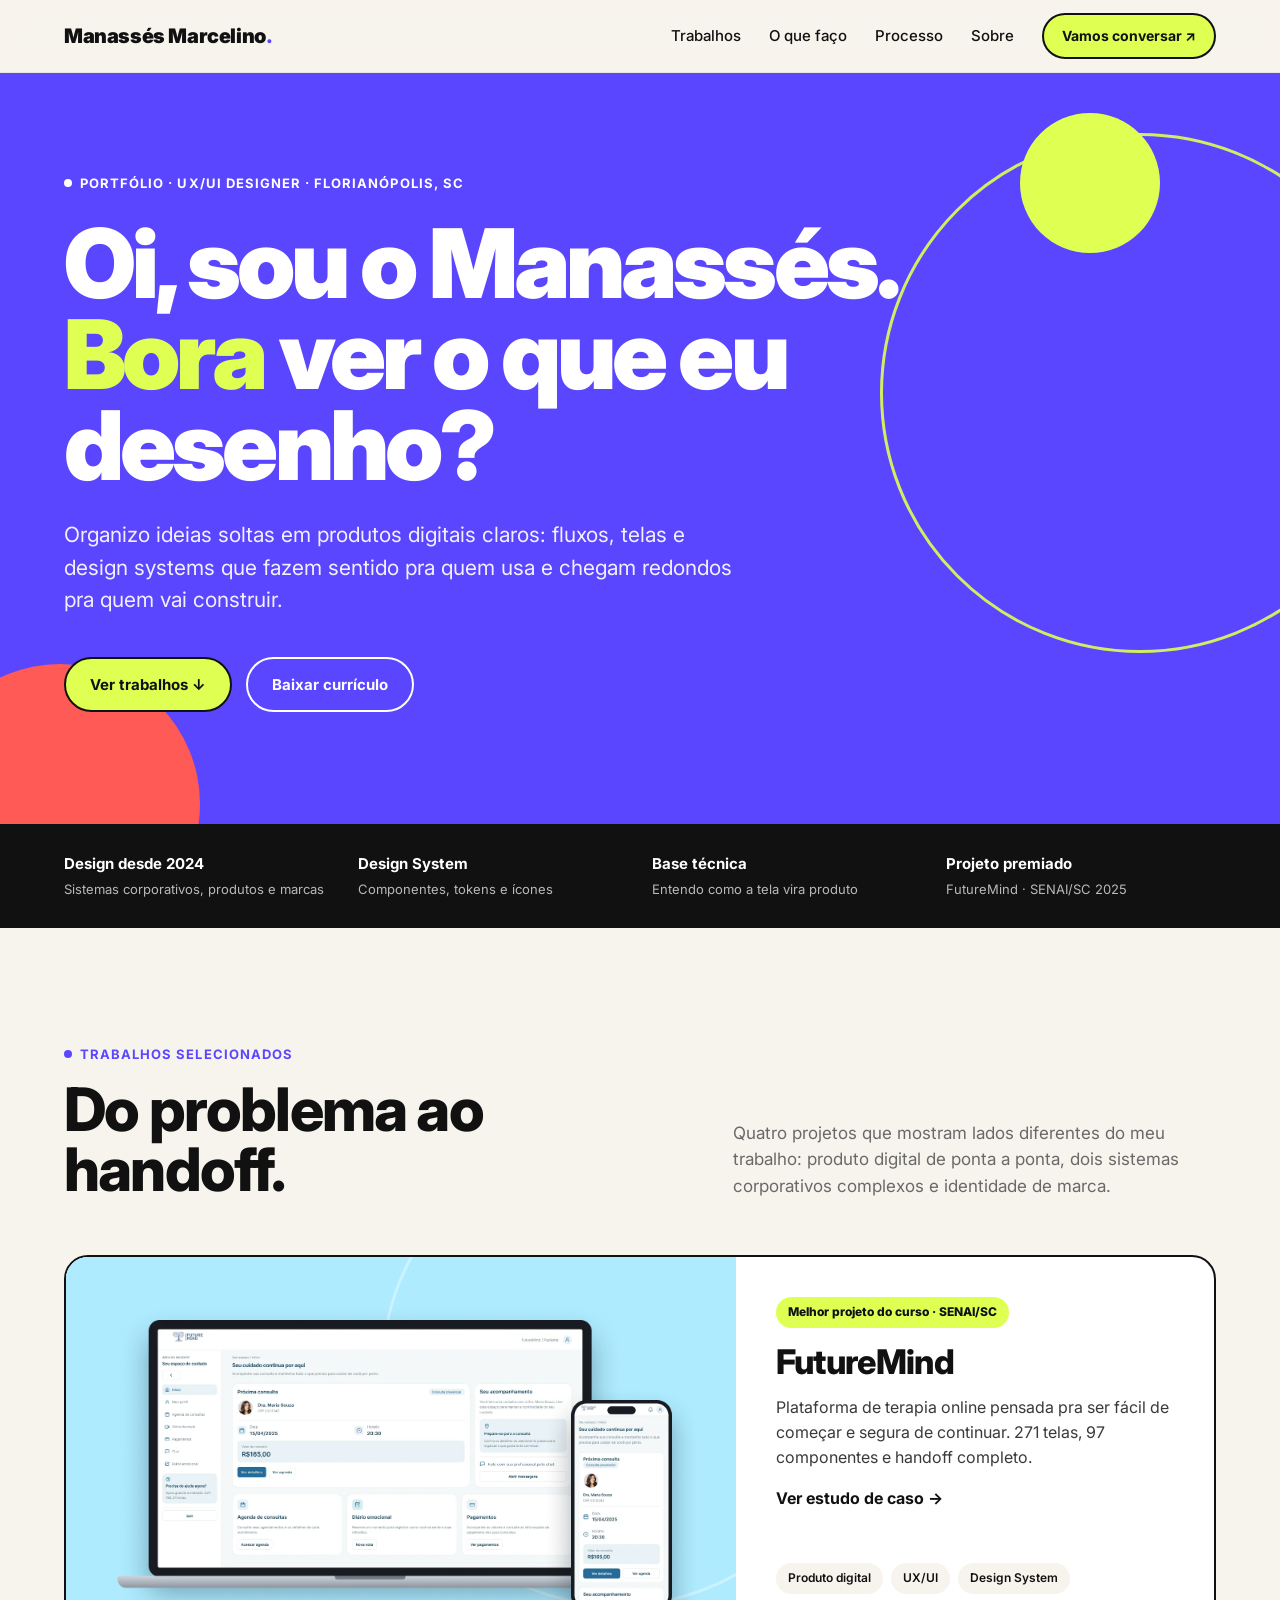
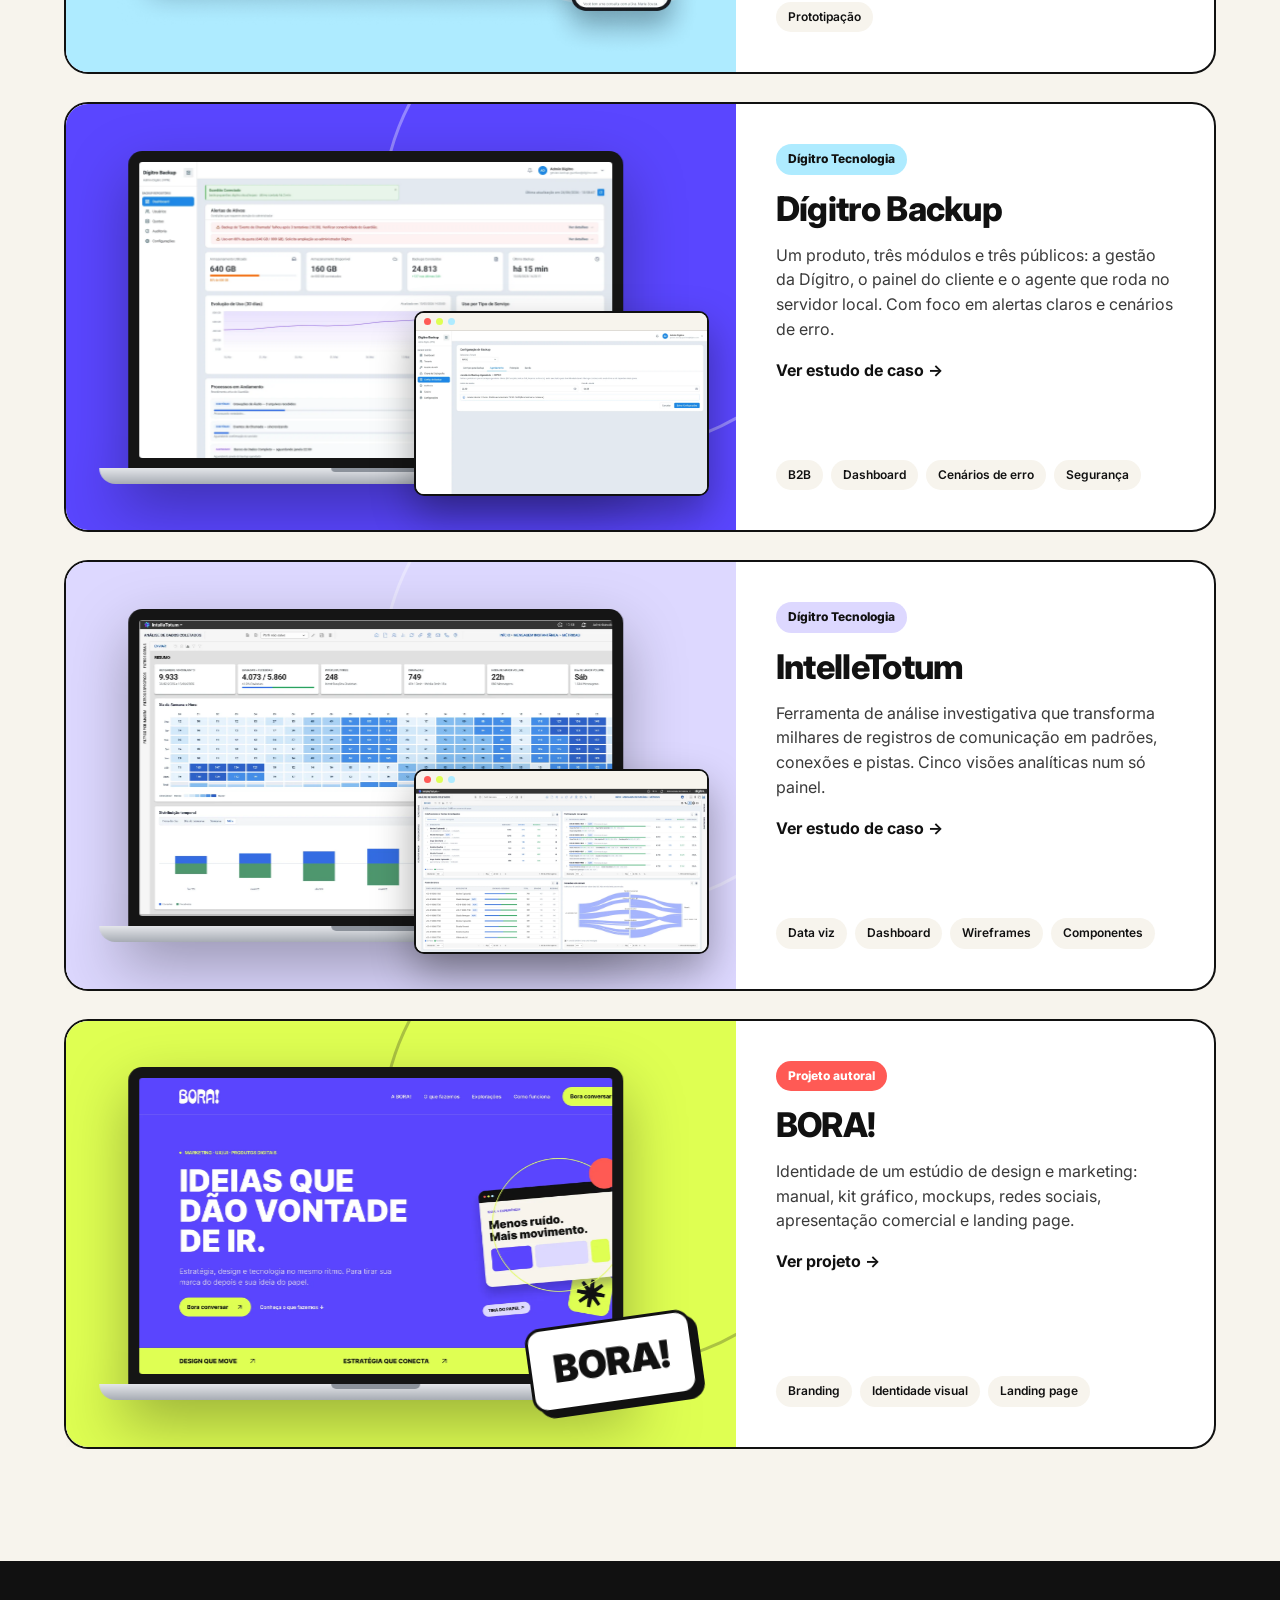
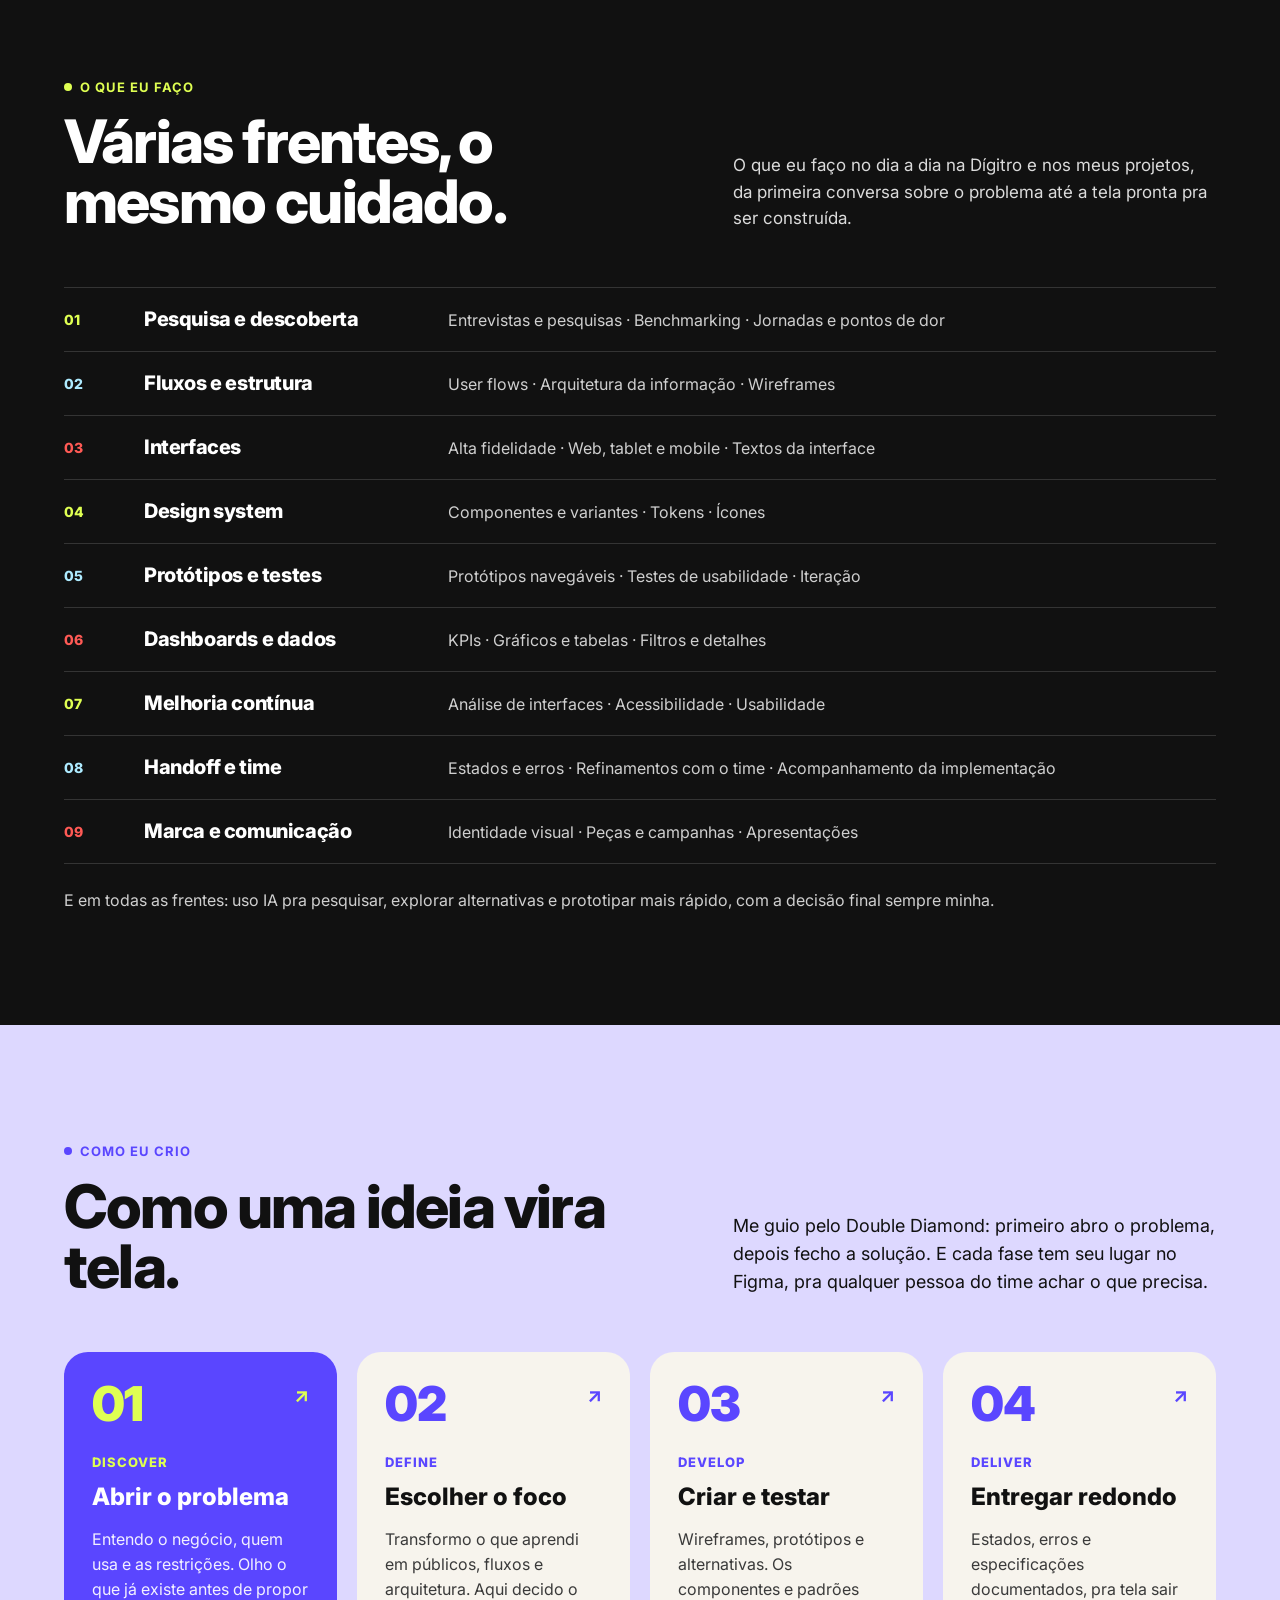
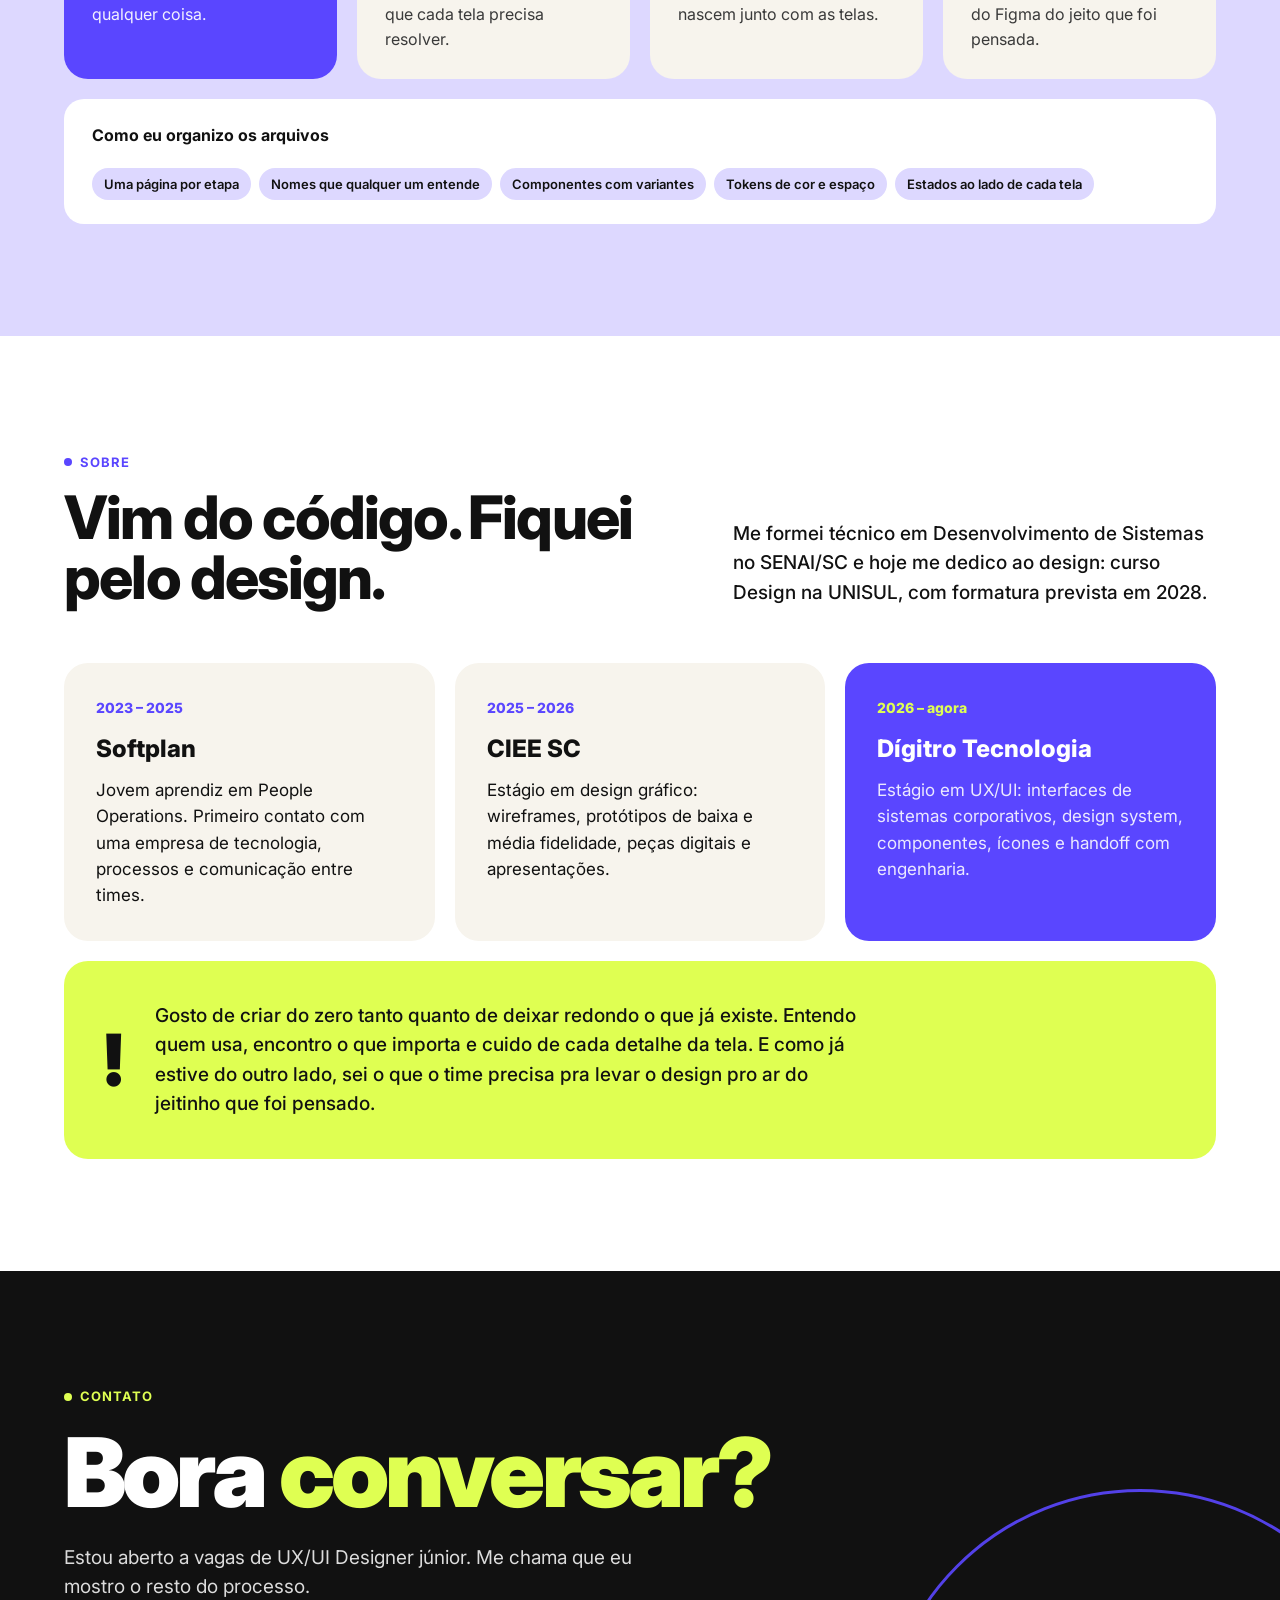
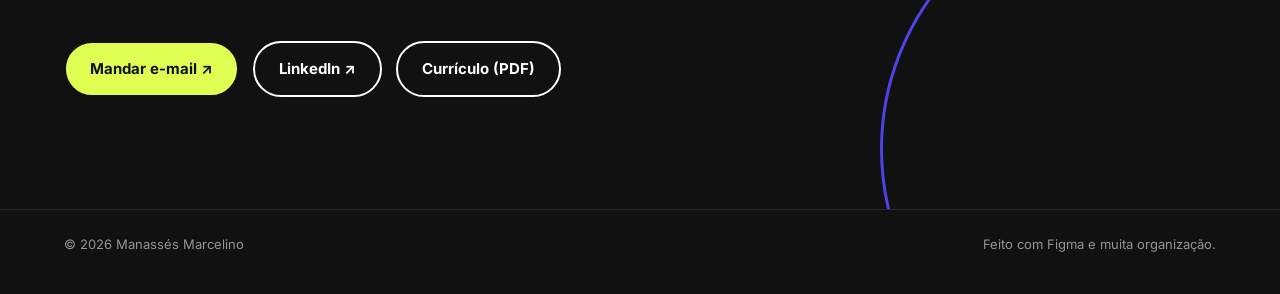
==== portfolio/index.html @ 7c4ad213 "Portfolio" ====
<!doctype html>
<html lang="pt-BR">
<head>
  <meta charset="utf-8">
  <meta name="viewport" content="width=device-width, initial-scale=1">
  <title>Manassés Marcelino — UX/UI Designer</title>
  <meta name="description" content="Portfólio de Manassés Marcelino, UX/UI Designer em Florianópolis. Produtos digitais, design systems e identidade visual.">
  <link rel="preconnect" href="https://fonts.googleapis.com">
  <link rel="preconnect" href="https://fonts.gstatic.com" crossorigin>
  <link href="https://fonts.googleapis.com/css2?family=Inter:wght@400;500;600;700;800;900&display=swap" rel="stylesheet">
  <link rel="stylesheet" href="styles.css">
</head>
<body>

  <nav class="nav">
    <div class="wrap">
      <a href="#" class="logo">Manassés Marcelino<span>.</span></a>
      <div class="nav-links">
        <a href="#trabalhos" class="hide-m">Trabalhos</a>
        <a href="#faco" class="hide-m">O que faço</a>
        <a href="#processo" class="hide-m">Processo</a>
        <a href="#sobre" class="hide-m">Sobre</a>
        <a href="#contato" class="btn btn-acido btn-sm">Vamos conversar ↗</a>
      </div>
    </div>
  </nav>

  <header class="hero">
    <div class="orbita"></div>
    <div class="nucleo"></div>
    <div class="bolha-coral"></div>
    <div class="wrap">
      <span class="label">Portfólio · UX/UI Designer · Florianópolis, SC</span>
      <h1>Oi, sou o Manassés. <em>Bora</em> ver o que eu desenho?</h1>
      <p>Organizo ideias soltas em produtos digitais claros: fluxos, telas e design systems que fazem sentido pra quem usa e chegam redondos pra quem vai construir.</p>
      <div class="acoes">
        <a href="#trabalhos" class="btn btn-acido">Ver trabalhos ↓</a>
        <a href="curriculo.pdf" class="btn btn-ghost" target="_blank" rel="noopener">Baixar currículo</a>
      </div>
    </div>
  </header>

  <div class="fatos">
    <div class="wrap">
      <div class="fato"><strong>Design desde 2024</strong><span>Sistemas corporativos, produtos e marcas</span></div>
      <div class="fato"><strong>Design System</strong><span>Componentes, tokens e ícones</span></div>
      <div class="fato"><strong>Base técnica</strong><span>Entendo como a tela vira produto</span></div>
      <div class="fato"><strong>Projeto premiado</strong><span>FutureMind · SENAI/SC 2025</span></div>
    </div>
  </div>

  <section id="trabalhos">
    <div class="wrap">
      <div class="sec-head">
        <div>
          <span class="label" style="color: var(--violeta)">Trabalhos selecionados</span>
          <h2>Do problema ao handoff.</h2>
        </div>
        <p>Quatro projetos que mostram lados diferentes do meu trabalho: produto digital de ponta a ponta, dois sistemas corporativos complexos e identidade de marca.</p>
      </div>

      <div class="projetos">
        <a href="futuremind.html" class="projeto">
          <div class="projeto-img">
            <div class="capa capa-fm">
              <img class="capa-note" src="assets/fm-notebook.webp" alt="FutureMind no notebook">
              <img class="capa-cel" src="assets/fm-celular.webp" alt="FutureMind no celular">
            </div>
          </div>
          <div class="projeto-info">
            <span class="selo">Melhor projeto do curso · SENAI/SC</span>
            <h3>FutureMind</h3>
            <p>Plataforma de terapia online pensada pra ser fácil de começar e segura de continuar. 271 telas, 97 componentes e handoff completo.</p>
            <span class="ver">Ver estudo de caso →</span>
            <div class="tags"><span class="tag">Produto digital</span><span class="tag">UX/UI</span><span class="tag">Design System</span><span class="tag">Prototipação</span></div>
          </div>
        </a>

        <a href="backup.html" class="projeto">
          <div class="projeto-img">
            <div class="capa capa-bk">
              <div class="laptop"><div class="tela"><img src="assets/bk-dashboard.webp" alt="Dashboard do Dígitro Backup"></div><div class="base"></div></div>
              <div class="janela"><div class="barra"><i></i><i></i><i></i></div><img src="assets/bk-agendamento.webp" alt="Configuração de agendamento de backup"></div>
            </div>
          </div>
          <div class="projeto-info">
            <span class="selo" style="background: var(--ceu)">Dígitro Tecnologia</span>
            <h3>Dígitro Backup</h3>
            <p>Um produto, três módulos e três públicos: a gestão da Dígitro, o painel do cliente e o agente que roda no servidor local. Com foco em alertas claros e cenários de erro.</p>
            <span class="ver">Ver estudo de caso →</span>
            <div class="tags"><span class="tag">B2B</span><span class="tag">Dashboard</span><span class="tag">Cenários de erro</span><span class="tag">Segurança</span></div>
          </div>
        </a>

        <a href="intelletotum.html" class="projeto">
          <div class="projeto-img">
            <div class="capa capa-it">
              <div class="laptop"><div class="tela"><img src="assets/it-tempo.webp" alt="Visão de tempo do IntelleTotum"></div><div class="base"></div></div>
              <div class="janela"><div class="barra"><i></i><i></i><i></i></div><img src="assets/it-participantes.webp" alt="Visão de participantes do IntelleTotum"></div>
            </div>
          </div>
          <div class="projeto-info">
            <span class="selo" style="background: var(--lilas)">Dígitro Tecnologia</span>
            <h3>IntelleTotum</h3>
            <p>Ferramenta de análise investigativa que transforma milhares de registros de comunicação em padrões, conexões e pistas. Cinco visões analíticas num só painel.</p>
            <span class="ver">Ver estudo de caso →</span>
            <div class="tags"><span class="tag">Data viz</span><span class="tag">Dashboard</span><span class="tag">Wireframes</span><span class="tag">Componentes</span></div>
          </div>
        </a>

        <a href="bora.html" class="projeto">
          <div class="projeto-img">
            <div class="capa capa-bora">
              <div class="laptop"><div class="tela"><img src="assets/bora-landing-hero.webp" alt="Landing page da marca BORA!"></div><div class="base"></div></div>
              <span class="sticker">BORA!</span>
            </div>
          </div>
          <div class="projeto-info">
            <span class="selo" style="background: var(--coral); color: var(--branco)">Projeto autoral</span>
            <h3>BORA!</h3>
            <p>Identidade de um estúdio de design e marketing: manual, kit gráfico, mockups, redes sociais, apresentação comercial e landing page.</p>
            <span class="ver">Ver projeto →</span>
            <div class="tags"><span class="tag">Branding</span><span class="tag">Identidade visual</span><span class="tag">Landing page</span></div>
          </div>
        </a>
      </div>
    </div>
  </section>

  <section id="faco" class="faco">
    <div class="wrap">
      <div class="sec-head">
        <div>
          <span class="label" style="color: var(--acido)">O que eu faço</span>
          <h2>Várias frentes, o mesmo cuidado.</h2>
        </div>
        <p>O que eu faço no dia a dia na Dígitro e nos meus projetos, da primeira conversa sobre o problema até a tela pronta pra ser construída.</p>
      </div>

      <div class="frentes">
        <div class="frente"><span class="n">01</span><h3>Pesquisa e descoberta</h3><p>Entrevistas e pesquisas · Benchmarking · Jornadas e pontos de dor</p></div>
        <div class="frente"><span class="n">02</span><h3>Fluxos e estrutura</h3><p>User flows · Arquitetura da informação · Wireframes</p></div>
        <div class="frente"><span class="n">03</span><h3>Interfaces</h3><p>Alta fidelidade · Web, tablet e mobile · Textos da interface</p></div>
        <div class="frente"><span class="n">04</span><h3>Design system</h3><p>Componentes e variantes · Tokens · Ícones</p></div>
        <div class="frente"><span class="n">05</span><h3>Protótipos e testes</h3><p>Protótipos navegáveis · Testes de usabilidade · Iteração</p></div>
        <div class="frente"><span class="n">06</span><h3>Dashboards e dados</h3><p>KPIs · Gráficos e tabelas · Filtros e detalhes</p></div>
        <div class="frente"><span class="n">07</span><h3>Melhoria contínua</h3><p>Análise de interfaces · Acessibilidade · Usabilidade</p></div>
        <div class="frente"><span class="n">08</span><h3>Handoff e time</h3><p>Estados e erros · Refinamentos com o time · Acompanhamento da implementação</p></div>
        <div class="frente"><span class="n">09</span><h3>Marca e comunicação</h3><p>Identidade visual · Peças e campanhas · Apresentações</p></div>
      </div>

      <p class="frentes-nota">E em todas as frentes: uso IA pra pesquisar, explorar alternativas e prototipar mais rápido, com a decisão final sempre minha.</p>
    </div>
  </section>

  <section id="processo" class="metodo">
    <div class="wrap">
      <div class="sec-head">
        <div>
          <span class="label" style="color: var(--violeta)">Como eu crio</span>
          <h2>Como uma ideia vira tela.</h2>
        </div>
        <div>
          <p>Me guio pelo Double Diamond: primeiro abro o problema, depois fecho a solução. E cada fase tem seu lugar no Figma, pra qualquer pessoa do time achar o que precisa.</p>
        </div>
      </div>

      <div class="passos">
        <a class="passo destaque" href="futuremind.html">
          <div class="topo"><span class="num">01</span><span class="seta">↗</span></div>
          <span class="fase">Discover</span>
          <h3>Abrir o problema</h3>
          <p>Entendo o negócio, quem usa e as restrições. Olho o que já existe antes de propor qualquer coisa.</p>
        </a>
        <a class="passo" href="backup.html">
          <div class="topo"><span class="num">02</span><span class="seta">↗</span></div>
          <span class="fase">Define</span>
          <h3>Escolher o foco</h3>
          <p>Transformo o que aprendi em públicos, fluxos e arquitetura. Aqui decido o que cada tela precisa resolver.</p>
        </a>
        <a class="passo" href="intelletotum.html">
          <div class="topo"><span class="num">03</span><span class="seta">↗</span></div>
          <span class="fase">Develop</span>
          <h3>Criar e testar</h3>
          <p>Wireframes, protótipos e alternativas. Os componentes e padrões nascem junto com as telas.</p>
        </a>
        <a class="passo" href="backup.html">
          <div class="topo"><span class="num">04</span><span class="seta">↗</span></div>
          <span class="fase">Deliver</span>
          <h3>Entregar redondo</h3>
          <p>Estados, erros e especificações documentados, pra tela sair do Figma do jeito que foi pensada.</p>
        </a>
      </div>

      <div class="organizo">
        <strong>Como eu organizo os arquivos</strong>
        <div class="chips"><span>Uma página por etapa</span><span>Nomes que qualquer um entende</span><span>Componentes com variantes</span><span>Tokens de cor e espaço</span><span>Estados ao lado de cada tela</span></div>
      </div>
    </div>
  </section>

  <section id="sobre" class="sobre">
    <div class="wrap">
      <div class="sec-head">
        <div>
          <span class="label" style="color: var(--violeta)">Sobre</span>
          <h2>Vim do código. Fiquei pelo design.</h2>
        </div>
        <p>Me formei técnico em Desenvolvimento de Sistemas no SENAI/SC e hoje me dedico ao design: curso Design na UNISUL, com formatura prevista em 2028.</p>
      </div>

      <div class="linha-tempo">
        <div class="etapa">
          <span class="ano">2023 – 2025</span>
          <h4>Softplan</h4>
          <p>Jovem aprendiz em People Operations. Primeiro contato com uma empresa de tecnologia, processos e comunicação entre times.</p>
        </div>
        <div class="etapa">
          <span class="ano">2025 – 2026</span>
          <h4>CIEE SC</h4>
          <p>Estágio em design gráfico: wireframes, protótipos de baixa e média fidelidade, peças digitais e apresentações.</p>
        </div>
        <div class="etapa atual">
          <span class="ano">2026 – agora</span>
          <h4>Dígitro Tecnologia</h4>
          <p>Estágio em UX/UI: interfaces de sistemas corporativos, design system, componentes, ícones e handoff com engenharia.</p>
        </div>
      </div>

      <div class="diferencial">
        <span class="num">!</span>
        <p>Gosto de criar do zero tanto quanto de deixar redondo o que já existe. Entendo quem usa, encontro o que importa e cuido de cada detalhe da tela. E como já estive do outro lado, sei o que o time precisa pra levar o design pro ar do jeitinho que foi pensado.</p>
      </div>
    </div>
  </section>

  <section id="contato" class="contato">
    <div class="orbita"></div>
    <div class="wrap" style="position: relative; z-index: 1">
      <span class="label" style="color: var(--acido)">Contato</span>
      <h2 style="margin-top: 20px">Bora <em>conversar?</em></h2>
      <p>Estou aberto a vagas de UX/UI Designer júnior. Me chama que eu mostro o resto do processo.</p>
      <div class="acoes">
        <a href="mailto:manassesmarcelino@gmail.com" class="btn btn-acido">Mandar e-mail ↗</a>
        <a href="https://www.linkedin.com/in/manasses-marcelino-ux" class="btn btn-ghost" target="_blank" rel="noopener">LinkedIn ↗</a>
        <a href="curriculo.pdf" class="btn btn-ghost" target="_blank" rel="noopener">Currículo (PDF)</a>
      </div>
    </div>
  </section>

  <footer>
    <div class="wrap">
      <span>© 2026 Manassés Marcelino</span>
      <span>Feito com Figma e muita organização.</span>
    </div>
  </footer>

</body>
</html>
---- portfolio/styles.css ----
:root {
  --violeta: #5A46FF;
  --acido: #DFFF52;
  --coral: #FF5A55;
  --ceu: #AEEBFF;
  --tinta: #111111;
  --papel: #F7F4ED;
  --lilas: #DDD8FF;
  --branco: #FFFFFF;
  --cinza: #696969;
  --raio: 24px;
  --max: 1200px;
}

* { box-sizing: border-box; margin: 0; padding: 0; }
html { scroll-behavior: smooth; }
body {
  font-family: "Inter", system-ui, sans-serif;
  background: var(--papel);
  color: var(--tinta);
  line-height: 1.55;
  -webkit-font-smoothing: antialiased;
}
img { max-width: 100%; display: block; }
a { color: inherit; }

.wrap { width: 100%; max-width: var(--max); margin: 0 auto; padding: 0 24px; }
@media (max-width: 600px) { .wrap { padding: 0 16px; } }

/* Navegação */
.nav {
  position: sticky; top: 0; z-index: 10;
  background: rgba(247, 244, 237, .88);
  backdrop-filter: blur(10px);
  border-bottom: 1px solid rgba(17, 17, 17, .06);
}
.nav .wrap { display: flex; align-items: center; justify-content: space-between; height: 72px; gap: 16px; }
.logo { font-weight: 900; font-size: 20px; letter-spacing: -.02em; text-decoration: none; }
.logo span { color: var(--violeta); }
.nav-links { display: flex; align-items: center; gap: 28px; font-size: 15px; font-weight: 500; }
.nav-links a { text-decoration: none; }
.nav-links a:hover { color: var(--violeta); }
@media (max-width: 720px) { .nav-links .hide-m { display: none; } }

/* Botões */
.btn {
  display: inline-flex; align-items: center; gap: 10px;
  padding: 14px 24px; border-radius: 999px;
  font-weight: 700; font-size: 15px; text-decoration: none;
  transition: transform .15s ease, box-shadow .15s ease;
  border: 2px solid var(--tinta);
}
.btn:hover { transform: translateY(-2px); box-shadow: 0 6px 0 var(--tinta); }
.btn-acido { background: var(--acido); color: var(--tinta); }
.btn-tinta { background: var(--tinta); color: var(--branco); }
.btn-ghost { background: transparent; }
.btn-sm { padding: 10px 18px; font-size: 14px; }

/* Rótulos */
.label {
  display: inline-flex; align-items: center; gap: 8px;
  font-size: 13px; font-weight: 700; letter-spacing: .08em; text-transform: uppercase;
}
.label::before { content: ""; width: 8px; height: 8px; border-radius: 50%; background: currentColor; }

/* Hero */
.hero { background: var(--violeta); color: var(--branco); overflow: hidden; position: relative; }
.hero .wrap { padding-top: 96px; padding-bottom: 112px; position: relative; z-index: 1; }
.hero h1 {
  font-size: clamp(44px, 7.5vw, 96px); font-weight: 900;
  line-height: .95; letter-spacing: -.04em; margin: 24px 0 28px; max-width: 13ch;
}
.hero h1 em { font-style: normal; color: var(--acido); }
.hero p { font-size: clamp(17px, 2vw, 21px); max-width: 52ch; opacity: .92; }
.hero .acoes { display: flex; flex-wrap: wrap; gap: 14px; margin-top: 40px; }
.hero .btn-ghost { border-color: var(--branco); color: var(--branco); }
.hero .btn-ghost:hover { box-shadow: 0 6px 0 var(--branco); }
.orbita {
  position: absolute; right: -120px; top: 60px; width: 520px; height: 520px;
  border: 3px solid var(--acido); border-radius: 50%; opacity: .9;
}
.nucleo {
  position: absolute; right: 120px; top: 40px; width: 140px; height: 140px;
  background: var(--acido); border-radius: 50%;
}
.bolha-coral {
  position: absolute; left: -80px; bottom: -120px; width: 280px; height: 280px;
  background: var(--coral); border-radius: 50%;
}
@media (max-width: 720px) {
  .orbita { width: 300px; height: 300px; right: -160px; top: 20px; }
  .nucleo { width: 80px; height: 80px; right: 24px; top: 24px; }
  .bolha-coral { width: 180px; height: 180px; }
}

/* Faixa de fatos */
.fatos { background: var(--tinta); color: var(--branco); }
.fatos .wrap { display: grid; grid-template-columns: repeat(4, 1fr); gap: 24px; padding-top: 28px; padding-bottom: 28px; }
.fato strong { display: block; font-size: 15px; }
.fato span { font-size: 13px; opacity: .7; }
@media (max-width: 860px) { .fatos .wrap { grid-template-columns: repeat(2, 1fr); } }

/* Seções */
section { padding: 112px 0; }
@media (max-width: 600px) { section { padding: 72px 0; } }
.sec-head { display: grid; grid-template-columns: 1.3fr 1fr; gap: 40px; align-items: end; margin-bottom: 56px; }
.sec-head h2 { font-size: clamp(36px, 5vw, 60px); font-weight: 800; line-height: 1; letter-spacing: -.03em; margin-top: 14px; }
.sec-head p { color: var(--cinza); font-size: 17px; }
@media (max-width: 860px) { .sec-head { grid-template-columns: 1fr; gap: 16px; } }

/* Cards de projeto */
.projetos { display: grid; gap: 28px; }
.projeto {
  display: grid; grid-template-columns: 1.4fr 1fr; border-radius: var(--raio);
  overflow: hidden; text-decoration: none; background: var(--branco);
  border: 2px solid var(--tinta); transition: transform .2s ease, box-shadow .2s ease;
}
a.projeto:hover { transform: translateY(-4px); box-shadow: 0 10px 0 var(--tinta); }
.projeto-img { background: var(--lilas); min-height: 340px; overflow: hidden; }
.projeto-img .capa { height: 100%; min-height: 340px; aspect-ratio: auto; }

/* Capas com dispositivos */
.capa {
  position: relative; overflow: hidden; aspect-ratio: 16 / 10;
  display: flex; align-items: center; justify-content: center; padding: 7% 6%;
}
.capa-fm { background: var(--ceu); }
.capa-bk { background: var(--violeta); }
.capa-it { background: var(--lilas); }
.capa-bora { background: var(--acido); }
.capa::before {
  content: ""; position: absolute; width: 70%; aspect-ratio: 1; border-radius: 50%;
  right: -18%; top: -30%; border: 3px solid rgba(255, 255, 255, .35);
}
.capa-bora::before { border-color: rgba(17, 17, 17, .25); }
.capa-fm .capa-note { width: 86%; position: relative; transform: translateX(-6%); }
.capa-fm .capa-cel { position: absolute; width: 24%; right: 5%; bottom: 4%; }

.laptop { width: 84%; position: relative; transform: translateX(-5%); filter: drop-shadow(0 24px 30px rgba(0, 0, 0, .3)); }
.laptop .tela { background: #151515; border-radius: 14px 14px 0 0; padding: 2.2% 2.2% 2%; }
.laptop .tela img { width: 100%; aspect-ratio: 16 / 10; object-fit: cover; object-position: top left; border-radius: 3px; }
.laptop .base {
  position: relative; height: 0; padding-bottom: 3.2%; width: 112%; margin-left: -6%;
  background: linear-gradient(#e4e6ea, #a7acb4); border-radius: 0 0 16px 16px;
}
.laptop .base::after {
  content: ""; position: absolute; left: 42%; top: 0; width: 16%; height: 30%;
  background: #8c929b; border-radius: 0 0 8px 8px;
}
.janela {
  position: absolute; width: 44%; right: 4%; bottom: 8%; z-index: 2;
  background: var(--branco); border-radius: 10px; overflow: hidden;
  border: 2px solid var(--tinta); box-shadow: 0 18px 40px rgba(0, 0, 0, .35);
}
.janela .barra { height: 18px; background: var(--papel); display: flex; align-items: center; gap: 5px; padding: 0 8px; border-bottom: 1px solid rgba(17, 17, 17, .1); }
.janela .barra i { width: 7px; height: 7px; border-radius: 50%; background: var(--coral); }
.janela .barra i:nth-child(2) { background: var(--acido); }
.janela .barra i:nth-child(3) { background: var(--ceu); }
.janela img { width: 100%; aspect-ratio: 16 / 9; object-fit: cover; object-position: top left; }
.sticker {
  position: absolute; right: 6%; bottom: 10%; z-index: 2; transform: rotate(-8deg);
  background: var(--branco); color: var(--tinta); font-weight: 900; font-size: clamp(20px, 3vw, 38px);
  padding: 10px 22px; border-radius: 16px; border: 3px solid var(--tinta); box-shadow: 6px 6px 0 var(--tinta);
}

/* Capa grande no topo dos cases */
.capa-case { border-radius: var(--raio); border: 2px solid var(--tinta); }
@media (max-width: 600px) { .capa { padding: 10% 5%; } .janela { width: 52%; } }
.projeto-info { padding: 40px; display: flex; flex-direction: column; gap: 16px; }
.projeto-info h3 { font-size: 34px; font-weight: 800; letter-spacing: -.02em; line-height: 1.05; }
.projeto-info p { color: #3a3a3a; }
.tags { display: flex; flex-wrap: wrap; gap: 8px; margin-top: auto; }
.tag { font-size: 12px; font-weight: 600; padding: 6px 12px; border-radius: 999px; background: var(--papel); }
.selo { align-self: flex-start; font-size: 12px; font-weight: 800; padding: 6px 12px; border-radius: 999px; background: var(--acido); }
.ver { font-weight: 700; display: inline-flex; gap: 8px; align-items: center; }
@media (max-width: 860px) {
  .projeto { grid-template-columns: 1fr; }
  .projeto-img { min-height: 220px; }
  .projeto-info { padding: 28px; }
}

/* Placeholder do case Dígitro */
.mock {
  height: 100%; min-height: 340px; padding: 32px; background: var(--ceu);
  display: grid; grid-template-columns: repeat(4, 1fr); grid-template-rows: auto 1fr 1fr; gap: 12px;
}
.mock div { background: var(--branco); border-radius: 12px; }
.mock .m-top { grid-column: 1 / -1; height: 44px; background: var(--tinta); }
.mock .m-wide { grid-column: span 2; }
.mock .m-bar { background: linear-gradient(90deg, var(--violeta) 62%, var(--branco) 62%); }

/* Sobre */
/* Como eu crio */
.metodo { background: var(--lilas); }
.metodo .sec-head p { color: var(--tinta); font-size: 18px; }
.passos { display: grid; grid-template-columns: repeat(4, 1fr); gap: 20px; }
.passo {
  display: flex; flex-direction: column; padding: 28px; border-radius: var(--raio);
  background: var(--papel); text-decoration: none; transition: transform .2s ease, box-shadow .2s ease;
}
.passo:hover { transform: translateY(-4px); box-shadow: 0 8px 0 var(--violeta); }
.passo .topo { display: flex; justify-content: space-between; align-items: flex-start; }
.passo .num { font-size: 48px; font-weight: 900; line-height: 1; letter-spacing: -.03em; color: var(--violeta); }
.passo .seta { font-size: 20px; font-weight: 700; color: var(--violeta); }
.passo .fase { margin-top: 24px; font-size: 13px; font-weight: 800; letter-spacing: .08em; text-transform: uppercase; color: var(--violeta); }
.passo h3 { font-size: 24px; font-weight: 800; margin: 6px 0 12px; }
.passo p { flex: 1; font-size: 16px; color: #3a3a3a; }
.passo .rodape { margin-top: 20px; padding-top: 16px; border-top: 1px solid rgba(17, 17, 17, .12); display: flex; flex-direction: column; gap: 6px; }
.passo .org { font-size: 13px; font-weight: 700; color: var(--violeta); display: flex; gap: 8px; align-items: center; }
.passo .org::before { content: ""; width: 6px; height: 6px; border-radius: 50%; background: currentColor; flex: none; }
.passo .prova { font-size: 13px; font-weight: 600; color: var(--tinta); padding-left: 14px; }
.passo.destaque { background: var(--violeta); color: var(--branco); }
.passo.destaque .num, .passo.destaque .seta, .passo.destaque .fase, .passo.destaque .org { color: var(--acido); }
.passo.destaque p { color: rgba(255, 255, 255, .92); }
.passo.destaque .prova { color: var(--branco); }
.passo.destaque .rodape { border-color: rgba(255, 255, 255, .25); }
.passo.destaque:hover { box-shadow: 0 8px 0 var(--tinta); }
@media (max-width: 960px) { .passos { grid-template-columns: repeat(2, 1fr); } }
@media (max-width: 560px) { .passos { grid-template-columns: 1fr; } }
.organizo { margin-top: 20px; padding: 24px 28px; border-radius: 20px; background: var(--branco); display: flex; gap: 20px; align-items: center; flex-wrap: wrap; }
.organizo .chips { display: flex; flex-wrap: wrap; gap: 8px; }
.organizo .chips span { font-size: 13px; font-weight: 600; padding: 6px 12px; border-radius: 999px; background: var(--lilas); color: var(--tinta); }

.sobre { background: var(--branco); }
.linha-tempo { display: grid; grid-template-columns: repeat(3, 1fr); gap: 20px; }
.etapa { padding: 32px; border-radius: var(--raio); background: var(--papel); }
.sobre .sec-head p { color: var(--tinta); font-size: 19px; font-weight: 500; }
.etapa .ano { font-size: 14px; font-weight: 800; color: var(--violeta); }
.etapa h4 { font-size: 24px; font-weight: 800; margin: 10px 0; }
.etapa p { font-size: 17px; color: var(--tinta); }
.etapa.atual { background: var(--violeta); color: var(--branco); }
.etapa.atual .ano { color: var(--acido); }
.etapa.atual p { color: rgba(255, 255, 255, .88); }
.diferencial {
  margin-top: 20px; padding: 40px; border-radius: var(--raio); background: var(--acido);
  display: grid; grid-template-columns: auto 1fr; gap: 32px; align-items: center;
}
.diferencial .num { font-size: 72px; font-weight: 900; line-height: 1; }
.diferencial p { font-size: 19px; font-weight: 500; max-width: 60ch; }
@media (max-width: 860px) {
  .linha-tempo { grid-template-columns: 1fr; }
  .diferencial { grid-template-columns: 1fr; padding: 28px; }
}

/* Contato */
.contato { background: var(--tinta); color: var(--branco); position: relative; overflow: hidden; }
.contato h2 { font-size: clamp(44px, 8vw, 96px); font-weight: 900; line-height: .95; letter-spacing: -.04em; max-width: 12ch; }
.contato h2 em { font-style: normal; color: var(--acido); }
.contato p { margin: 24px 0 40px; font-size: 19px; opacity: .85; max-width: 48ch; }
.contato .acoes { display: flex; flex-wrap: wrap; gap: 14px; }
.contato .btn-ghost { border-color: var(--branco); color: var(--branco); }
.contato .btn-ghost:hover { box-shadow: 0 6px 0 var(--branco); }
.contato .orbita { top: auto; bottom: -200px; border-color: var(--violeta); }

footer { background: var(--tinta); color: rgba(255, 255, 255, .55); font-size: 13px; padding: 24px 0 40px; border-top: 1px solid rgba(255, 255, 255, .1); }
footer .wrap { display: flex; justify-content: space-between; gap: 16px; flex-wrap: wrap; }

/* Páginas de case */
.case-hero { padding: 80px 0 64px; }
.case-hero h1 { font-size: clamp(48px, 9vw, 112px); font-weight: 900; letter-spacing: -.04em; line-height: .95; margin: 20px 0 24px; }
.case-hero .sub { font-size: clamp(19px, 2.4vw, 26px); max-width: 40ch; font-weight: 500; }
.ficha { display: grid; grid-template-columns: repeat(4, 1fr); gap: 20px; margin-top: 48px; padding-top: 28px; border-top: 2px solid var(--tinta); }
.ficha dt { font-size: 12px; font-weight: 700; text-transform: uppercase; letter-spacing: .08em; color: var(--cinza); }
.ficha dd { font-size: 15px; font-weight: 600; margin-top: 4px; }
@media (max-width: 720px) { .ficha { grid-template-columns: repeat(2, 1fr); } }

.case-img { border-radius: var(--raio); overflow: hidden; border: 2px solid var(--tinta); background: var(--branco); }
.legenda { font-size: 13px; color: var(--cinza); margin-top: 12px; }

.bloco { padding: 88px 0; }
.bloco h2 { font-size: clamp(30px, 4.4vw, 48px); font-weight: 800; letter-spacing: -.03em; line-height: 1.05; margin: 12px 0 20px; max-width: 22ch; }
.bloco .lead { font-size: 19px; max-width: 62ch; color: #2a2a2a; }
.escuro { background: var(--tinta); color: var(--branco); }
.escuro .lead { color: rgba(255, 255, 255, .82); }
.violeta { background: var(--violeta); color: var(--branco); }
.violeta .lead { color: rgba(255, 255, 255, .9); }

.grade { display: grid; gap: 16px; margin-top: 40px; }
.g2 { grid-template-columns: repeat(2, 1fr); }
.g3 { grid-template-columns: repeat(3, 1fr); }
.g4 { grid-template-columns: repeat(4, 1fr); }
@media (max-width: 860px) { .g3, .g4 { grid-template-columns: repeat(2, 1fr); } }
@media (max-width: 560px) { .g2, .g3, .g4 { grid-template-columns: 1fr; } }

.card { padding: 28px; border-radius: 20px; background: var(--branco); }
.card h3 { font-size: 19px; margin-bottom: 8px; }
.card p { font-size: 15px; color: #3a3a3a; }
.escuro .card, .violeta .card { background: rgba(255, 255, 255, .08); }
.escuro .card p, .violeta .card p { color: rgba(255, 255, 255, .78); }
.card .n { font-size: 13px; font-weight: 800; color: var(--violeta); }
.escuro .card .n, .violeta .card .n { color: var(--acido); }

.numeros { display: grid; grid-template-columns: repeat(6, 1fr); gap: 12px; margin-top: 40px; }
.numero { padding: 24px 20px; border-radius: 20px; background: var(--acido); color: var(--tinta); }
.numero strong { display: block; font-size: 44px; font-weight: 900; line-height: 1; letter-spacing: -.03em; }
.numero span { font-size: 14px; font-weight: 600; }
@media (max-width: 860px) { .numeros { grid-template-columns: repeat(3, 1fr); } }
@media (max-width: 480px) { .numeros { grid-template-columns: repeat(2, 1fr); } }

.fluxo { display: flex; flex-wrap: wrap; align-items: center; gap: 10px; margin-top: 36px; }
.fluxo span { padding: 12px 18px; border-radius: 999px; background: var(--branco); font-weight: 600; font-size: 15px; border: 2px solid var(--tinta); }
.fluxo span.fim { background: var(--acido); }
.fluxo i { font-style: normal; font-weight: 800; }

.decisao { margin-top: 32px; padding: 28px 32px; border-left: 6px solid var(--violeta); background: var(--lilas); border-radius: 0 20px 20px 0; }
.decisao strong { display: block; margin-bottom: 6px; }

.cores { display: grid; grid-template-columns: repeat(3, 1fr); gap: 12px; margin-top: 40px; }
.cor { padding: 20px; border-radius: 16px; min-height: 120px; display: flex; flex-direction: column; justify-content: flex-end; border: 1px solid rgba(17, 17, 17, .1); }
.cor strong { font-size: 16px; }
.cor span { font-size: 13px; opacity: .8; }
@media (max-width: 560px) { .cores { grid-template-columns: repeat(2, 1fr); } }

.premio {
  display: flex; gap: 20px; align-items: center; padding: 28px 32px; margin-top: 40px;
  border-radius: 20px; background: var(--acido); color: var(--tinta);
}
.premio .ico { font-size: 40px; }
.premio p { font-weight: 600; }

.prox-case { padding: 88px 0; text-align: center; }
.prox-case p { color: var(--cinza); margin-bottom: 16px; }
.prox-case a.grande { font-size: clamp(36px, 6vw, 72px); font-weight: 900; letter-spacing: -.03em; text-decoration: none; }
.prox-case a.grande:hover { color: var(--violeta); }

/* Galeria de posts (BORA!) */
.galeria-ig { display: grid; grid-template-columns: repeat(4, 1fr) 0.75fr; gap: 14px; margin-top: 40px; align-items: start; }
.galeria-ig img { width: 100%; border-radius: 14px; border: 2px solid var(--tinta); }
@media (max-width: 860px) { .galeria-ig { grid-template-columns: repeat(2, 1fr); } .galeria-ig .story { grid-column: span 2; max-width: 60%; justify-self: center; } }

/* Chamada para o arquivo do Figma */
.figma-cta { padding: 0 0 24px; }
.figma-cta .wrap > div:first-child { flex: 1; }
.figma-cta .wrap {
  display: flex; align-items: center; justify-content: space-between; gap: 24px; flex-wrap: wrap;
  padding-top: 32px; padding-bottom: 32px; border-top: 2px solid var(--tinta); border-bottom: 2px solid var(--tinta);
}
.figma-cta h3 { font-size: 26px; font-weight: 800; letter-spacing: -.02em; margin: 8px 0 4px; }
.figma-cta p { color: var(--cinza); max-width: 56ch; }
.prox-case { padding-top: 64px; }

/* Princípios */
.principios { display: grid; grid-template-columns: repeat(3, 1fr); gap: 20px; margin-top: 20px; }
.principio { padding: 32px; border-radius: var(--raio); border: 2px solid var(--tinta); }
.principio .n { font-size: 14px; font-weight: 800; color: var(--violeta); }
.principio h3 { font-size: 24px; font-weight: 800; letter-spacing: -.02em; line-height: 1.15; margin: 10px 0; }
.principio p { font-size: 17px; color: var(--tinta); }
@media (max-width: 860px) { .principios { grid-template-columns: 1fr; } }
.aviso { display: inline-block; margin-top: 10px; font-size: 13px; font-weight: 600; padding: 6px 12px; border-radius: 999px; background: var(--lilas); color: var(--tinta); }

/* O que eu faço */
.faco { background: var(--tinta); color: var(--branco); }
.faco .sec-head p { color: rgba(255, 255, 255, .85); }
.frentes { display: grid; grid-template-columns: repeat(3, 1fr); gap: 16px; }
.frente { display: flex; flex-direction: column; gap: 12px; padding: 28px; border-radius: var(--raio); background: #1E1E1E; }
.frente .n { font-size: 14px; font-weight: 800; color: var(--acido); }
.frente h3 { font-size: 22px; font-weight: 800; letter-spacing: -.02em; }
.frente p { flex: 1; font-size: 16px; color: rgba(255, 255, 255, .85); }
.frente .chips { display: flex; flex-wrap: wrap; gap: 6px; }
.frente .chips span { font-size: 12px; font-weight: 600; padding: 5px 10px; border-radius: 999px; background: rgba(255, 255, 255, .1); }
.frente a, .frente .onde { margin-top: 4px; padding-top: 14px; border-top: 1px solid rgba(255, 255, 255, .15); font-size: 14px; font-weight: 700; color: var(--branco); text-decoration: none; }
.frente a:hover { color: var(--acido); }
.frente .onde { font-weight: 600; opacity: .75; }
.frente.cor-violeta { background: var(--violeta); }
.frente.cor-acido { background: var(--acido); color: var(--tinta); }
.frente.cor-ceu { background: var(--ceu); color: var(--tinta); }
.frente.cor-coral { background: var(--coral); }
.frente.cor-acido .n, .frente.cor-ceu .n { color: var(--violeta); }
.frente.cor-violeta .n, .frente.cor-coral .n { color: var(--acido); }
.frente.cor-acido p, .frente.cor-ceu p, .frente.cor-acido a, .frente.cor-ceu a { color: var(--tinta); }
.frente.cor-acido .chips span, .frente.cor-ceu .chips span { background: rgba(17, 17, 17, .1); }
.frente.cor-acido a, .frente.cor-ceu a { border-color: rgba(17, 17, 17, .2); }
.frente.cor-violeta p, .frente.cor-coral p { color: rgba(255, 255, 255, .95); }
.frente.cor-violeta .chips span, .frente.cor-coral .chips span { background: rgba(255, 255, 255, .2); }
.frente.cor-violeta a, .frente.cor-coral a { border-color: rgba(255, 255, 255, .3); }
.frente.cor-acido a:hover, .frente.cor-ceu a:hover { color: var(--violeta); }
.frente.cor-coral a:hover { color: var(--tinta); }
@media (max-width: 960px) { .frentes { grid-template-columns: repeat(2, 1fr); } }
@media (max-width: 600px) { .frentes { grid-template-columns: 1fr; } }
.frente ul { flex: 1; list-style: none; padding: 0; display: flex; flex-direction: column; gap: 10px; }
.frente li { position: relative; padding-left: 20px; font-size: 16px; line-height: 1.4; }
.frente li::before { content: ""; position: absolute; left: 0; top: .5em; width: 8px; height: 8px; border-radius: 50%; background: var(--acido); }
.frente.cor-acido li::before, .frente.cor-ceu li::before { background: var(--violeta); }
.frente.cor-violeta li::before, .frente.cor-coral li::before { background: var(--acido); }
.frentes-nota { margin-top: 24px; font-size: 16px; color: rgba(255, 255, 255, .8); }
.frente.cor-ceu .onde, .frente.cor-acido .onde { color: var(--tinta); border-color: rgba(17, 17, 17, .2); opacity: 1; }

/* O que eu faço: versão em lista */
.frentes { display: block; border-top: 1px solid rgba(255, 255, 255, .15); }
.frente { display: grid; grid-template-columns: 56px 280px 1fr; gap: 24px; align-items: baseline; padding: 20px 0; border-radius: 0; background: none; border-bottom: 1px solid rgba(255, 255, 255, .15); transition: background .2s ease; }
.frente:hover { background: rgba(255, 255, 255, .04); }
.frente .n { font-size: 14px; }
.frente h3 { font-size: 22px; }
.frente p { font-size: 16px; color: rgba(255, 255, 255, .8); }
.frente:nth-child(3n+1) .n { color: var(--acido); }
.frente:nth-child(3n+2) .n { color: var(--ceu); }
.frente:nth-child(3n) .n { color: var(--coral); }
@media (max-width: 860px) {
  .frente { grid-template-columns: 40px 1fr; gap: 4px 12px; }
  .frente p { grid-column: 2; }
}
.frente { padding: 16px 0; align-items: center; }
.frente h3 { font-size: 20px; }
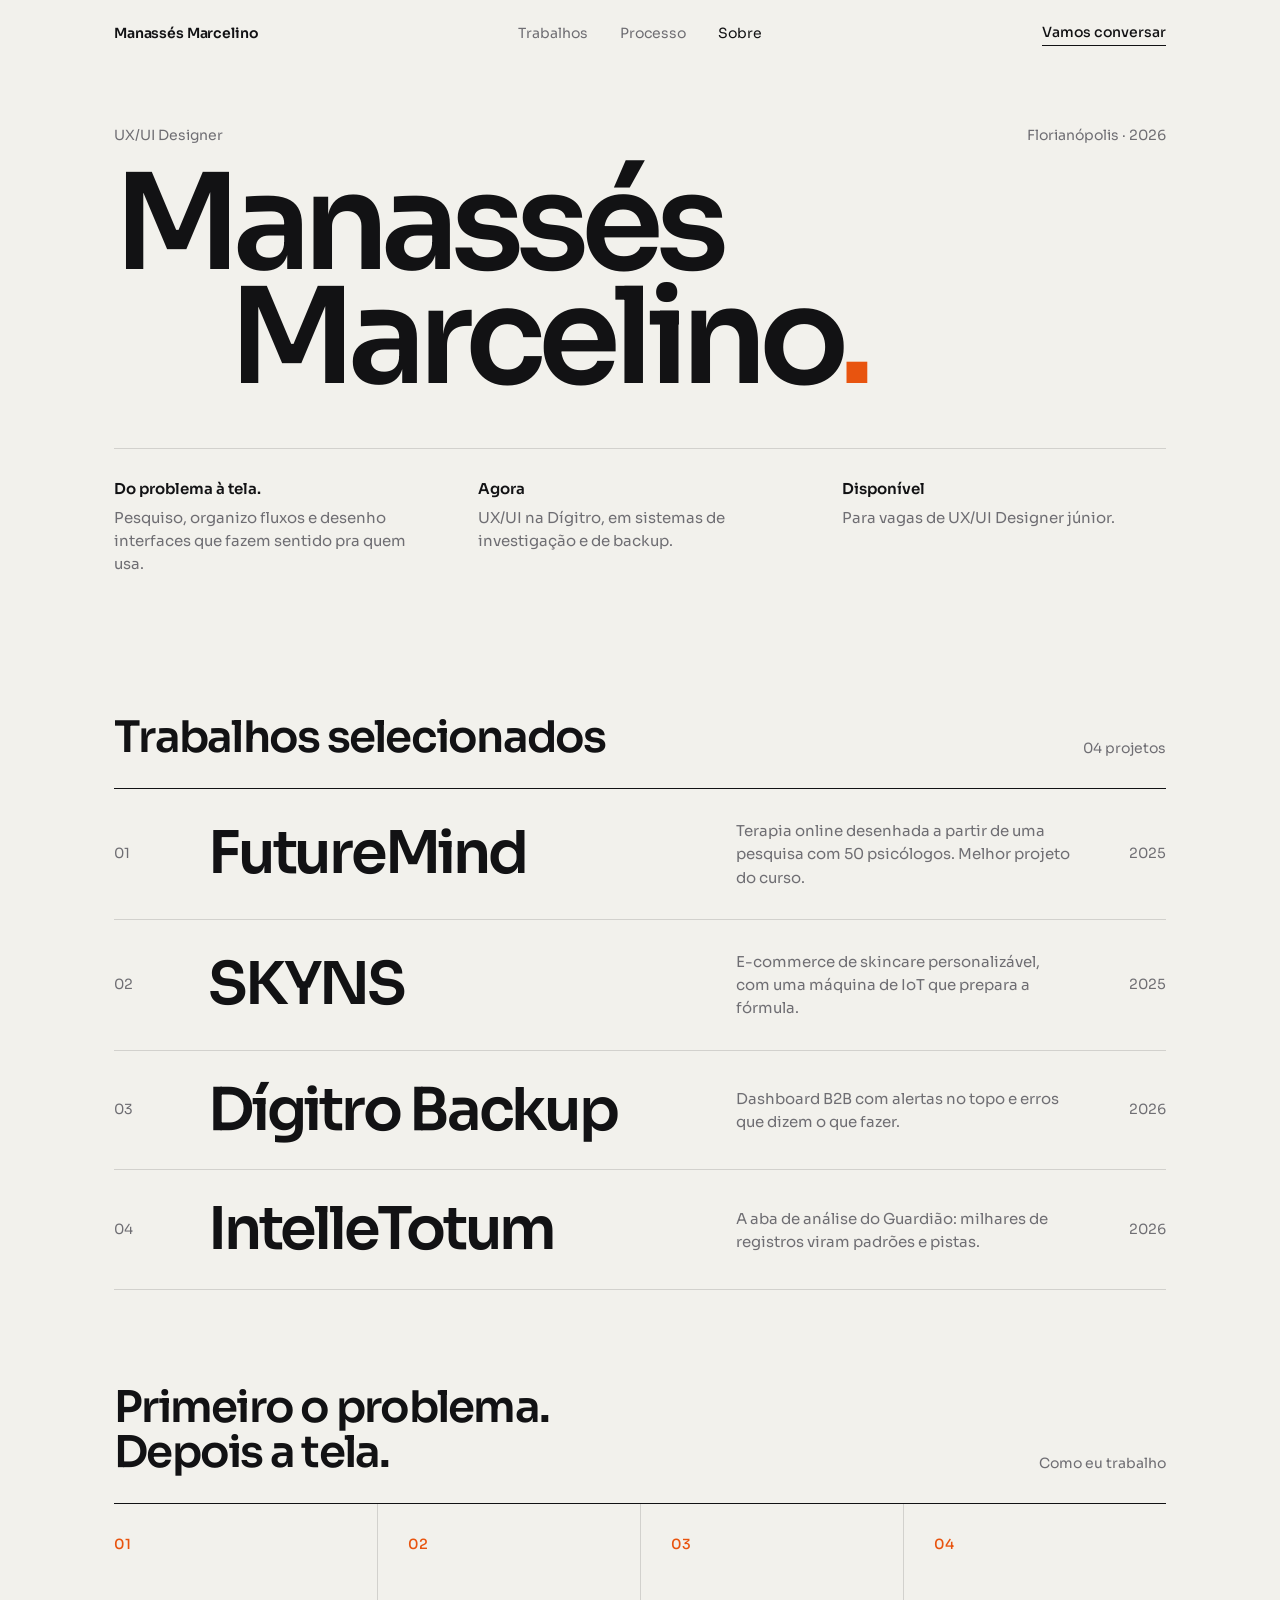
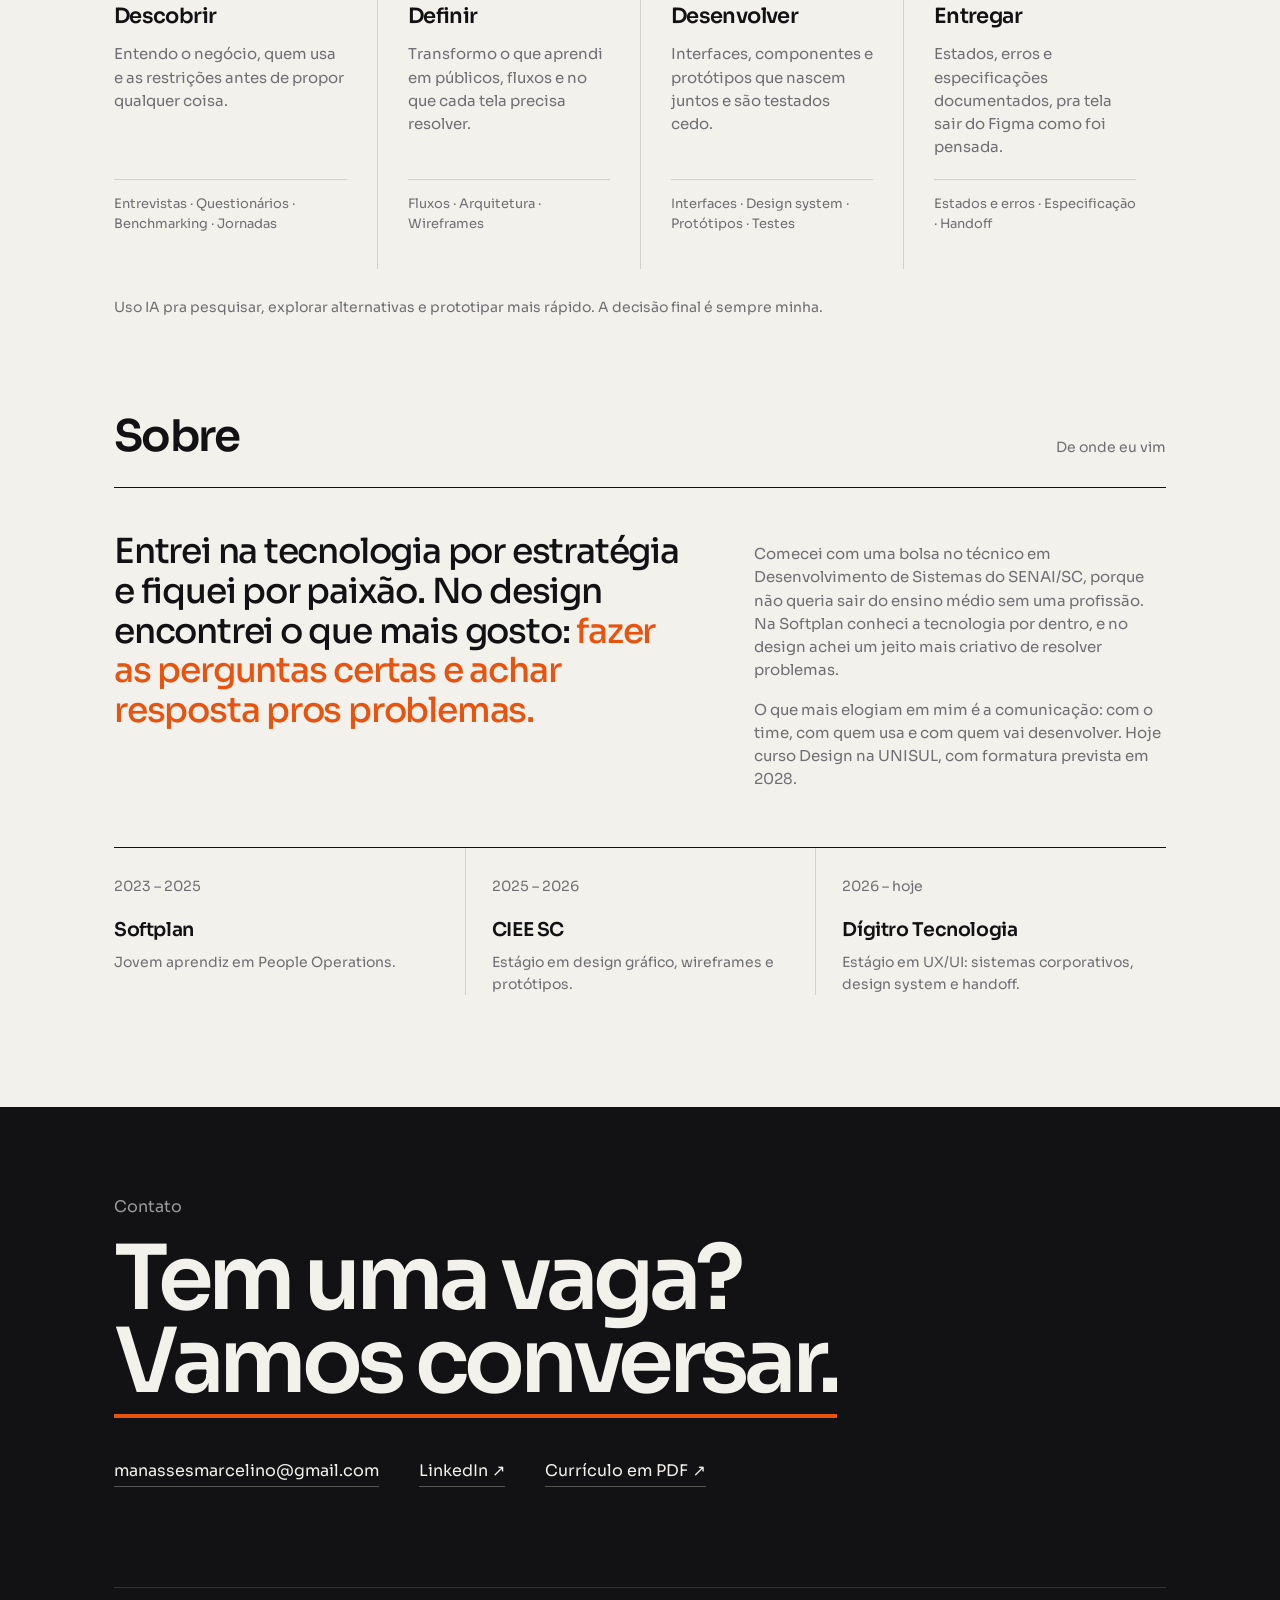
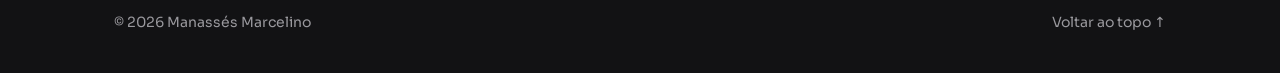
==== commit c39bb34a: "Atualização Portfolio" ====
--- a/portfolio/index.html
+++ b/portfolio/index.html
@@ -4,256 +4,197 @@
   <meta charset="utf-8">
   <meta name="viewport" content="width=device-width, initial-scale=1">
   <title>Manassés Marcelino — UX/UI Designer</title>
-  <meta name="description" content="Portfólio de Manassés Marcelino, UX/UI Designer em Florianópolis. Produtos digitais, design systems e identidade visual.">
+  <meta name="description" content="Portfólio de Manassés Marcelino, UX/UI Designer em Florianópolis. Produtos digitais, pesquisa, design systems e sistemas complexos.">
+  <meta name="theme-color" content="#F2F1EC">
   <link rel="preconnect" href="https://fonts.googleapis.com">
   <link rel="preconnect" href="https://fonts.gstatic.com" crossorigin>
-  <link href="https://fonts.googleapis.com/css2?family=Inter:wght@400;500;600;700;800;900&display=swap" rel="stylesheet">
+  <link href="https://fonts.googleapis.com/css2?family=Sora:wght@300;400;500;600;700&display=swap" rel="stylesheet">
+  <link rel="icon" href="favicon.svg" type="image/svg+xml">
+  <meta property="og:type" content="website">
+  <meta property="og:title" content="Manassés Marcelino — UX/UI Designer">
+  <meta property="og:description" content="Portfólio de Manassés Marcelino, UX/UI Designer em Florianópolis.">
+  <meta property="og:image" content="https://manassesmarcelino.vercel.app/og.png">
+  <meta name="twitter:card" content="summary_large_image">
   <link rel="stylesheet" href="styles.css">
 </head>
 <body>
 
-  <nav class="nav">
+  <header class="topo-site">
     <div class="wrap">
-      <a href="#" class="logo">Manassés Marcelino<span>.</span></a>
-      <div class="nav-links">
-        <a href="#trabalhos" class="hide-m">Trabalhos</a>
-        <a href="#faco" class="hide-m">O que faço</a>
-        <a href="#processo" class="hide-m">Processo</a>
-        <a href="#sobre" class="hide-m">Sobre</a>
-        <a href="#contato" class="btn btn-acido btn-sm">Vamos conversar ↗</a>
-      </div>
-    </div>
-  </nav>
-
-  <header class="hero">
-    <div class="orbita"></div>
-    <div class="nucleo"></div>
-    <div class="bolha-coral"></div>
-    <div class="wrap">
-      <span class="label">Portfólio · UX/UI Designer · Florianópolis, SC</span>
-      <h1>Oi, sou o Manassés. <em>Bora</em> ver o que eu desenho?</h1>
-      <p>Organizo ideias soltas em produtos digitais claros: fluxos, telas e design systems que fazem sentido pra quem usa e chegam redondos pra quem vai construir.</p>
-      <div class="acoes">
-        <a href="#trabalhos" class="btn btn-acido">Ver trabalhos ↓</a>
-        <a href="curriculo.pdf" class="btn btn-ghost" target="_blank" rel="noopener">Baixar currículo</a>
-      </div>
+      <a href="#inicio" class="logo">Manassés Marcelino</a>
+      <nav class="menu">
+        <a href="#trabalhos">Trabalhos</a>
+        <a href="#processo">Processo</a>
+        <a href="#sobre">Sobre</a>
+      </nav>
+      <a href="#contato" class="cta-link">Vamos conversar</a>
     </div>
   </header>
 
-  <div class="fatos">
+  <main id="inicio">
+    <section class="abertura">
+      <div class="wrap">
+        <div class="abertura-linha revela"><span>UX/UI Designer</span><span>Florianópolis · 2026</span></div>
+        <h1 class="nome-gigante revela"><span>Manassés</span><span>Marcelino<i>.</i></span></h1>
+        <div class="abertura-pe">
+          <div class="revela"><strong>Do problema à tela.</strong><p>Pesquiso, organizo fluxos e desenho interfaces que fazem sentido pra quem usa.</p></div>
+          <div class="revela" style="--atraso: .08s"><strong>Agora</strong><p>UX/UI na Dígitro, em sistemas de investigação e de backup.</p></div>
+          <div class="revela" style="--atraso: .16s"><strong>Disponível</strong><p>Para vagas de UX/UI Designer júnior.</p></div>
+        </div>
+      </div>
+    </section>
+
+    <section id="trabalhos" class="secao">
+      <div class="wrap">
+        <div class="secao-titulo revela"><h2>Trabalhos selecionados</h2><span>04 projetos</span></div>
+        <div class="lista-projetos">
+          <a class="projeto-item revela" href="futuremind.html" data-img="assets/futuremind-mockups.webp">
+            <span class="n">01</span>
+            <h3>FutureMind</h3>
+            <p>Terapia online desenhada a partir de uma pesquisa com 50 psicólogos. Melhor projeto do curso.</p>
+            <span class="ano">2025</span>
+            <img class="thumb" src="assets/futuremind-mockups.webp" alt="" loading="lazy">
+          </a>
+          <a class="projeto-item revela" href="skyns.html" data-img="assets/sk-inicio.webp">
+            <span class="n">02</span>
+            <h3>SKYNS</h3>
+            <p>E-commerce de skincare personalizável, com uma máquina de IoT que prepara a fórmula.</p>
+            <span class="ano">2025</span>
+            <img class="thumb" src="assets/sk-inicio.webp" alt="" loading="lazy">
+          </a>
+          <a class="projeto-item revela" href="backup.html" data-img="assets/bk-dashboard.webp">
+            <span class="n">03</span>
+            <h3>Dígitro Backup</h3>
+            <p>Dashboard B2B com alertas no topo e erros que dizem o que fazer.</p>
+            <span class="ano">2026</span>
+            <img class="thumb" src="assets/bk-dashboard.webp" alt="" loading="lazy">
+          </a>
+          <a class="projeto-item revela" href="intelletotum.html" data-img="assets/it-tempo.webp">
+            <span class="n">04</span>
+            <h3>IntelleTotum</h3>
+            <p>A aba de análise do Guardião: milhares de registros viram padrões e pistas.</p>
+            <span class="ano">2026</span>
+            <img class="thumb" src="assets/it-tempo.webp" alt="" loading="lazy">
+          </a>
+        </div>
+      </div>
+    </section>
+
+    <section id="processo" class="secao">
+      <div class="wrap">
+        <div class="secao-titulo revela"><h2>Primeiro o problema.<br>Depois a tela.</h2><span>Como eu trabalho</span></div>
+        <div class="etapas">
+          <div class="revela"><b>01</b><strong>Descobrir</strong><p>Entendo o negócio, quem usa e as restrições antes de propor qualquer coisa.</p><small>Entrevistas · Questionários · Benchmarking · Jornadas</small></div>
+          <div class="revela" style="--atraso: .08s"><b>02</b><strong>Definir</strong><p>Transformo o que aprendi em públicos, fluxos e no que cada tela precisa resolver.</p><small>Fluxos · Arquitetura · Wireframes</small></div>
+          <div class="revela" style="--atraso: .16s"><b>03</b><strong>Desenvolver</strong><p>Interfaces, componentes e protótipos que nascem juntos e são testados cedo.</p><small>Interfaces · Design system · Protótipos · Testes</small></div>
+          <div class="revela" style="--atraso: .24s"><b>04</b><strong>Entregar</strong><p>Estados, erros e especificações documentados, pra tela sair do Figma como foi pensada.</p><small>Estados e erros · Especificação · Handoff</small></div>
+        </div>
+        <p class="nota revela">Uso IA pra pesquisar, explorar alternativas e prototipar mais rápido. A decisão final é sempre minha.</p>
+      </div>
+    </section>
+
+    <section id="sobre" class="secao">
+      <div class="wrap">
+        <div class="secao-titulo revela"><h2>Sobre</h2><span>De onde eu vim</span></div>
+        <div class="sobre-grid">
+          <p class="frase revela">Entrei na tecnologia por estratégia e fiquei por paixão. No design encontrei o que mais gosto: <em>fazer as perguntas certas e achar resposta pros problemas.</em></p>
+          <div class="sobre-lado revela" style="--atraso: .08s">
+            <p>Comecei com uma bolsa no técnico em Desenvolvimento de Sistemas do SENAI/SC, porque não queria sair do ensino médio sem uma profissão. Na Softplan conheci a tecnologia por dentro, e no design achei um jeito mais criativo de resolver problemas.</p>
+            <p>O que mais elogiam em mim é a comunicação: com o time, com quem usa e com quem vai desenvolver. Hoje curso Design na UNISUL, com formatura prevista em 2028.</p>
+          </div>
+        </div>
+        <div class="trajetoria">
+          <div class="revela"><span>2023 – 2025</span><strong>Softplan</strong><p>Jovem aprendiz em People Operations.</p></div>
+          <div class="revela"><span>2025 – 2026</span><strong>CIEE SC</strong><p>Estágio em design gráfico, wireframes e protótipos.</p></div>
+          <div class="revela"><span>2026 – hoje</span><strong>Dígitro Tecnologia</strong><p>Estágio em UX/UI: sistemas corporativos, design system e handoff.</p></div>
+        </div>
+      </div>
+    </section>
+  </main>
+
+  <footer id="contato" class="rodape">
     <div class="wrap">
-      <div class="fato"><strong>Design desde 2024</strong><span>Sistemas corporativos, produtos e marcas</span></div>
-      <div class="fato"><strong>Design System</strong><span>Componentes, tokens e ícones</span></div>
-      <div class="fato"><strong>Base técnica</strong><span>Entendo como a tela vira produto</span></div>
-      <div class="fato"><strong>Projeto premiado</strong><span>FutureMind · SENAI/SC 2025</span></div>
-    </div>
-  </div>
-
-  <section id="trabalhos">
-    <div class="wrap">
-      <div class="sec-head">
-        <div>
-          <span class="label" style="color: var(--violeta)">Trabalhos selecionados</span>
-          <h2>Do problema ao handoff.</h2>
-        </div>
-        <p>Quatro projetos que mostram lados diferentes do meu trabalho: produto digital de ponta a ponta, dois sistemas corporativos complexos e identidade de marca.</p>
-      </div>
-
-      <div class="projetos">
-        <a href="futuremind.html" class="projeto">
-          <div class="projeto-img">
-            <div class="capa capa-fm">
-              <img class="capa-note" src="assets/fm-notebook.webp" alt="FutureMind no notebook">
-              <img class="capa-cel" src="assets/fm-celular.webp" alt="FutureMind no celular">
-            </div>
-          </div>
-          <div class="projeto-info">
-            <span class="selo">Melhor projeto do curso · SENAI/SC</span>
-            <h3>FutureMind</h3>
-            <p>Plataforma de terapia online pensada pra ser fácil de começar e segura de continuar. 271 telas, 97 componentes e handoff completo.</p>
-            <span class="ver">Ver estudo de caso →</span>
-            <div class="tags"><span class="tag">Produto digital</span><span class="tag">UX/UI</span><span class="tag">Design System</span><span class="tag">Prototipação</span></div>
-          </div>
-        </a>
-
-        <a href="backup.html" class="projeto">
-          <div class="projeto-img">
-            <div class="capa capa-bk">
-              <div class="laptop"><div class="tela"><img src="assets/bk-dashboard.webp" alt="Dashboard do Dígitro Backup"></div><div class="base"></div></div>
-              <div class="janela"><div class="barra"><i></i><i></i><i></i></div><img src="assets/bk-agendamento.webp" alt="Configuração de agendamento de backup"></div>
-            </div>
-          </div>
-          <div class="projeto-info">
-            <span class="selo" style="background: var(--ceu)">Dígitro Tecnologia</span>
-            <h3>Dígitro Backup</h3>
-            <p>Um produto, três módulos e três públicos: a gestão da Dígitro, o painel do cliente e o agente que roda no servidor local. Com foco em alertas claros e cenários de erro.</p>
-            <span class="ver">Ver estudo de caso →</span>
-            <div class="tags"><span class="tag">B2B</span><span class="tag">Dashboard</span><span class="tag">Cenários de erro</span><span class="tag">Segurança</span></div>
-          </div>
-        </a>
-
-        <a href="intelletotum.html" class="projeto">
-          <div class="projeto-img">
-            <div class="capa capa-it">
-              <div class="laptop"><div class="tela"><img src="assets/it-tempo.webp" alt="Visão de tempo do IntelleTotum"></div><div class="base"></div></div>
-              <div class="janela"><div class="barra"><i></i><i></i><i></i></div><img src="assets/it-participantes.webp" alt="Visão de participantes do IntelleTotum"></div>
-            </div>
-          </div>
-          <div class="projeto-info">
-            <span class="selo" style="background: var(--lilas)">Dígitro Tecnologia</span>
-            <h3>IntelleTotum</h3>
-            <p>Ferramenta de análise investigativa que transforma milhares de registros de comunicação em padrões, conexões e pistas. Cinco visões analíticas num só painel.</p>
-            <span class="ver">Ver estudo de caso →</span>
-            <div class="tags"><span class="tag">Data viz</span><span class="tag">Dashboard</span><span class="tag">Wireframes</span><span class="tag">Componentes</span></div>
-          </div>
-        </a>
-
-        <a href="bora.html" class="projeto">
-          <div class="projeto-img">
-            <div class="capa capa-bora">
-              <div class="laptop"><div class="tela"><img src="assets/bora-landing-hero.webp" alt="Landing page da marca BORA!"></div><div class="base"></div></div>
-              <span class="sticker">BORA!</span>
-            </div>
-          </div>
-          <div class="projeto-info">
-            <span class="selo" style="background: var(--coral); color: var(--branco)">Projeto autoral</span>
-            <h3>BORA!</h3>
-            <p>Identidade de um estúdio de design e marketing: manual, kit gráfico, mockups, redes sociais, apresentação comercial e landing page.</p>
-            <span class="ver">Ver projeto →</span>
-            <div class="tags"><span class="tag">Branding</span><span class="tag">Identidade visual</span><span class="tag">Landing page</span></div>
-          </div>
-        </a>
-      </div>
-    </div>
-  </section>
-
-  <section id="faco" class="faco">
-    <div class="wrap">
-      <div class="sec-head">
-        <div>
-          <span class="label" style="color: var(--acido)">O que eu faço</span>
-          <h2>Várias frentes, o mesmo cuidado.</h2>
-        </div>
-        <p>O que eu faço no dia a dia na Dígitro e nos meus projetos, da primeira conversa sobre o problema até a tela pronta pra ser construída.</p>
-      </div>
-
-      <div class="frentes">
-        <div class="frente"><span class="n">01</span><h3>Pesquisa e descoberta</h3><p>Entrevistas e pesquisas · Benchmarking · Jornadas e pontos de dor</p></div>
-        <div class="frente"><span class="n">02</span><h3>Fluxos e estrutura</h3><p>User flows · Arquitetura da informação · Wireframes</p></div>
-        <div class="frente"><span class="n">03</span><h3>Interfaces</h3><p>Alta fidelidade · Web, tablet e mobile · Textos da interface</p></div>
-        <div class="frente"><span class="n">04</span><h3>Design system</h3><p>Componentes e variantes · Tokens · Ícones</p></div>
-        <div class="frente"><span class="n">05</span><h3>Protótipos e testes</h3><p>Protótipos navegáveis · Testes de usabilidade · Iteração</p></div>
-        <div class="frente"><span class="n">06</span><h3>Dashboards e dados</h3><p>KPIs · Gráficos e tabelas · Filtros e detalhes</p></div>
-        <div class="frente"><span class="n">07</span><h3>Melhoria contínua</h3><p>Análise de interfaces · Acessibilidade · Usabilidade</p></div>
-        <div class="frente"><span class="n">08</span><h3>Handoff e time</h3><p>Estados e erros · Refinamentos com o time · Acompanhamento da implementação</p></div>
-        <div class="frente"><span class="n">09</span><h3>Marca e comunicação</h3><p>Identidade visual · Peças e campanhas · Apresentações</p></div>
-      </div>
-
-      <p class="frentes-nota">E em todas as frentes: uso IA pra pesquisar, explorar alternativas e prototipar mais rápido, com a decisão final sempre minha.</p>
-    </div>
-  </section>
-
-  <section id="processo" class="metodo">
-    <div class="wrap">
-      <div class="sec-head">
-        <div>
-          <span class="label" style="color: var(--violeta)">Como eu crio</span>
-          <h2>Como uma ideia vira tela.</h2>
-        </div>
-        <div>
-          <p>Me guio pelo Double Diamond: primeiro abro o problema, depois fecho a solução. E cada fase tem seu lugar no Figma, pra qualquer pessoa do time achar o que precisa.</p>
-        </div>
-      </div>
-
-      <div class="passos">
-        <a class="passo destaque" href="futuremind.html">
-          <div class="topo"><span class="num">01</span><span class="seta">↗</span></div>
-          <span class="fase">Discover</span>
-          <h3>Abrir o problema</h3>
-          <p>Entendo o negócio, quem usa e as restrições. Olho o que já existe antes de propor qualquer coisa.</p>
-        </a>
-        <a class="passo" href="backup.html">
-          <div class="topo"><span class="num">02</span><span class="seta">↗</span></div>
-          <span class="fase">Define</span>
-          <h3>Escolher o foco</h3>
-          <p>Transformo o que aprendi em públicos, fluxos e arquitetura. Aqui decido o que cada tela precisa resolver.</p>
-        </a>
-        <a class="passo" href="intelletotum.html">
-          <div class="topo"><span class="num">03</span><span class="seta">↗</span></div>
-          <span class="fase">Develop</span>
-          <h3>Criar e testar</h3>
-          <p>Wireframes, protótipos e alternativas. Os componentes e padrões nascem junto com as telas.</p>
-        </a>
-        <a class="passo" href="backup.html">
-          <div class="topo"><span class="num">04</span><span class="seta">↗</span></div>
-          <span class="fase">Deliver</span>
-          <h3>Entregar redondo</h3>
-          <p>Estados, erros e especificações documentados, pra tela sair do Figma do jeito que foi pensada.</p>
-        </a>
-      </div>
-
-      <div class="organizo">
-        <strong>Como eu organizo os arquivos</strong>
-        <div class="chips"><span>Uma página por etapa</span><span>Nomes que qualquer um entende</span><span>Componentes com variantes</span><span>Tokens de cor e espaço</span><span>Estados ao lado de cada tela</span></div>
-      </div>
-    </div>
-  </section>
-
-  <section id="sobre" class="sobre">
-    <div class="wrap">
-      <div class="sec-head">
-        <div>
-          <span class="label" style="color: var(--violeta)">Sobre</span>
-          <h2>Vim do código. Fiquei pelo design.</h2>
-        </div>
-        <p>Me formei técnico em Desenvolvimento de Sistemas no SENAI/SC e hoje me dedico ao design: curso Design na UNISUL, com formatura prevista em 2028.</p>
-      </div>
-
-      <div class="linha-tempo">
-        <div class="etapa">
-          <span class="ano">2023 – 2025</span>
-          <h4>Softplan</h4>
-          <p>Jovem aprendiz em People Operations. Primeiro contato com uma empresa de tecnologia, processos e comunicação entre times.</p>
-        </div>
-        <div class="etapa">
-          <span class="ano">2025 – 2026</span>
-          <h4>CIEE SC</h4>
-          <p>Estágio em design gráfico: wireframes, protótipos de baixa e média fidelidade, peças digitais e apresentações.</p>
-        </div>
-        <div class="etapa atual">
-          <span class="ano">2026 – agora</span>
-          <h4>Dígitro Tecnologia</h4>
-          <p>Estágio em UX/UI: interfaces de sistemas corporativos, design system, componentes, ícones e handoff com engenharia.</p>
-        </div>
-      </div>
-
-      <div class="diferencial">
-        <span class="num">!</span>
-        <p>Gosto de criar do zero tanto quanto de deixar redondo o que já existe. Entendo quem usa, encontro o que importa e cuido de cada detalhe da tela. E como já estive do outro lado, sei o que o time precisa pra levar o design pro ar do jeitinho que foi pensado.</p>
-      </div>
-    </div>
-  </section>
-
-  <section id="contato" class="contato">
-    <div class="orbita"></div>
-    <div class="wrap" style="position: relative; z-index: 1">
-      <span class="label" style="color: var(--acido)">Contato</span>
-      <h2 style="margin-top: 20px">Bora <em>conversar?</em></h2>
-      <p>Estou aberto a vagas de UX/UI Designer júnior. Me chama que eu mostro o resto do processo.</p>
-      <div class="acoes">
-        <a href="mailto:manassesmarcelino@gmail.com" class="btn btn-acido">Mandar e-mail ↗</a>
-        <a href="https://www.linkedin.com/in/manasses-marcelino-ux" class="btn btn-ghost" target="_blank" rel="noopener">LinkedIn ↗</a>
-        <a href="curriculo.pdf" class="btn btn-ghost" target="_blank" rel="noopener">Currículo (PDF)</a>
-      </div>
-    </div>
-  </section>
-
-  <footer>
-    <div class="wrap">
-      <span>© 2026 Manassés Marcelino</span>
-      <span>Feito com Figma e muita organização.</span>
+      <span class="rodape-rot revela">Contato</span>
+      <h2 class="revela">Tem uma vaga?<br><a href="mailto:manassesmarcelino@gmail.com">Vamos conversar.</a></h2>
+      <div class="rodape-links revela">
+        <a href="mailto:manassesmarcelino@gmail.com">manassesmarcelino@gmail.com</a>
+        <a href="https://www.linkedin.com/in/manasses-marcelino-ux" target="_blank" rel="noopener">LinkedIn ↗</a>
+        <a href="curriculo.pdf" target="_blank" rel="noopener">Currículo em PDF ↗</a>
+      </div>
+      <div class="rodape-fim"><span>© 2026 Manassés Marcelino</span><a href="#inicio">Voltar ao topo ↑</a></div>
     </div>
   </footer>
 
+  <div class="preview" aria-hidden="true"><img alt=""></div>
+  <script>
+// Interações leves: entrada no scroll, menu e prévia dos projetos.
+(function () {
+  var doc = document.documentElement;
+  var reduz = window.matchMedia('(prefers-reduced-motion: reduce)').matches;
+  doc.classList.add('js');
+
+  // Nos cases, marca os blocos principais pra entrarem com animação
+  document.querySelectorAll(
+    '.case-hero .label, .case-hero h1, .case-hero .sub, .ficha, .capa-case, .premio, ' +
+    '.bloco .label, .bloco h2, .bloco .lead, .card, .metodo-card, .achado, .numero, ' +
+    '.citacao, .ouvimos .linha, .decisao, .case-img, .fluxo'
+  ).forEach(function (el) { el.classList.add('revela'); });
+
+  document.querySelectorAll('.grade, .metodos, .achados, .numeros, .resultados').forEach(function (g) {
+    Array.prototype.forEach.call(g.children, function (c, i) {
+      if (!c.style.getPropertyValue('--atraso')) c.style.setProperty('--atraso', (i * 0.07) + 's');
+    });
+  });
+
+  var itens = document.querySelectorAll('.revela');
+  if (reduz || !('IntersectionObserver' in window)) {
+    itens.forEach(function (el) { el.classList.add('visivel'); });
+  } else {
+    var obs = new IntersectionObserver(function (entradas) {
+      entradas.forEach(function (e) {
+        if (e.isIntersecting) { e.target.classList.add('visivel'); obs.unobserve(e.target); }
+      });
+    }, { rootMargin: '0px 0px -6% 0px', threshold: 0.06 });
+    itens.forEach(function (el) { obs.observe(el); });
+  }
+
+  // Linha embaixo do topo depois de rolar
+  var topo = document.querySelector('.topo-site');
+  function aoRolar() { if (topo) topo.classList.toggle('rolou', window.scrollY > 10); }
+  window.addEventListener('scroll', aoRolar, { passive: true });
+  aoRolar();
+
+  // Link ativo no menu
+  var links = document.querySelectorAll('.menu a[href^="#"]');
+  if (links.length && 'IntersectionObserver' in window) {
+    var mapa = {};
+    links.forEach(function (a) { mapa[a.getAttribute('href').slice(1)] = a; });
+    var obsSec = new IntersectionObserver(function (entradas) {
+      entradas.forEach(function (e) {
+        if (e.isIntersecting && mapa[e.target.id]) {
+          links.forEach(function (a) { a.classList.remove('ativo'); });
+          mapa[e.target.id].classList.add('ativo');
+        }
+      });
+    }, { rootMargin: '-45% 0px -50% 0px' });
+    Object.keys(mapa).forEach(function (id) { var s = document.getElementById(id); if (s) obsSec.observe(s); });
+  }
+
+  // Prévia da tela seguindo o cursor na lista de projetos
+  var pv = document.querySelector('.preview');
+  if (pv && window.matchMedia('(hover: hover) and (min-width: 861px)').matches) {
+    var img = pv.querySelector('img');
+    document.querySelectorAll('.projeto-item').forEach(function (it) {
+      it.addEventListener('mouseenter', function () { img.src = it.getAttribute('data-img'); pv.classList.add('on'); });
+      it.addEventListener('mouseleave', function () { pv.classList.remove('on'); });
+    });
+    window.addEventListener('pointermove', function (e) {
+      pv.style.left = Math.min(e.clientX + 260, window.innerWidth - 240) + 'px';
+      pv.style.top = e.clientY + 'px';
+    });
+  }
+})();
+
+</script>
 </body>
 </html>
--- a/portfolio/styles.css
+++ b/portfolio/styles.css
@@ -1,403 +1,403 @@
+/* =========================================================
+   Manassés Marcelino · Portfólio
+   Editorial claro. Sora. Laranja só em detalhes.
+   ========================================================= */
 :root {
-  --violeta: #5A46FF;
-  --acido: #DFFF52;
-  --coral: #FF5A55;
-  --ceu: #AEEBFF;
-  --tinta: #111111;
-  --papel: #F7F4ED;
-  --lilas: #DDD8FF;
+  --bg: #F2F1EC;
+  --bg-2: #E9E7E0;
   --branco: #FFFFFF;
-  --cinza: #696969;
-  --raio: 24px;
-  --max: 1200px;
+  --ink: #121214;
+  --muted: #6F6E73;
+  --line: rgba(18, 18, 20, .14);
+  --line-forte: #121214;
+  --laranja: #E8540F;
+  --manteiga: #FCE7B8;
+  --vinho: #6E0A0A;
+  --raio: 20px;
+  --max: 1360px;
+  --ease: cubic-bezier(.2, .7, .2, 1);
+
+  /* nomes antigos usados em trechos dos cases */
+  --violeta: var(--laranja);
+  --acido: var(--manteiga);
+  --coral: var(--laranja);
+  --ceu: var(--bg-2);
+  --lilas: var(--branco);
+  --tinta: var(--ink);
+  --papel: var(--bg);
+  --cinza: var(--muted);
 }
 
 * { box-sizing: border-box; margin: 0; padding: 0; }
 html { scroll-behavior: smooth; }
 body {
-  font-family: "Inter", system-ui, sans-serif;
-  background: var(--papel);
-  color: var(--tinta);
-  line-height: 1.55;
-  -webkit-font-smoothing: antialiased;
+  font-family: "Sora", system-ui, sans-serif;
+  background: var(--bg); color: var(--ink);
+  font-size: 17px; line-height: 1.55;
+  -webkit-font-smoothing: antialiased; overflow-x: hidden;
 }
 img { max-width: 100%; display: block; }
-a { color: inherit; }
-
-.wrap { width: 100%; max-width: var(--max); margin: 0 auto; padding: 0 24px; }
-@media (max-width: 600px) { .wrap { padding: 0 16px; } }
-
-/* Navegação */
-.nav {
-  position: sticky; top: 0; z-index: 10;
-  background: rgba(247, 244, 237, .88);
-  backdrop-filter: blur(10px);
-  border-bottom: 1px solid rgba(17, 17, 17, .06);
-}
-.nav .wrap { display: flex; align-items: center; justify-content: space-between; height: 72px; gap: 16px; }
-.logo { font-weight: 900; font-size: 20px; letter-spacing: -.02em; text-decoration: none; }
-.logo span { color: var(--violeta); }
-.nav-links { display: flex; align-items: center; gap: 28px; font-size: 15px; font-weight: 500; }
-.nav-links a { text-decoration: none; }
-.nav-links a:hover { color: var(--violeta); }
-@media (max-width: 720px) { .nav-links .hide-m { display: none; } }
-
-/* Botões */
-.btn {
-  display: inline-flex; align-items: center; gap: 10px;
-  padding: 14px 24px; border-radius: 999px;
-  font-weight: 700; font-size: 15px; text-decoration: none;
-  transition: transform .15s ease, box-shadow .15s ease;
-  border: 2px solid var(--tinta);
-}
-.btn:hover { transform: translateY(-2px); box-shadow: 0 6px 0 var(--tinta); }
-.btn-acido { background: var(--acido); color: var(--tinta); }
-.btn-tinta { background: var(--tinta); color: var(--branco); }
-.btn-ghost { background: transparent; }
-.btn-sm { padding: 10px 18px; font-size: 14px; }
-
-/* Rótulos */
-.label {
-  display: inline-flex; align-items: center; gap: 8px;
-  font-size: 13px; font-weight: 700; letter-spacing: .08em; text-transform: uppercase;
-}
-.label::before { content: ""; width: 8px; height: 8px; border-radius: 50%; background: currentColor; }
-
-/* Hero */
-.hero { background: var(--violeta); color: var(--branco); overflow: hidden; position: relative; }
-.hero .wrap { padding-top: 96px; padding-bottom: 112px; position: relative; z-index: 1; }
-.hero h1 {
-  font-size: clamp(44px, 7.5vw, 96px); font-weight: 900;
-  line-height: .95; letter-spacing: -.04em; margin: 24px 0 28px; max-width: 13ch;
-}
-.hero h1 em { font-style: normal; color: var(--acido); }
-.hero p { font-size: clamp(17px, 2vw, 21px); max-width: 52ch; opacity: .92; }
-.hero .acoes { display: flex; flex-wrap: wrap; gap: 14px; margin-top: 40px; }
-.hero .btn-ghost { border-color: var(--branco); color: var(--branco); }
-.hero .btn-ghost:hover { box-shadow: 0 6px 0 var(--branco); }
-.orbita {
-  position: absolute; right: -120px; top: 60px; width: 520px; height: 520px;
-  border: 3px solid var(--acido); border-radius: 50%; opacity: .9;
-}
-.nucleo {
-  position: absolute; right: 120px; top: 40px; width: 140px; height: 140px;
-  background: var(--acido); border-radius: 50%;
-}
-.bolha-coral {
-  position: absolute; left: -80px; bottom: -120px; width: 280px; height: 280px;
-  background: var(--coral); border-radius: 50%;
-}
-@media (max-width: 720px) {
-  .orbita { width: 300px; height: 300px; right: -160px; top: 20px; }
-  .nucleo { width: 80px; height: 80px; right: 24px; top: 24px; }
-  .bolha-coral { width: 180px; height: 180px; }
-}
-
-/* Faixa de fatos */
-.fatos { background: var(--tinta); color: var(--branco); }
-.fatos .wrap { display: grid; grid-template-columns: repeat(4, 1fr); gap: 24px; padding-top: 28px; padding-bottom: 28px; }
-.fato strong { display: block; font-size: 15px; }
-.fato span { font-size: 13px; opacity: .7; }
-@media (max-width: 860px) { .fatos .wrap { grid-template-columns: repeat(2, 1fr); } }
-
-/* Seções */
-section { padding: 112px 0; }
-@media (max-width: 600px) { section { padding: 72px 0; } }
-.sec-head { display: grid; grid-template-columns: 1.3fr 1fr; gap: 40px; align-items: end; margin-bottom: 56px; }
-.sec-head h2 { font-size: clamp(36px, 5vw, 60px); font-weight: 800; line-height: 1; letter-spacing: -.03em; margin-top: 14px; }
-.sec-head p { color: var(--cinza); font-size: 17px; }
-@media (max-width: 860px) { .sec-head { grid-template-columns: 1fr; gap: 16px; } }
-
-/* Cards de projeto */
-.projetos { display: grid; gap: 28px; }
-.projeto {
-  display: grid; grid-template-columns: 1.4fr 1fr; border-radius: var(--raio);
-  overflow: hidden; text-decoration: none; background: var(--branco);
-  border: 2px solid var(--tinta); transition: transform .2s ease, box-shadow .2s ease;
-}
-a.projeto:hover { transform: translateY(-4px); box-shadow: 0 10px 0 var(--tinta); }
-.projeto-img { background: var(--lilas); min-height: 340px; overflow: hidden; }
-.projeto-img .capa { height: 100%; min-height: 340px; aspect-ratio: auto; }
-
-/* Capas com dispositivos */
-.capa {
-  position: relative; overflow: hidden; aspect-ratio: 16 / 10;
-  display: flex; align-items: center; justify-content: center; padding: 7% 6%;
-}
-.capa-fm { background: var(--ceu); }
-.capa-bk { background: var(--violeta); }
-.capa-it { background: var(--lilas); }
-.capa-bora { background: var(--acido); }
-.capa::before {
-  content: ""; position: absolute; width: 70%; aspect-ratio: 1; border-radius: 50%;
-  right: -18%; top: -30%; border: 3px solid rgba(255, 255, 255, .35);
-}
-.capa-bora::before { border-color: rgba(17, 17, 17, .25); }
-.capa-fm .capa-note { width: 86%; position: relative; transform: translateX(-6%); }
-.capa-fm .capa-cel { position: absolute; width: 24%; right: 5%; bottom: 4%; }
-
-.laptop { width: 84%; position: relative; transform: translateX(-5%); filter: drop-shadow(0 24px 30px rgba(0, 0, 0, .3)); }
-.laptop .tela { background: #151515; border-radius: 14px 14px 0 0; padding: 2.2% 2.2% 2%; }
+a { color: inherit; text-decoration: none; }
+::selection { background: var(--ink); color: var(--bg); }
+:focus-visible { outline: 2px solid var(--laranja); outline-offset: 3px; }
+
+.wrap { width: 100%; max-width: var(--max); margin: 0 auto; padding: 0 40px; }
+@media (max-width: 700px) { .wrap { padding: 0 20px; } }
+
+/* ---------- Topo do site ---------- */
+.topo-site {
+  position: sticky; top: 0; z-index: 50;
+  background: rgba(242, 241, 236, .82); backdrop-filter: blur(14px); -webkit-backdrop-filter: blur(14px);
+  border-bottom: 1px solid transparent; transition: border-color .3s;
+}
+.topo-site.rolou { border-bottom-color: var(--line); }
+.topo-site .wrap { display: grid; grid-template-columns: 1fr auto 1fr; align-items: center; height: 76px; gap: 24px; }
+.logo { font-weight: 600; font-size: 16px; letter-spacing: -.01em; }
+.menu { display: flex; gap: 32px; font-size: 15px; color: var(--muted); }
+.menu a { transition: color .2s; }
+.menu a:hover, .menu a.ativo { color: var(--ink); }
+.cta-link { justify-self: end; font-size: 15px; font-weight: 500; padding-bottom: 2px; border-bottom: 1px solid var(--ink); transition: color .2s, border-color .2s; }
+.cta-link:hover { color: var(--laranja); border-color: var(--laranja); }
+@media (max-width: 760px) {
+  .topo-site .wrap { grid-template-columns: 1fr auto; height: 64px; }
+  .menu { display: none; }
+}
+
+/* =========================================================
+   HOME
+   ========================================================= */
+.abertura { padding: 72px 0 0; }
+.abertura-linha { display: flex; justify-content: space-between; gap: 24px; font-size: 16px; color: var(--muted); margin-bottom: 20px; }
+.nome-gigante { font-size: clamp(64px, 13.4vw, 220px); font-weight: 600; line-height: .86; letter-spacing: -.06em; }
+.nome-gigante span { display: block; }
+.nome-gigante span:last-child { padding-left: 12vw; }
+.nome-gigante i { font-style: normal; color: var(--laranja); }
+.abertura-pe { display: grid; grid-template-columns: repeat(3, 1fr); gap: 40px; margin-top: 64px; padding: 32px 0 56px; border-top: 1px solid var(--line); font-size: 17px; }
+.abertura-pe strong { display: block; font-weight: 600; margin-bottom: 6px; }
+.abertura-pe p { color: var(--muted); max-width: 34ch; }
+@media (max-width: 860px) {
+  .abertura-pe { grid-template-columns: 1fr; gap: 22px; margin-top: 40px; }
+  .nome-gigante span:last-child { padding-left: 0; }
+}
+
+.secao { padding: 120px 0 0; }
+.secao-titulo { display: flex; justify-content: space-between; align-items: flex-end; gap: 24px; padding-bottom: 28px; border-bottom: 1px solid var(--line-forte); }
+.secao-titulo h2 { font-size: clamp(34px, 4.4vw, 60px); font-weight: 600; letter-spacing: -.04em; line-height: 1.02; }
+.secao-titulo span { color: var(--muted); font-size: 16px; white-space: nowrap; }
+
+/* Lista de projetos */
+.projeto-item {
+  display: grid; grid-template-columns: 90px 1.5fr 1fr 90px; gap: 24px; align-items: center;
+  padding: 38px 0; border-bottom: 1px solid var(--line); position: relative;
+  transition: padding .5s var(--ease);
+}
+.projeto-item .n { font-size: 15px; color: var(--muted); }
+.projeto-item h3 { font-size: clamp(40px, 6vw, 96px); font-weight: 600; letter-spacing: -.055em; line-height: 1; transition: color .3s; }
+.projeto-item p { color: var(--muted); font-size: 16px; max-width: 36ch; }
+.projeto-item .ano { text-align: right; color: var(--muted); font-size: 15px; }
+.projeto-item .thumb { display: none; }
+.projeto-item:hover { padding-left: 24px; }
+.projeto-item:hover h3 { color: var(--laranja); }
+.preview {
+  position: fixed; left: 0; top: 0; width: 440px; z-index: 40; pointer-events: none;
+  border-radius: 14px; overflow: hidden; background: #fff; box-shadow: 0 40px 90px rgba(18, 18, 20, .28);
+  opacity: 0; transform: translate(-50%, -50%) scale(.85) rotate(-3deg);
+  transition: opacity .3s, transform .45s var(--ease);
+}
+.preview.on { opacity: 1; transform: translate(-50%, -50%) scale(1) rotate(-3deg); }
+.preview img { width: 100%; aspect-ratio: 16 / 10; object-fit: cover; object-position: top left; }
+@media (max-width: 860px), (hover: none) {
+  .projeto-item { grid-template-columns: 36px 1fr; gap: 6px 14px; padding: 28px 0; }
+  .projeto-item p, .projeto-item .ano { grid-column: 2; text-align: left; }
+  .projeto-item .thumb { display: block; grid-column: 1 / -1; margin-top: 16px; width: 100%; aspect-ratio: 16 / 10; object-fit: cover; object-position: top left; border-radius: 12px; }
+  .projeto-item:hover { padding-left: 0; }
+  .preview { display: none; }
+}
+
+/* Processo */
+.etapas { display: grid; grid-template-columns: repeat(4, 1fr); }
+.etapas > div { padding: 30px 30px 34px 0; display: flex; flex-direction: column; }
+.etapas > div + div { padding-left: 30px; border-left: 1px solid var(--line); }
+.etapas b { font-size: 15px; font-weight: 500; color: var(--laranja); }
+.etapas strong { font-size: 26px; font-weight: 600; letter-spacing: -.03em; margin: 56px 0 10px; }
+.etapas p { color: var(--muted); font-size: 16px; flex: 1; }
+.etapas small { display: block; margin-top: 20px; padding-top: 14px; border-top: 1px solid var(--line); font-size: 13px; color: var(--muted); line-height: 1.6; }
+.nota { margin-top: 28px; color: var(--muted); font-size: 16px; }
+@media (max-width: 900px) {
+  .etapas { grid-template-columns: 1fr 1fr; }
+  .etapas > div:nth-child(3) { padding-left: 0; border-left: 0; }
+  .etapas > div:nth-child(n+3) { border-top: 1px solid var(--line); }
+}
+@media (max-width: 560px) {
+  .etapas { grid-template-columns: 1fr; }
+  .etapas > div + div { padding-left: 0; border-left: 0; border-top: 1px solid var(--line); }
+  .etapas strong { margin-top: 24px; }
+}
+
+/* Sobre */
+.sobre-grid { display: grid; grid-template-columns: 1.4fr 1fr; gap: 64px; padding: 44px 0 56px; }
+.frase { font-size: clamp(28px, 3.4vw, 46px); font-weight: 500; line-height: 1.15; letter-spacing: -.035em; }
+.frase em { font-style: normal; color: var(--laranja); }
+.sobre-lado { display: flex; flex-direction: column; gap: 16px; color: var(--muted); font-size: 17px; padding-top: 10px; }
+.trajetoria { display: grid; grid-template-columns: repeat(3, 1fr); border-top: 1px solid var(--line-forte); }
+.trajetoria > div { padding: 26px 26px 0 0; }
+.trajetoria > div + div { padding-left: 26px; border-left: 1px solid var(--line); }
+.trajetoria span { font-size: 14px; color: var(--muted); }
+.trajetoria strong { display: block; font-size: 22px; font-weight: 600; letter-spacing: -.02em; margin: 18px 0 6px; }
+.trajetoria p { color: var(--muted); font-size: 15px; }
+@media (max-width: 860px) {
+  .sobre-grid { grid-template-columns: 1fr; gap: 24px; }
+  .trajetoria { grid-template-columns: 1fr; }
+  .trajetoria > div + div { padding-left: 0; border-left: 0; border-top: 1px solid var(--line); margin-top: 24px; }
+}
+
+/* Rodapé de contato */
+.rodape { margin-top: 140px; background: var(--ink); color: var(--bg); padding: 110px 0 40px; }
+.rodape-rot { font-size: 16px; color: #9a999e; }
+.rodape h2 { font-size: clamp(48px, 9vw, 150px); font-weight: 600; letter-spacing: -.06em; line-height: .92; margin-top: 18px; }
+.rodape h2 a { color: var(--bg); background-image: linear-gradient(var(--laranja), var(--laranja)); background-size: 100% 4px; background-position: 0 100%; background-repeat: no-repeat; transition: color .3s; }
+.rodape h2 a:hover { color: var(--laranja); }
+.rodape-links { display: flex; flex-wrap: wrap; gap: 14px 40px; margin-top: 56px; font-size: 18px; }
+.rodape-links a { border-bottom: 1px solid rgba(242, 241, 236, .3); padding-bottom: 2px; transition: border-color .2s; }
+.rodape-links a:hover { border-color: var(--bg); }
+.rodape-fim { display: flex; justify-content: space-between; gap: 16px; margin-top: 100px; padding-top: 24px; border-top: 1px solid rgba(242, 241, 236, .15); font-size: 14px; color: #9a999e; }
+.rodape-fim a:hover { color: var(--bg); }
+
+/* =========================================================
+   PÁGINAS DE CASE
+   ========================================================= */
+.label { display: inline-block; font-size: 15px; font-weight: 500; color: var(--laranja); }
+
+.case-hero { padding: 80px 0 48px; }
+.case-hero h1 { font-size: clamp(56px, 11vw, 168px); font-weight: 600; letter-spacing: -.06em; line-height: .9; margin: 18px 0 28px; }
+.case-hero .sub { font-size: clamp(20px, 2.2vw, 28px); line-height: 1.35; max-width: 34ch; color: var(--muted); }
+.ficha { display: grid; grid-template-columns: repeat(4, 1fr); margin-top: 56px; border-top: 1px solid var(--line-forte); }
+.ficha > div { padding: 20px 24px 0 0; }
+.ficha > div + div { padding-left: 24px; border-left: 1px solid var(--line); }
+.ficha dt { font-size: 14px; color: var(--muted); }
+.ficha dd { font-size: 17px; font-weight: 500; margin-top: 6px; }
+@media (max-width: 760px) {
+  .ficha { grid-template-columns: 1fr 1fr; row-gap: 20px; }
+  .ficha > div:nth-child(3) { padding-left: 0; border-left: 0; }
+}
+
+/* Capa com dispositivos */
+.capa { position: relative; overflow: hidden; aspect-ratio: 16 / 9; display: flex; align-items: center; justify-content: center; padding: 7% 8%; }
+.capa-case { border-radius: 24px; background: var(--bg-2); }
+.capa-fm .capa-note { width: 82%; position: relative; transform: translateX(-6%); filter: drop-shadow(0 30px 40px rgba(18, 18, 20, .25)); }
+.capa-fm .capa-cel { position: absolute; width: 18%; right: 9%; bottom: 8%; filter: drop-shadow(0 20px 30px rgba(18, 18, 20, .3)); }
+.laptop { width: 80%; position: relative; transform: translateX(-6%); filter: drop-shadow(0 30px 40px rgba(18, 18, 20, .25)); }
+.laptop .tela { background: #1a1a1d; border-radius: 14px 14px 0 0; padding: 2.2% 2.2% 2%; }
 .laptop .tela img { width: 100%; aspect-ratio: 16 / 10; object-fit: cover; object-position: top left; border-radius: 3px; }
-.laptop .base {
-  position: relative; height: 0; padding-bottom: 3.2%; width: 112%; margin-left: -6%;
-  background: linear-gradient(#e4e6ea, #a7acb4); border-radius: 0 0 16px 16px;
-}
-.laptop .base::after {
-  content: ""; position: absolute; left: 42%; top: 0; width: 16%; height: 30%;
-  background: #8c929b; border-radius: 0 0 8px 8px;
-}
-.janela {
-  position: absolute; width: 44%; right: 4%; bottom: 8%; z-index: 2;
-  background: var(--branco); border-radius: 10px; overflow: hidden;
-  border: 2px solid var(--tinta); box-shadow: 0 18px 40px rgba(0, 0, 0, .35);
-}
-.janela .barra { height: 18px; background: var(--papel); display: flex; align-items: center; gap: 5px; padding: 0 8px; border-bottom: 1px solid rgba(17, 17, 17, .1); }
-.janela .barra i { width: 7px; height: 7px; border-radius: 50%; background: var(--coral); }
-.janela .barra i:nth-child(2) { background: var(--acido); }
-.janela .barra i:nth-child(3) { background: var(--ceu); }
+.laptop .base { position: relative; height: 0; padding-bottom: 3.2%; width: 112%; margin-left: -6%; background: linear-gradient(#d9dadd, #a8abb2); border-radius: 0 0 16px 16px; }
+.laptop .base::after { content: ""; position: absolute; left: 42%; top: 0; width: 16%; height: 30%; background: #8f939b; border-radius: 0 0 8px 8px; }
+.janela { position: absolute; width: 40%; right: 7%; bottom: 10%; z-index: 2; background: #fff; border-radius: 10px; overflow: hidden; box-shadow: 0 24px 50px rgba(18, 18, 20, .3); }
+.janela .barra { height: 18px; background: #ECEBE6; display: flex; align-items: center; gap: 5px; padding: 0 8px; }
+.janela .barra i { width: 7px; height: 7px; border-radius: 50%; background: #CFCDC6; }
 .janela img { width: 100%; aspect-ratio: 16 / 9; object-fit: cover; object-position: top left; }
-.sticker {
-  position: absolute; right: 6%; bottom: 10%; z-index: 2; transform: rotate(-8deg);
-  background: var(--branco); color: var(--tinta); font-weight: 900; font-size: clamp(20px, 3vw, 38px);
-  padding: 10px 22px; border-radius: 16px; border: 3px solid var(--tinta); box-shadow: 6px 6px 0 var(--tinta);
-}
-
-/* Capa grande no topo dos cases */
-.capa-case { border-radius: var(--raio); border: 2px solid var(--tinta); }
-@media (max-width: 600px) { .capa { padding: 10% 5%; } .janela { width: 52%; } }
-.projeto-info { padding: 40px; display: flex; flex-direction: column; gap: 16px; }
-.projeto-info h3 { font-size: 34px; font-weight: 800; letter-spacing: -.02em; line-height: 1.05; }
-.projeto-info p { color: #3a3a3a; }
-.tags { display: flex; flex-wrap: wrap; gap: 8px; margin-top: auto; }
-.tag { font-size: 12px; font-weight: 600; padding: 6px 12px; border-radius: 999px; background: var(--papel); }
-.selo { align-self: flex-start; font-size: 12px; font-weight: 800; padding: 6px 12px; border-radius: 999px; background: var(--acido); }
-.ver { font-weight: 700; display: inline-flex; gap: 8px; align-items: center; }
-@media (max-width: 860px) {
-  .projeto { grid-template-columns: 1fr; }
-  .projeto-img { min-height: 220px; }
-  .projeto-info { padding: 28px; }
-}
-
-/* Placeholder do case Dígitro */
-.mock {
-  height: 100%; min-height: 340px; padding: 32px; background: var(--ceu);
-  display: grid; grid-template-columns: repeat(4, 1fr); grid-template-rows: auto 1fr 1fr; gap: 12px;
-}
-.mock div { background: var(--branco); border-radius: 12px; }
-.mock .m-top { grid-column: 1 / -1; height: 44px; background: var(--tinta); }
-.mock .m-wide { grid-column: span 2; }
-.mock .m-bar { background: linear-gradient(90deg, var(--violeta) 62%, var(--branco) 62%); }
-
-/* Sobre */
-/* Como eu crio */
-.metodo { background: var(--lilas); }
-.metodo .sec-head p { color: var(--tinta); font-size: 18px; }
-.passos { display: grid; grid-template-columns: repeat(4, 1fr); gap: 20px; }
-.passo {
-  display: flex; flex-direction: column; padding: 28px; border-radius: var(--raio);
-  background: var(--papel); text-decoration: none; transition: transform .2s ease, box-shadow .2s ease;
-}
-.passo:hover { transform: translateY(-4px); box-shadow: 0 8px 0 var(--violeta); }
-.passo .topo { display: flex; justify-content: space-between; align-items: flex-start; }
-.passo .num { font-size: 48px; font-weight: 900; line-height: 1; letter-spacing: -.03em; color: var(--violeta); }
-.passo .seta { font-size: 20px; font-weight: 700; color: var(--violeta); }
-.passo .fase { margin-top: 24px; font-size: 13px; font-weight: 800; letter-spacing: .08em; text-transform: uppercase; color: var(--violeta); }
-.passo h3 { font-size: 24px; font-weight: 800; margin: 6px 0 12px; }
-.passo p { flex: 1; font-size: 16px; color: #3a3a3a; }
-.passo .rodape { margin-top: 20px; padding-top: 16px; border-top: 1px solid rgba(17, 17, 17, .12); display: flex; flex-direction: column; gap: 6px; }
-.passo .org { font-size: 13px; font-weight: 700; color: var(--violeta); display: flex; gap: 8px; align-items: center; }
-.passo .org::before { content: ""; width: 6px; height: 6px; border-radius: 50%; background: currentColor; flex: none; }
-.passo .prova { font-size: 13px; font-weight: 600; color: var(--tinta); padding-left: 14px; }
-.passo.destaque { background: var(--violeta); color: var(--branco); }
-.passo.destaque .num, .passo.destaque .seta, .passo.destaque .fase, .passo.destaque .org { color: var(--acido); }
-.passo.destaque p { color: rgba(255, 255, 255, .92); }
-.passo.destaque .prova { color: var(--branco); }
-.passo.destaque .rodape { border-color: rgba(255, 255, 255, .25); }
-.passo.destaque:hover { box-shadow: 0 8px 0 var(--tinta); }
-@media (max-width: 960px) { .passos { grid-template-columns: repeat(2, 1fr); } }
-@media (max-width: 560px) { .passos { grid-template-columns: 1fr; } }
-.organizo { margin-top: 20px; padding: 24px 28px; border-radius: 20px; background: var(--branco); display: flex; gap: 20px; align-items: center; flex-wrap: wrap; }
-.organizo .chips { display: flex; flex-wrap: wrap; gap: 8px; }
-.organizo .chips span { font-size: 13px; font-weight: 600; padding: 6px 12px; border-radius: 999px; background: var(--lilas); color: var(--tinta); }
-
-.sobre { background: var(--branco); }
-.linha-tempo { display: grid; grid-template-columns: repeat(3, 1fr); gap: 20px; }
-.etapa { padding: 32px; border-radius: var(--raio); background: var(--papel); }
-.sobre .sec-head p { color: var(--tinta); font-size: 19px; font-weight: 500; }
-.etapa .ano { font-size: 14px; font-weight: 800; color: var(--violeta); }
-.etapa h4 { font-size: 24px; font-weight: 800; margin: 10px 0; }
-.etapa p { font-size: 17px; color: var(--tinta); }
-.etapa.atual { background: var(--violeta); color: var(--branco); }
-.etapa.atual .ano { color: var(--acido); }
-.etapa.atual p { color: rgba(255, 255, 255, .88); }
-.diferencial {
-  margin-top: 20px; padding: 40px; border-radius: var(--raio); background: var(--acido);
-  display: grid; grid-template-columns: auto 1fr; gap: 32px; align-items: center;
-}
-.diferencial .num { font-size: 72px; font-weight: 900; line-height: 1; }
-.diferencial p { font-size: 19px; font-weight: 500; max-width: 60ch; }
-@media (max-width: 860px) {
-  .linha-tempo { grid-template-columns: 1fr; }
-  .diferencial { grid-template-columns: 1fr; padding: 28px; }
-}
-
-/* Contato */
-.contato { background: var(--tinta); color: var(--branco); position: relative; overflow: hidden; }
-.contato h2 { font-size: clamp(44px, 8vw, 96px); font-weight: 900; line-height: .95; letter-spacing: -.04em; max-width: 12ch; }
-.contato h2 em { font-style: normal; color: var(--acido); }
-.contato p { margin: 24px 0 40px; font-size: 19px; opacity: .85; max-width: 48ch; }
-.contato .acoes { display: flex; flex-wrap: wrap; gap: 14px; }
-.contato .btn-ghost { border-color: var(--branco); color: var(--branco); }
-.contato .btn-ghost:hover { box-shadow: 0 6px 0 var(--branco); }
-.contato .orbita { top: auto; bottom: -200px; border-color: var(--violeta); }
-
-footer { background: var(--tinta); color: rgba(255, 255, 255, .55); font-size: 13px; padding: 24px 0 40px; border-top: 1px solid rgba(255, 255, 255, .1); }
-footer .wrap { display: flex; justify-content: space-between; gap: 16px; flex-wrap: wrap; }
-
-/* Páginas de case */
-.case-hero { padding: 80px 0 64px; }
-.case-hero h1 { font-size: clamp(48px, 9vw, 112px); font-weight: 900; letter-spacing: -.04em; line-height: .95; margin: 20px 0 24px; }
-.case-hero .sub { font-size: clamp(19px, 2.4vw, 26px); max-width: 40ch; font-weight: 500; }
-.ficha { display: grid; grid-template-columns: repeat(4, 1fr); gap: 20px; margin-top: 48px; padding-top: 28px; border-top: 2px solid var(--tinta); }
-.ficha dt { font-size: 12px; font-weight: 700; text-transform: uppercase; letter-spacing: .08em; color: var(--cinza); }
-.ficha dd { font-size: 15px; font-weight: 600; margin-top: 4px; }
-@media (max-width: 720px) { .ficha { grid-template-columns: repeat(2, 1fr); } }
-
-.case-img { border-radius: var(--raio); overflow: hidden; border: 2px solid var(--tinta); background: var(--branco); }
-.legenda { font-size: 13px; color: var(--cinza); margin-top: 12px; }
-
-.bloco { padding: 88px 0; }
-.bloco h2 { font-size: clamp(30px, 4.4vw, 48px); font-weight: 800; letter-spacing: -.03em; line-height: 1.05; margin: 12px 0 20px; max-width: 22ch; }
-.bloco .lead { font-size: 19px; max-width: 62ch; color: #2a2a2a; }
-.escuro { background: var(--tinta); color: var(--branco); }
-.escuro .lead { color: rgba(255, 255, 255, .82); }
-.violeta { background: var(--violeta); color: var(--branco); }
-.violeta .lead { color: rgba(255, 255, 255, .9); }
-
-.grade { display: grid; gap: 16px; margin-top: 40px; }
-.g2 { grid-template-columns: repeat(2, 1fr); }
+@media (max-width: 600px) { .capa { padding: 9% 5%; } .janela { width: 50%; } }
+
+.case-img { border-radius: 16px; overflow: hidden; background: #fff; border: 1px solid var(--line); }
+.legenda { font-size: 14px; color: var(--muted); margin-top: 12px; }
+
+.premio { display: flex; gap: 18px; align-items: center; margin-top: 28px; padding: 22px 0; border-top: 1px solid var(--line); border-bottom: 1px solid var(--line); }
+.premio .ico { font-size: 22px; color: var(--laranja); }
+.premio p { font-weight: 500; }
+
+/* Blocos */
+.bloco { padding: 120px 0; }
+.bloco + .bloco { border-top: 1px solid var(--line); }
+.bloco[style*="padding-top: 0"] { border-top: 0; }
+.bloco h2 { font-size: clamp(32px, 4.2vw, 56px); font-weight: 600; letter-spacing: -.04em; line-height: 1.04; margin: 14px 0 22px; max-width: 20ch; }
+.bloco .lead { font-size: 20px; line-height: 1.6; max-width: 60ch; color: var(--muted); }
+@media (max-width: 600px) { .bloco { padding: 80px 0; } .bloco .lead { font-size: 18px; } }
+
+/* Variações: claro = branco, escuro e violeta = tinta */
+.claro { background: var(--branco); border-top: 0 !important; }
+.claro + .bloco { border-top: 0; }
+.escuro, .violeta { background: var(--ink); color: var(--bg); border-top: 0 !important; }
+.escuro + .bloco, .violeta + .bloco { border-top: 0; }
+.escuro .label, .violeta .label { color: #FF8A4C; }
+.escuro .lead, .violeta .lead, .escuro .legenda, .violeta .legenda { color: #A3A2A7; }
+
+.grade { display: grid; gap: 0; margin-top: 48px; border-top: 1px solid var(--line-forte); }
+.g2 { grid-template-columns: repeat(2, 1fr); gap: 24px; border-top: 0; }
 .g3 { grid-template-columns: repeat(3, 1fr); }
 .g4 { grid-template-columns: repeat(4, 1fr); }
-@media (max-width: 860px) { .g3, .g4 { grid-template-columns: repeat(2, 1fr); } }
-@media (max-width: 560px) { .g2, .g3, .g4 { grid-template-columns: 1fr; } }
-
-.card { padding: 28px; border-radius: 20px; background: var(--branco); }
-.card h3 { font-size: 19px; margin-bottom: 8px; }
-.card p { font-size: 15px; color: #3a3a3a; }
-.escuro .card, .violeta .card { background: rgba(255, 255, 255, .08); }
-.escuro .card p, .violeta .card p { color: rgba(255, 255, 255, .78); }
-.card .n { font-size: 13px; font-weight: 800; color: var(--violeta); }
-.escuro .card .n, .violeta .card .n { color: var(--acido); }
-
-.numeros { display: grid; grid-template-columns: repeat(6, 1fr); gap: 12px; margin-top: 40px; }
-.numero { padding: 24px 20px; border-radius: 20px; background: var(--acido); color: var(--tinta); }
-.numero strong { display: block; font-size: 44px; font-weight: 900; line-height: 1; letter-spacing: -.03em; }
-.numero span { font-size: 14px; font-weight: 600; }
-@media (max-width: 860px) { .numeros { grid-template-columns: repeat(3, 1fr); } }
-@media (max-width: 480px) { .numeros { grid-template-columns: repeat(2, 1fr); } }
+.g3 > *, .g4 > * { padding: 26px 28px 0 0; }
+.g3 > * + *, .g4 > * + * { padding-left: 28px; border-left: 1px solid var(--line); }
+@media (max-width: 860px) {
+  .g3, .g4 { grid-template-columns: 1fr; }
+  .g3 > * + *, .g4 > * + * { padding-left: 0; border-left: 0; border-top: 1px solid var(--line); margin-top: 26px; }
+}
+@media (max-width: 560px) { .g2 { grid-template-columns: 1fr; } }
+
+.card h3 { font-size: 22px; font-weight: 600; letter-spacing: -.02em; margin-bottom: 8px; }
+.card p { font-size: 16px; color: var(--muted); }
+.card .n { display: block; margin-bottom: 26px; font-size: 14px; font-weight: 500; color: var(--laranja); }
+.escuro .card, .violeta .card { border-color: rgba(242, 241, 236, .16); }
+.escuro .card p, .violeta .card p { color: #A3A2A7; }
+.escuro .card .n, .violeta .card .n { color: #FF8A4C; }
+.escuro .grade, .violeta .grade { border-top-color: rgba(242, 241, 236, .5); }
+.escuro .g3 > * + *, .violeta .g3 > * + *, .escuro .g4 > * + * { border-left-color: rgba(242, 241, 236, .16); }
+
+.metodos { display: grid; grid-template-columns: repeat(3, 1fr); margin-top: 48px; border-top: 1px solid var(--line-forte); }
+.metodo-card { padding: 26px 28px 0 0; }
+.metodo-card + .metodo-card { padding-left: 28px; border-left: 1px solid var(--line); }
+.metodo-card strong { font-size: clamp(52px, 6vw, 84px); font-weight: 600; line-height: 1; letter-spacing: -.055em; color: var(--laranja); }
+.metodo-card b { font-size: 19px; font-weight: 600; margin-left: 6px; }
+.metodo-card p { font-size: 16px; color: var(--muted); margin-top: 14px; }
+@media (max-width: 760px) { .metodos { grid-template-columns: 1fr; } .metodo-card + .metodo-card { padding-left: 0; border-left: 0; border-top: 1px solid var(--line); margin-top: 26px; } }
+
+.achados { display: grid; grid-template-columns: repeat(4, 1fr); margin-top: 48px; border-top: 1px solid rgba(242, 241, 236, .5); }
+.achado { padding: 28px 24px 0 0; }
+.achado + .achado { padding-left: 24px; border-left: 1px solid rgba(242, 241, 236, .16); }
+.achado strong { display: block; font-size: clamp(44px, 5.4vw, 76px); font-weight: 600; line-height: 1; letter-spacing: -.055em; color: var(--manteiga); }
+.achado span { display: block; margin-top: 14px; font-size: 16px; color: #A3A2A7; }
+.fonte { margin-top: 32px; font-size: 14px; color: #8D8C91; }
+@media (max-width: 860px) { .achados { grid-template-columns: 1fr 1fr; row-gap: 28px; } .achado:nth-child(3) { padding-left: 0; border-left: 0; } }
+@media (max-width: 480px) { .achados { grid-template-columns: 1fr; } .achado + .achado { padding-left: 0; border-left: 0; } }
+
+.citacao { margin-top: 64px; padding-left: 32px; border-left: 3px solid var(--laranja); }
+.citacao p { font-size: clamp(22px, 2.6vw, 34px); font-weight: 500; line-height: 1.3; letter-spacing: -.025em; max-width: 46ch; }
+.citacao cite { display: block; margin-top: 16px; font-style: normal; font-size: 15px; color: #A3A2A7; }
+.bloco:not(.escuro):not(.violeta) .citacao cite { color: var(--muted); }
+
+.ouvimos { margin-top: 48px; border-top: 1px solid var(--line-forte); }
+.ouvimos .linha { display: grid; grid-template-columns: 1fr 1fr; gap: 32px; padding: 24px 0; border-bottom: 1px solid var(--line); font-size: 18px; }
+.ouvimos .linha.cab { padding: 14px 0; font-size: 14px; color: var(--muted); }
+.ouvimos .linha span:first-child { color: var(--muted); }
+.ouvimos .linha span:last-child { font-weight: 500; }
+.ouvimos .linha:not(.cab) span:last-child::before { content: "→ "; color: var(--laranja); }
+@media (max-width: 640px) { .ouvimos .linha { grid-template-columns: 1fr; gap: 6px; } .ouvimos .linha.cab { display: none; } }
+
+.numeros { display: grid; grid-template-columns: repeat(6, 1fr); margin-top: 48px; border-top: 1px solid var(--line-forte); }
+.resultados { display: grid; grid-template-columns: repeat(4, 1fr); margin-top: 48px; border-top: 1px solid var(--line-forte); }
+.numero { padding: 24px 20px 0 0; }
+.numero + .numero { padding-left: 20px; border-left: 1px solid var(--line); }
+.numero strong { display: block; font-size: clamp(40px, 4.4vw, 60px); font-weight: 600; line-height: 1; letter-spacing: -.05em; }
+.numero span { display: block; margin-top: 10px; font-size: 15px; color: var(--muted); }
+.escuro .resultados, .escuro .numeros { border-top-color: rgba(242, 241, 236, .5); }
+.escuro .numero + .numero { border-left-color: rgba(242, 241, 236, .16); }
+.escuro .numero strong { color: var(--manteiga); }
+.escuro .numero span { color: #A3A2A7; }
+@media (max-width: 860px) {
+  .numeros { grid-template-columns: repeat(3, 1fr); row-gap: 24px; }
+  .resultados { grid-template-columns: 1fr 1fr; row-gap: 24px; }
+  .numeros .numero:nth-child(4), .resultados .numero:nth-child(3) { padding-left: 0; border-left: 0; }
+}
+@media (max-width: 480px) { .numeros { grid-template-columns: 1fr 1fr; } .numeros .numero:nth-child(odd) { padding-left: 0; border-left: 0; } .numeros .numero:nth-child(4) { padding-left: 20px; border-left: 1px solid var(--line); } }
 
 .fluxo { display: flex; flex-wrap: wrap; align-items: center; gap: 10px; margin-top: 36px; }
-.fluxo span { padding: 12px 18px; border-radius: 999px; background: var(--branco); font-weight: 600; font-size: 15px; border: 2px solid var(--tinta); }
-.fluxo span.fim { background: var(--acido); }
-.fluxo i { font-style: normal; font-weight: 800; }
-
-.decisao { margin-top: 32px; padding: 28px 32px; border-left: 6px solid var(--violeta); background: var(--lilas); border-radius: 0 20px 20px 0; }
-.decisao strong { display: block; margin-bottom: 6px; }
+.fluxo span { padding: 11px 18px; border-radius: 999px; border: 1px solid var(--line-forte); font-weight: 500; font-size: 15px; }
+.fluxo span.fim { background: var(--ink); color: var(--bg); }
+.fluxo i { font-style: normal; color: var(--muted); }
+
+.decisao { margin-top: 36px; padding: 26px 0 26px 28px; border-left: 3px solid var(--laranja); color: var(--muted); font-size: 17px; }
+.decisao strong { display: block; margin-bottom: 6px; color: var(--ink); font-weight: 600; font-size: 20px; letter-spacing: -.02em; }
+.escuro .decisao, .violeta .decisao { color: #A3A2A7; }
+.escuro .decisao strong, .violeta .decisao strong { color: var(--bg); }
 
 .cores { display: grid; grid-template-columns: repeat(3, 1fr); gap: 12px; margin-top: 40px; }
-.cor { padding: 20px; border-radius: 16px; min-height: 120px; display: flex; flex-direction: column; justify-content: flex-end; border: 1px solid rgba(17, 17, 17, .1); }
-.cor strong { font-size: 16px; }
+.cor { padding: 20px; border-radius: 14px; min-height: 120px; display: flex; flex-direction: column; justify-content: flex-end; border: 1px solid var(--line); }
 .cor span { font-size: 13px; opacity: .8; }
-@media (max-width: 560px) { .cores { grid-template-columns: repeat(2, 1fr); } }
-
-.premio {
-  display: flex; gap: 20px; align-items: center; padding: 28px 32px; margin-top: 40px;
-  border-radius: 20px; background: var(--acido); color: var(--tinta);
-}
-.premio .ico { font-size: 40px; }
-.premio p { font-weight: 600; }
-
-.prox-case { padding: 88px 0; text-align: center; }
-.prox-case p { color: var(--cinza); margin-bottom: 16px; }
-.prox-case a.grande { font-size: clamp(36px, 6vw, 72px); font-weight: 900; letter-spacing: -.03em; text-decoration: none; }
-.prox-case a.grande:hover { color: var(--violeta); }
-
-/* Galeria de posts (BORA!) */
-.galeria-ig { display: grid; grid-template-columns: repeat(4, 1fr) 0.75fr; gap: 14px; margin-top: 40px; align-items: start; }
-.galeria-ig img { width: 100%; border-radius: 14px; border: 2px solid var(--tinta); }
-@media (max-width: 860px) { .galeria-ig { grid-template-columns: repeat(2, 1fr); } .galeria-ig .story { grid-column: span 2; max-width: 60%; justify-self: center; } }
-
-/* Chamada para o arquivo do Figma */
-.figma-cta { padding: 0 0 24px; }
+
+.aviso { display: inline-block; margin-top: 10px; font-size: 14px; color: var(--muted); }
+
+.figma-cta { padding: 0; }
+.figma-cta .wrap { display: flex; align-items: center; justify-content: space-between; gap: 24px; flex-wrap: wrap; padding-top: 40px; padding-bottom: 40px; border-top: 1px solid var(--line-forte); }
 .figma-cta .wrap > div:first-child { flex: 1; }
-.figma-cta .wrap {
-  display: flex; align-items: center; justify-content: space-between; gap: 24px; flex-wrap: wrap;
-  padding-top: 32px; padding-bottom: 32px; border-top: 2px solid var(--tinta); border-bottom: 2px solid var(--tinta);
-}
-.figma-cta h3 { font-size: 26px; font-weight: 800; letter-spacing: -.02em; margin: 8px 0 4px; }
-.figma-cta p { color: var(--cinza); max-width: 56ch; }
-.prox-case { padding-top: 64px; }
-
-/* Princípios */
-.principios { display: grid; grid-template-columns: repeat(3, 1fr); gap: 20px; margin-top: 20px; }
-.principio { padding: 32px; border-radius: var(--raio); border: 2px solid var(--tinta); }
-.principio .n { font-size: 14px; font-weight: 800; color: var(--violeta); }
-.principio h3 { font-size: 24px; font-weight: 800; letter-spacing: -.02em; line-height: 1.15; margin: 10px 0; }
-.principio p { font-size: 17px; color: var(--tinta); }
-@media (max-width: 860px) { .principios { grid-template-columns: 1fr; } }
-.aviso { display: inline-block; margin-top: 10px; font-size: 13px; font-weight: 600; padding: 6px 12px; border-radius: 999px; background: var(--lilas); color: var(--tinta); }
-
-/* O que eu faço */
-.faco { background: var(--tinta); color: var(--branco); }
-.faco .sec-head p { color: rgba(255, 255, 255, .85); }
-.frentes { display: grid; grid-template-columns: repeat(3, 1fr); gap: 16px; }
-.frente { display: flex; flex-direction: column; gap: 12px; padding: 28px; border-radius: var(--raio); background: #1E1E1E; }
-.frente .n { font-size: 14px; font-weight: 800; color: var(--acido); }
-.frente h3 { font-size: 22px; font-weight: 800; letter-spacing: -.02em; }
-.frente p { flex: 1; font-size: 16px; color: rgba(255, 255, 255, .85); }
-.frente .chips { display: flex; flex-wrap: wrap; gap: 6px; }
-.frente .chips span { font-size: 12px; font-weight: 600; padding: 5px 10px; border-radius: 999px; background: rgba(255, 255, 255, .1); }
-.frente a, .frente .onde { margin-top: 4px; padding-top: 14px; border-top: 1px solid rgba(255, 255, 255, .15); font-size: 14px; font-weight: 700; color: var(--branco); text-decoration: none; }
-.frente a:hover { color: var(--acido); }
-.frente .onde { font-weight: 600; opacity: .75; }
-.frente.cor-violeta { background: var(--violeta); }
-.frente.cor-acido { background: var(--acido); color: var(--tinta); }
-.frente.cor-ceu { background: var(--ceu); color: var(--tinta); }
-.frente.cor-coral { background: var(--coral); }
-.frente.cor-acido .n, .frente.cor-ceu .n { color: var(--violeta); }
-.frente.cor-violeta .n, .frente.cor-coral .n { color: var(--acido); }
-.frente.cor-acido p, .frente.cor-ceu p, .frente.cor-acido a, .frente.cor-ceu a { color: var(--tinta); }
-.frente.cor-acido .chips span, .frente.cor-ceu .chips span { background: rgba(17, 17, 17, .1); }
-.frente.cor-acido a, .frente.cor-ceu a { border-color: rgba(17, 17, 17, .2); }
-.frente.cor-violeta p, .frente.cor-coral p { color: rgba(255, 255, 255, .95); }
-.frente.cor-violeta .chips span, .frente.cor-coral .chips span { background: rgba(255, 255, 255, .2); }
-.frente.cor-violeta a, .frente.cor-coral a { border-color: rgba(255, 255, 255, .3); }
-.frente.cor-acido a:hover, .frente.cor-ceu a:hover { color: var(--violeta); }
-.frente.cor-coral a:hover { color: var(--tinta); }
-@media (max-width: 960px) { .frentes { grid-template-columns: repeat(2, 1fr); } }
-@media (max-width: 600px) { .frentes { grid-template-columns: 1fr; } }
-.frente ul { flex: 1; list-style: none; padding: 0; display: flex; flex-direction: column; gap: 10px; }
-.frente li { position: relative; padding-left: 20px; font-size: 16px; line-height: 1.4; }
-.frente li::before { content: ""; position: absolute; left: 0; top: .5em; width: 8px; height: 8px; border-radius: 50%; background: var(--acido); }
-.frente.cor-acido li::before, .frente.cor-ceu li::before { background: var(--violeta); }
-.frente.cor-violeta li::before, .frente.cor-coral li::before { background: var(--acido); }
-.frentes-nota { margin-top: 24px; font-size: 16px; color: rgba(255, 255, 255, .8); }
-.frente.cor-ceu .onde, .frente.cor-acido .onde { color: var(--tinta); border-color: rgba(17, 17, 17, .2); opacity: 1; }
-
-/* O que eu faço: versão em lista */
-.frentes { display: block; border-top: 1px solid rgba(255, 255, 255, .15); }
-.frente { display: grid; grid-template-columns: 56px 280px 1fr; gap: 24px; align-items: baseline; padding: 20px 0; border-radius: 0; background: none; border-bottom: 1px solid rgba(255, 255, 255, .15); transition: background .2s ease; }
-.frente:hover { background: rgba(255, 255, 255, .04); }
-.frente .n { font-size: 14px; }
-.frente h3 { font-size: 22px; }
-.frente p { font-size: 16px; color: rgba(255, 255, 255, .8); }
-.frente:nth-child(3n+1) .n { color: var(--acido); }
-.frente:nth-child(3n+2) .n { color: var(--ceu); }
-.frente:nth-child(3n) .n { color: var(--coral); }
-@media (max-width: 860px) {
-  .frente { grid-template-columns: 40px 1fr; gap: 4px 12px; }
-  .frente p { grid-column: 2; }
-}
-.frente { padding: 16px 0; align-items: center; }
-.frente h3 { font-size: 20px; }
+.figma-cta h3 { font-size: 30px; font-weight: 600; letter-spacing: -.03em; margin: 8px 0 4px; }
+.figma-cta p { color: var(--muted); max-width: 56ch; }
+
+.btn { display: inline-flex; align-items: center; gap: 10px; padding: 14px 24px; border-radius: 999px; font-weight: 500; font-size: 15px; border: 1px solid var(--ink); transition: background .2s, color .2s; }
+.btn-tinta, .btn-acido, .btn-luz { background: var(--ink); color: var(--bg); }
+.btn-tinta:hover, .btn-acido:hover, .btn-luz:hover { background: var(--laranja); border-color: var(--laranja); }
+.btn-ghost:hover { background: var(--ink); color: var(--bg); }
+.btn-sm { padding: 10px 18px; font-size: 14px; }
+
+.prox-case { padding: 120px 0 130px; text-align: center; border-top: 1px solid var(--line-forte); }
+.prox-case p { font-size: 16px; color: var(--muted); margin-bottom: 16px; }
+.prox-case a.grande { font-size: clamp(48px, 9vw, 140px); font-weight: 600; letter-spacing: -.06em; line-height: 1; transition: color .3s; }
+.prox-case a.grande:hover { color: var(--laranja); }
+
+footer:not(.rodape) { background: var(--ink); color: #A3A2A7; font-size: 14px; padding: 28px 0 36px; }
+footer:not(.rodape) .wrap { display: flex; justify-content: space-between; gap: 16px; flex-wrap: wrap; }
+footer:not(.rodape) a:hover { color: var(--bg); }
+
+/* Case antigo, fora da home */
+.galeria-ig { display: grid; grid-template-columns: repeat(4, 1fr) .75fr; gap: 14px; margin-top: 40px; }
+.galeria-ig img { width: 100%; border-radius: 12px; }
+
+/* ---------- Animação de entrada ---------- */
+.js .revela { opacity: 0; transform: translateY(24px); transition: opacity .9s var(--ease), transform .9s var(--ease); transition-delay: var(--atraso, 0s); }
+.js .revela.visivel { opacity: 1; transform: none; }
+@media (prefers-reduced-motion: reduce) {
+  html { scroll-behavior: auto; }
+  .js .revela { opacity: 1; transform: none; transition: none; }
+}
+
+/* =========================================================
+   Ajuste: tudo um pouco menor, com mais respiro nas laterais
+   ========================================================= */
+:root { --max: 1180px; }
+body { font-size: 16px; }
+.wrap { padding: 0 64px; }
+@media (max-width: 900px) { .wrap { padding: 0 32px; } }
+@media (max-width: 600px) { .wrap { padding: 0 20px; } }
+
+.topo-site .wrap { height: 68px; }
+.logo, .menu, .cta-link { font-size: 14px; }
+
+.abertura { padding-top: 56px; }
+.abertura-linha { font-size: 14px; }
+.nome-gigante { font-size: clamp(56px, 10.4vw, 156px); }
+.nome-gigante span:last-child { padding-left: 9vw; }
+.abertura-pe { font-size: 15px; margin-top: 52px; padding: 28px 0 44px; }
+
+.secao { padding-top: 96px; }
+.secao-titulo h2 { font-size: clamp(28px, 3.4vw, 44px); }
+.secao-titulo span { font-size: 14px; }
+.projeto-item { grid-template-columns: 70px 1.5fr 1fr 70px; padding: 30px 0; }
+.projeto-item h3 { font-size: clamp(34px, 4.6vw, 68px); }
+.projeto-item p { font-size: 15px; }
+.projeto-item .n, .projeto-item .ano { font-size: 14px; }
+.preview { width: 380px; }
+
+.etapas strong { font-size: 21px; margin-top: 44px; }
+.etapas p { font-size: 15px; }
+.etapas b { font-size: 14px; }
+.nota { font-size: 14px; }
+.frase { font-size: clamp(24px, 2.7vw, 36px); }
+.sobre-lado { font-size: 15px; }
+.trajetoria strong { font-size: 19px; }
+.trajetoria p { font-size: 14px; }
+
+.rodape { margin-top: 112px; padding-top: 88px; }
+.rodape h2 { font-size: clamp(42px, 7vw, 108px); }
+.rodape-links { font-size: 16px; }
+
+/* Cases */
+.label { font-size: 14px; }
+.case-hero { padding-top: 64px; }
+.case-hero h1 { font-size: clamp(48px, 8.4vw, 124px); }
+.case-hero .sub { font-size: clamp(18px, 1.8vw, 23px); }
+.ficha dd { font-size: 15px; }
+.ficha dt { font-size: 13px; }
+.capa-case { border-radius: 20px; }
+.bloco { padding: 100px 0; }
+.bloco h2 { font-size: clamp(28px, 3.3vw, 44px); }
+.bloco .lead { font-size: 17px; }
+.card h3 { font-size: 19px; }
+.card p, .metodo-card p, .achado span { font-size: 15px; }
+.metodo-card strong { font-size: clamp(44px, 4.6vw, 64px); }
+.metodo-card b { font-size: 17px; }
+.achado strong { font-size: clamp(38px, 4.2vw, 58px); }
+.numero strong { font-size: clamp(34px, 3.6vw, 48px); }
+.numero span { font-size: 14px; }
+.citacao p { font-size: clamp(20px, 2.1vw, 27px); }
+.ouvimos .linha { font-size: 16px; padding: 20px 0; }
+.decisao { font-size: 15px; }
+.decisao strong { font-size: 18px; }
+.prox-case { padding: 100px 0 110px; }
+.prox-case a.grande { font-size: clamp(40px, 6.6vw, 100px); }
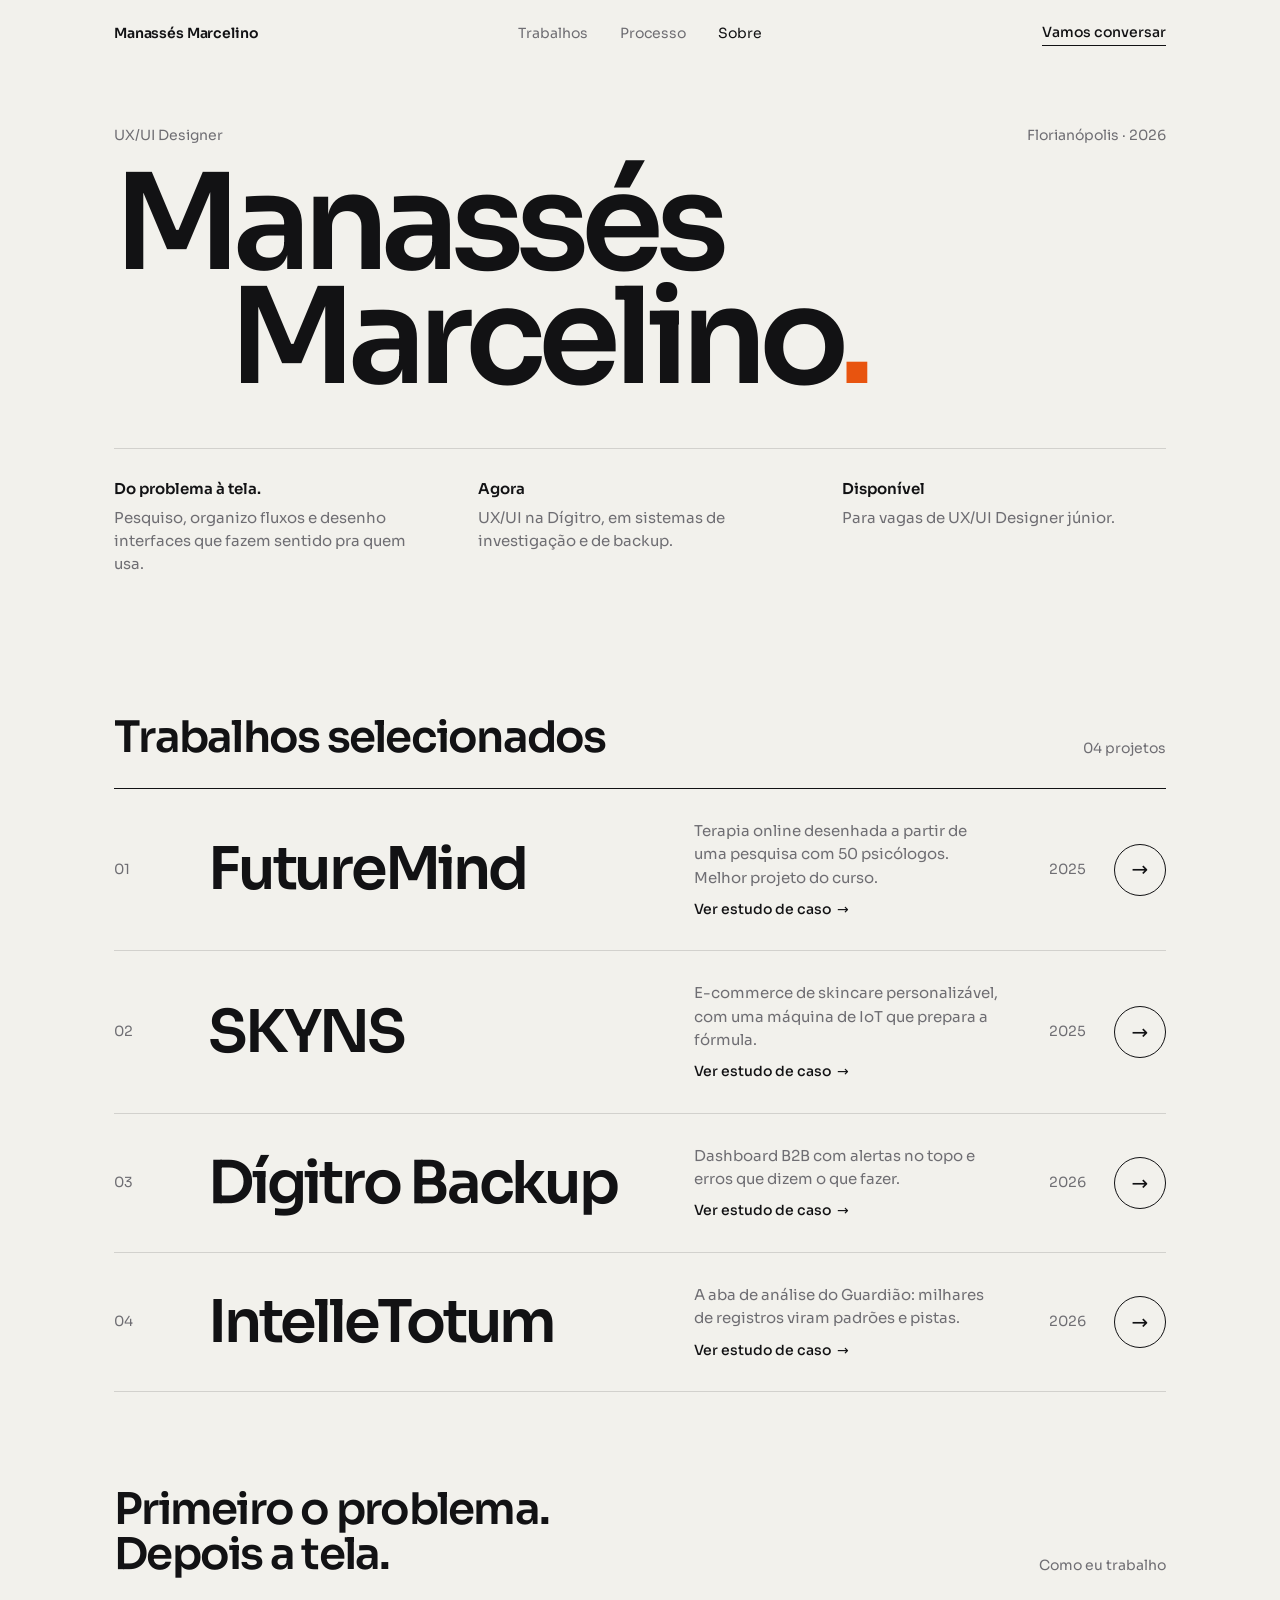
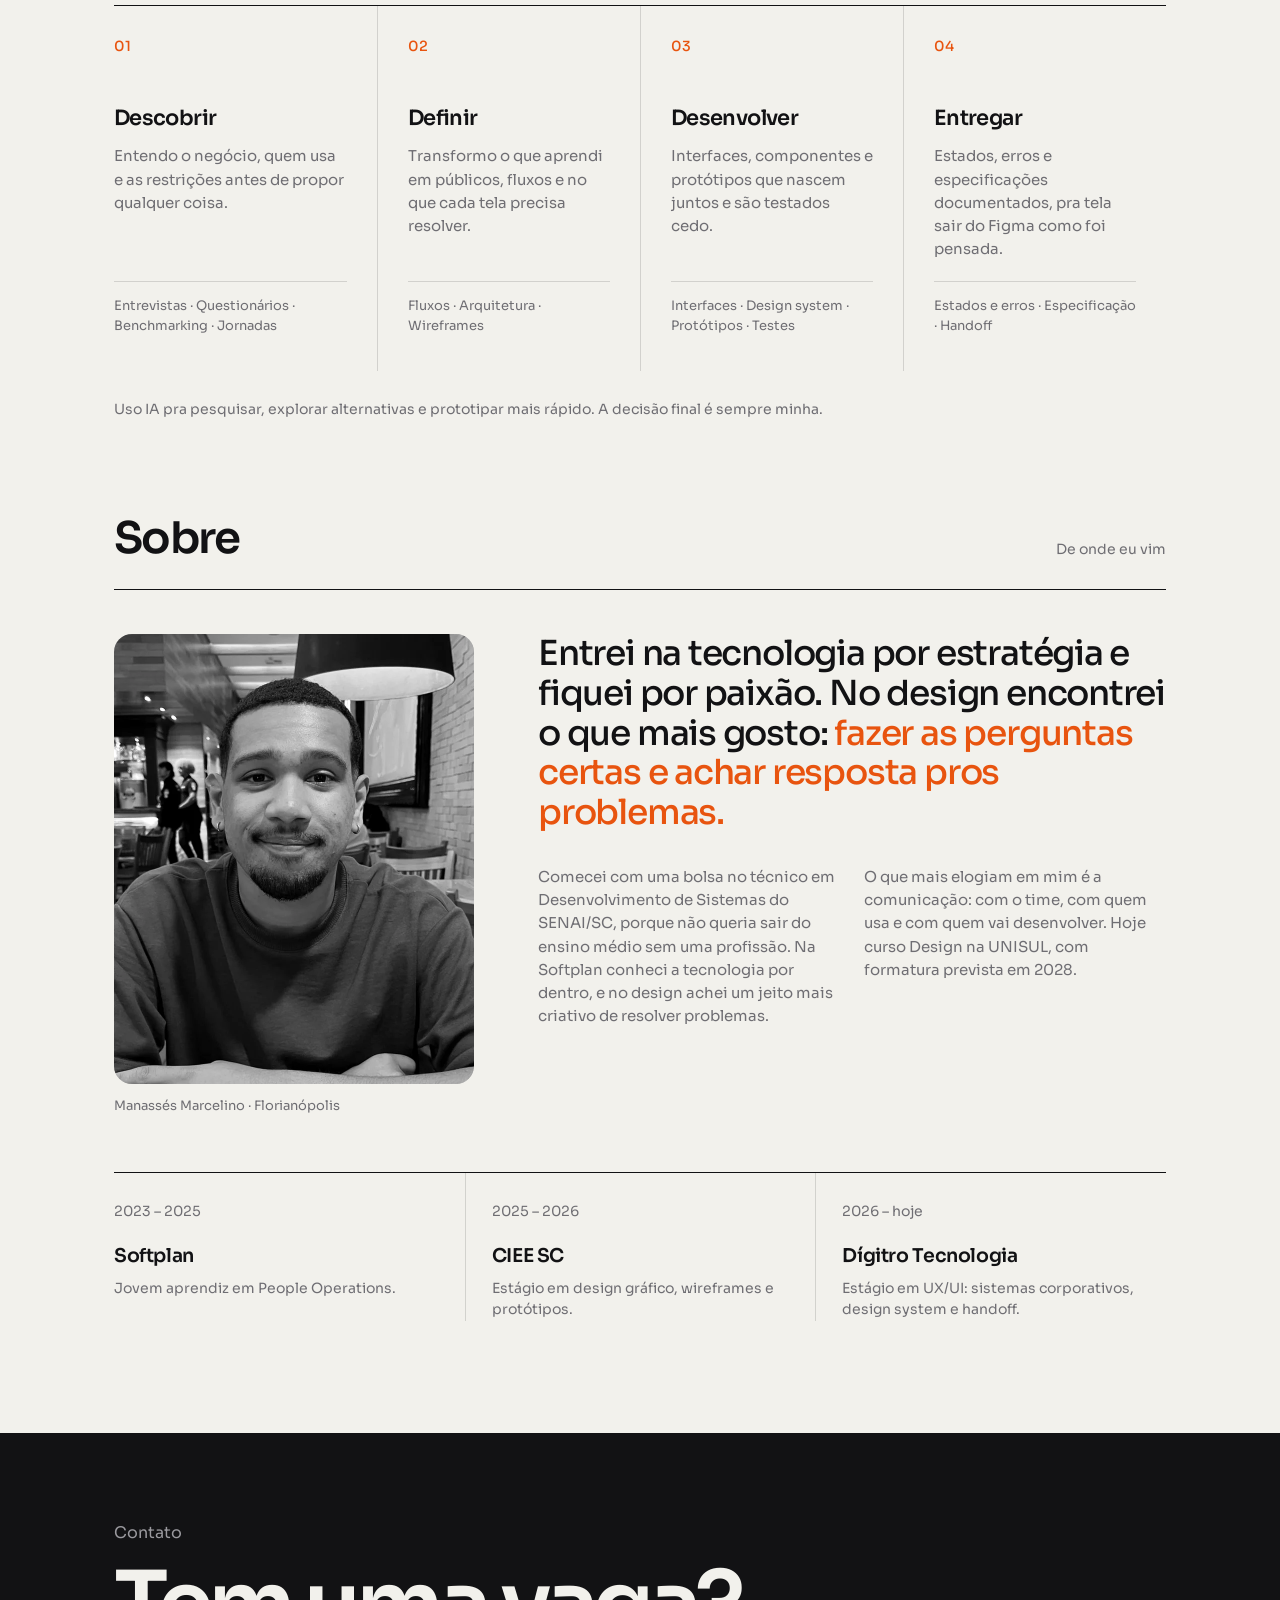
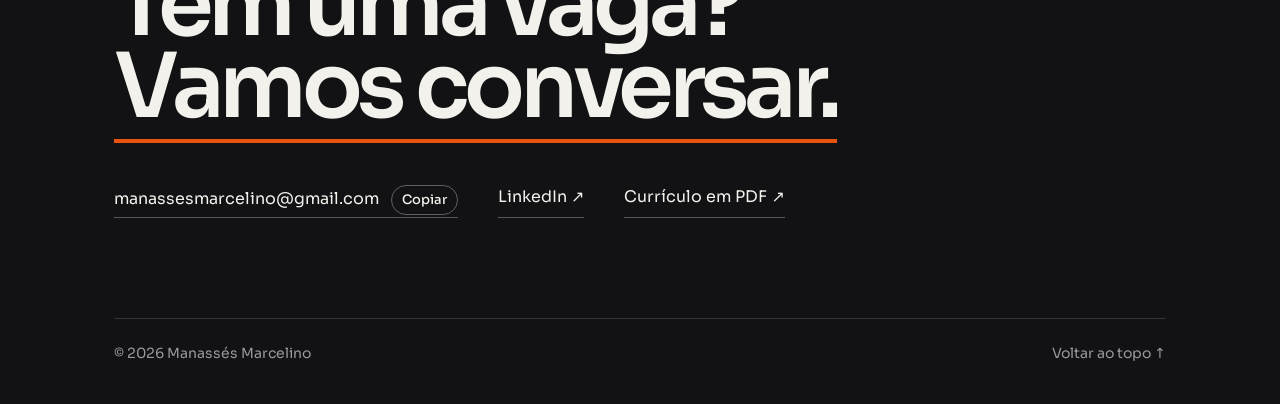
==== commit 703efb20: "Atualização Portfolio" ====
--- a/portfolio/index.html
+++ b/portfolio/index.html
@@ -51,29 +51,33 @@
           <a class="projeto-item revela" href="futuremind.html" data-img="assets/futuremind-mockups.webp">
             <span class="n">01</span>
             <h3>FutureMind</h3>
-            <p>Terapia online desenhada a partir de uma pesquisa com 50 psicólogos. Melhor projeto do curso.</p>
+            <div class="desc"><p>Terapia online desenhada a partir de uma pesquisa com 50 psicólogos. Melhor projeto do curso.</p><span class="ver-case">Ver estudo de caso <i>→</i></span></div>
             <span class="ano">2025</span>
+            <span class="seta-circ" aria-hidden="true">→</span>
             <img class="thumb" src="assets/futuremind-mockups.webp" alt="" loading="lazy">
           </a>
           <a class="projeto-item revela" href="skyns.html" data-img="assets/sk-inicio.webp">
             <span class="n">02</span>
             <h3>SKYNS</h3>
-            <p>E-commerce de skincare personalizável, com uma máquina de IoT que prepara a fórmula.</p>
+            <div class="desc"><p>E-commerce de skincare personalizável, com uma máquina de IoT que prepara a fórmula.</p><span class="ver-case">Ver estudo de caso <i>→</i></span></div>
             <span class="ano">2025</span>
+            <span class="seta-circ" aria-hidden="true">→</span>
             <img class="thumb" src="assets/sk-inicio.webp" alt="" loading="lazy">
           </a>
           <a class="projeto-item revela" href="backup.html" data-img="assets/bk-dashboard.webp">
             <span class="n">03</span>
             <h3>Dígitro Backup</h3>
-            <p>Dashboard B2B com alertas no topo e erros que dizem o que fazer.</p>
+            <div class="desc"><p>Dashboard B2B com alertas no topo e erros que dizem o que fazer.</p><span class="ver-case">Ver estudo de caso <i>→</i></span></div>
             <span class="ano">2026</span>
+            <span class="seta-circ" aria-hidden="true">→</span>
             <img class="thumb" src="assets/bk-dashboard.webp" alt="" loading="lazy">
           </a>
           <a class="projeto-item revela" href="intelletotum.html" data-img="assets/it-tempo.webp">
             <span class="n">04</span>
             <h3>IntelleTotum</h3>
-            <p>A aba de análise do Guardião: milhares de registros viram padrões e pistas.</p>
+            <div class="desc"><p>A aba de análise do Guardião: milhares de registros viram padrões e pistas.</p><span class="ver-case">Ver estudo de caso <i>→</i></span></div>
             <span class="ano">2026</span>
+            <span class="seta-circ" aria-hidden="true">→</span>
             <img class="thumb" src="assets/it-tempo.webp" alt="" loading="lazy">
           </a>
         </div>
@@ -96,11 +100,18 @@
     <section id="sobre" class="secao">
       <div class="wrap">
         <div class="secao-titulo revela"><h2>Sobre</h2><span>De onde eu vim</span></div>
-        <div class="sobre-grid">
-          <p class="frase revela">Entrei na tecnologia por estratégia e fiquei por paixão. No design encontrei o que mais gosto: <em>fazer as perguntas certas e achar resposta pros problemas.</em></p>
-          <div class="sobre-lado revela" style="--atraso: .08s">
+        <div class="sobre-foto-grid">
+          <figure class="retrato revela">
+            <img src="assets/foto-cor.webp" alt="" class="cor" loading="lazy">
+            <img src="assets/foto-pb.webp" alt="Foto de Manassés Marcelino" class="pb" loading="lazy">
+            <figcaption>Manassés Marcelino · Florianópolis</figcaption>
+          </figure>
+          <div class="sobre-textos">
+            <p class="frase revela">Entrei na tecnologia por estratégia e fiquei por paixão. No design encontrei o que mais gosto: <em>fazer as perguntas certas e achar resposta pros problemas.</em></p>
+            <div class="sobre-lado revela" style="--atraso: .08s">
             <p>Comecei com uma bolsa no técnico em Desenvolvimento de Sistemas do SENAI/SC, porque não queria sair do ensino médio sem uma profissão. Na Softplan conheci a tecnologia por dentro, e no design achei um jeito mais criativo de resolver problemas.</p>
             <p>O que mais elogiam em mim é a comunicação: com o time, com quem usa e com quem vai desenvolver. Hoje curso Design na UNISUL, com formatura prevista em 2028.</p>
+          </div>
           </div>
         </div>
         <div class="trajetoria">
@@ -117,7 +128,7 @@
       <span class="rodape-rot revela">Contato</span>
       <h2 class="revela">Tem uma vaga?<br><a href="mailto:manassesmarcelino@gmail.com">Vamos conversar.</a></h2>
       <div class="rodape-links revela">
-        <a href="mailto:manassesmarcelino@gmail.com">manassesmarcelino@gmail.com</a>
+        <button type="button" class="copiar-email" data-email="manassesmarcelino@gmail.com"><span class="txt">manassesmarcelino@gmail.com</span><span class="acao">Copiar</span></button>
         <a href="https://www.linkedin.com/in/manasses-marcelino-ux" target="_blank" rel="noopener">LinkedIn ↗</a>
         <a href="curriculo.pdf" target="_blank" rel="noopener">Currículo em PDF ↗</a>
       </div>
@@ -125,7 +136,7 @@
     </div>
   </footer>
 
-  <div class="preview" aria-hidden="true"><img alt=""></div>
+  <div class="preview" aria-hidden="true"><img alt=""><span class="preview-selo">Ver case →</span></div>
   <script>
 // Interações leves: entrada no scroll, menu e prévia dos projetos.
 (function () {
@@ -196,5 +207,8 @@
 })();
 
 </script>
+<script>
+document.querySelectorAll(".copiar-email").forEach(function(b){b.addEventListener("click",function(){var e=b.getAttribute("data-email");var ok=function(){var s=b.querySelector(".acao");s.textContent="Copiado!";b.classList.add("ok");setTimeout(function(){s.textContent="Copiar";b.classList.remove("ok");},2000);};if(navigator.clipboard){navigator.clipboard.writeText(e).then(ok,function(){location.href="mailto:"+e;});}else{location.href="mailto:"+e;}});});
+</script>
 </body>
 </html>
--- a/portfolio/styles.css
+++ b/portfolio/styles.css
@@ -401,3 +401,63 @@
 .decisao strong { font-size: 18px; }
 .prox-case { padding: 100px 0 110px; }
 .prox-case a.grande { font-size: clamp(40px, 6.6vw, 100px); }
+
+/* Sinais de que o projeto é clicável */
+.projeto-item { grid-template-columns: 70px 1.5fr 1fr 60px 56px; cursor: pointer; }
+.projeto-item .desc { display: flex; flex-direction: column; gap: 10px; }
+.ver-case { font-size: 14px; font-weight: 500; color: var(--ink); display: inline-flex; gap: 6px; align-items: center; }
+.ver-case i { font-style: normal; transition: transform .35s var(--ease); }
+.projeto-item:hover .ver-case { color: var(--laranja); }
+.projeto-item:hover .ver-case i { transform: translateX(5px); }
+.seta-circ {
+  width: 52px; height: 52px; border-radius: 50%; border: 1px solid var(--ink); justify-self: end;
+  display: grid; place-items: center; font-size: 20px; transition: background .3s, border-color .3s, color .3s, transform .45s var(--ease);
+}
+.projeto-item:hover .seta-circ { background: var(--laranja); border-color: var(--laranja); color: #fff; transform: rotate(-45deg); }
+.preview-selo { position: absolute; left: 14px; bottom: 14px; padding: 8px 14px; border-radius: 999px; background: var(--ink); color: var(--bg); font-size: 14px; font-weight: 500; }
+@media (max-width: 860px), (hover: none) {
+  .projeto-item { grid-template-columns: 36px 1fr 44px; }
+  .projeto-item .desc, .projeto-item .ano { grid-column: 2; }
+  .projeto-item .seta-circ { grid-column: 3; grid-row: 1; width: 44px; height: 44px; font-size: 17px; align-self: center; }
+  .projeto-item .thumb { grid-column: 1 / -1; }
+}
+
+/* Copiar e-mail */
+.copiar-email { font: inherit; color: var(--bg); background: none; border: 0; cursor: pointer; display: inline-flex; align-items: center; gap: 12px; padding: 0 0 2px; border-bottom: 1px solid rgba(242, 241, 236, .3); }
+.copiar-email .acao { font-size: 13px; font-weight: 500; padding: 4px 10px; border-radius: 999px; border: 1px solid rgba(242, 241, 236, .35); transition: background .2s, color .2s, border-color .2s; }
+.copiar-email:hover .acao { background: var(--bg); color: var(--ink); }
+.copiar-email.ok .acao { background: var(--laranja); border-color: var(--laranja); color: #fff; }
+
+/* Linha de leitura no topo dos cases */
+.progresso { position: fixed; top: 0; left: 0; right: 0; height: 3px; background: var(--laranja); transform: scaleX(0); transform-origin: left; z-index: 60; pointer-events: none; }
+
+/* Transição suave entre páginas */
+@view-transition { navigation: auto; }
+::view-transition-old(root), ::view-transition-new(root) { animation-duration: .35s; animation-timing-function: ease; }
+@media (prefers-reduced-motion: reduce) { ::view-transition-old(root), ::view-transition-new(root) { animation: none; } }
+
+/* Resumo de 30 segundos no topo dos cases */
+.resumo { display: grid; grid-template-columns: repeat(3, 1fr); margin-top: 36px; background: var(--branco); border-radius: 18px; border: 1px solid var(--line); }
+.resumo > div { padding: 24px 26px; }
+.resumo > div + div { border-left: 1px solid var(--line); }
+.resumo span { display: block; font-size: 13px; font-weight: 500; color: var(--laranja); margin-bottom: 8px; }
+.resumo p { font-size: 15px; line-height: 1.55; color: var(--ink); }
+@media (max-width: 860px) {
+  .resumo { grid-template-columns: 1fr; }
+  .resumo > div + div { border-left: 0; border-top: 1px solid var(--line); }
+}
+
+/* Sobre com foto */
+.sobre-foto-grid { display: grid; grid-template-columns: minmax(240px, 360px) 1fr; gap: 64px; padding: 44px 0 56px; align-items: start; }
+.sobre-textos { display: flex; flex-direction: column; gap: 32px; }
+.sobre-textos .sobre-lado { display: grid; grid-template-columns: 1fr 1fr; gap: 24px; padding-top: 0; }
+.retrato { position: relative; margin: 0; }
+.retrato img { width: 100%; aspect-ratio: 4 / 5; object-fit: cover; border-radius: 18px; display: block; }
+.retrato .pb { position: absolute; inset: 0; height: auto; transition: opacity .6s var(--ease); }
+.retrato:hover .pb { opacity: 0; }
+.retrato figcaption { margin-top: 12px; font-size: 13px; color: var(--muted); }
+@media (max-width: 860px) {
+  .sobre-foto-grid { grid-template-columns: 1fr; gap: 28px; }
+  .retrato { max-width: 320px; }
+  .sobre-textos .sobre-lado { grid-template-columns: 1fr; }
+}
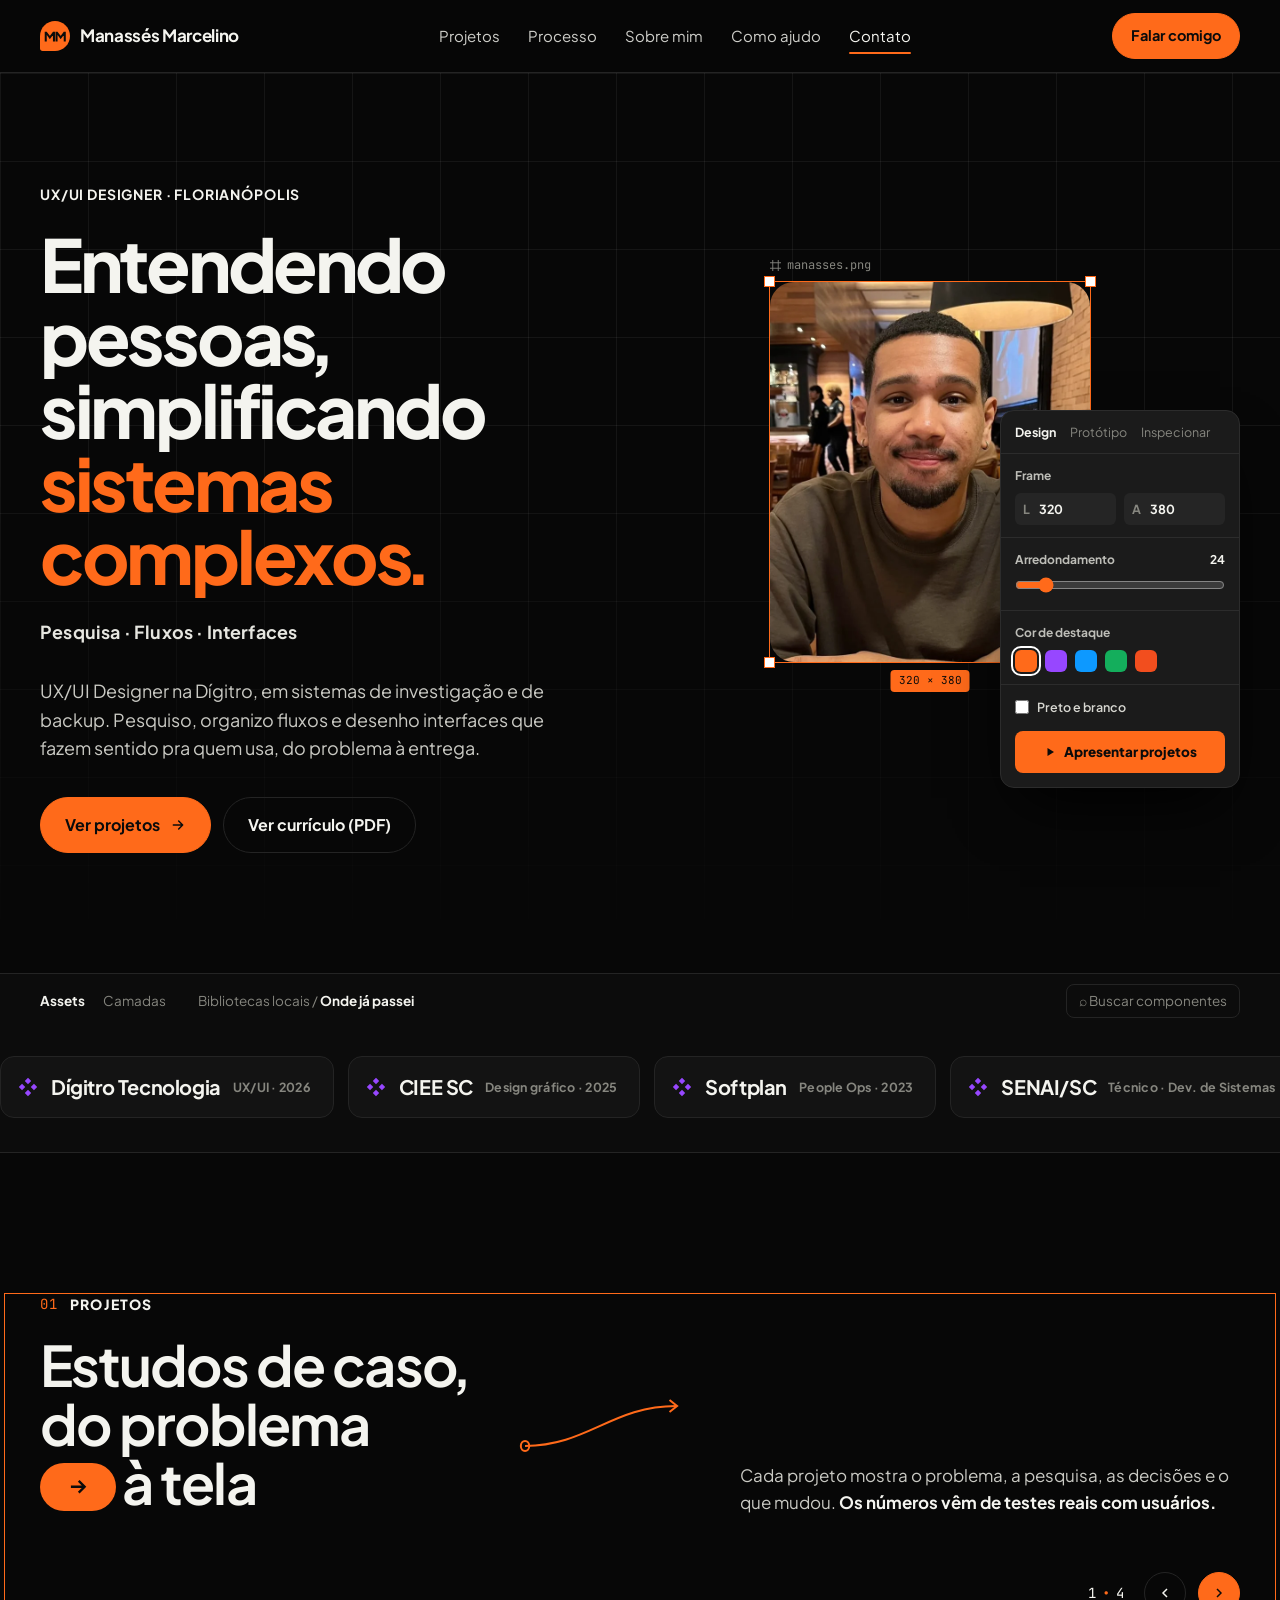
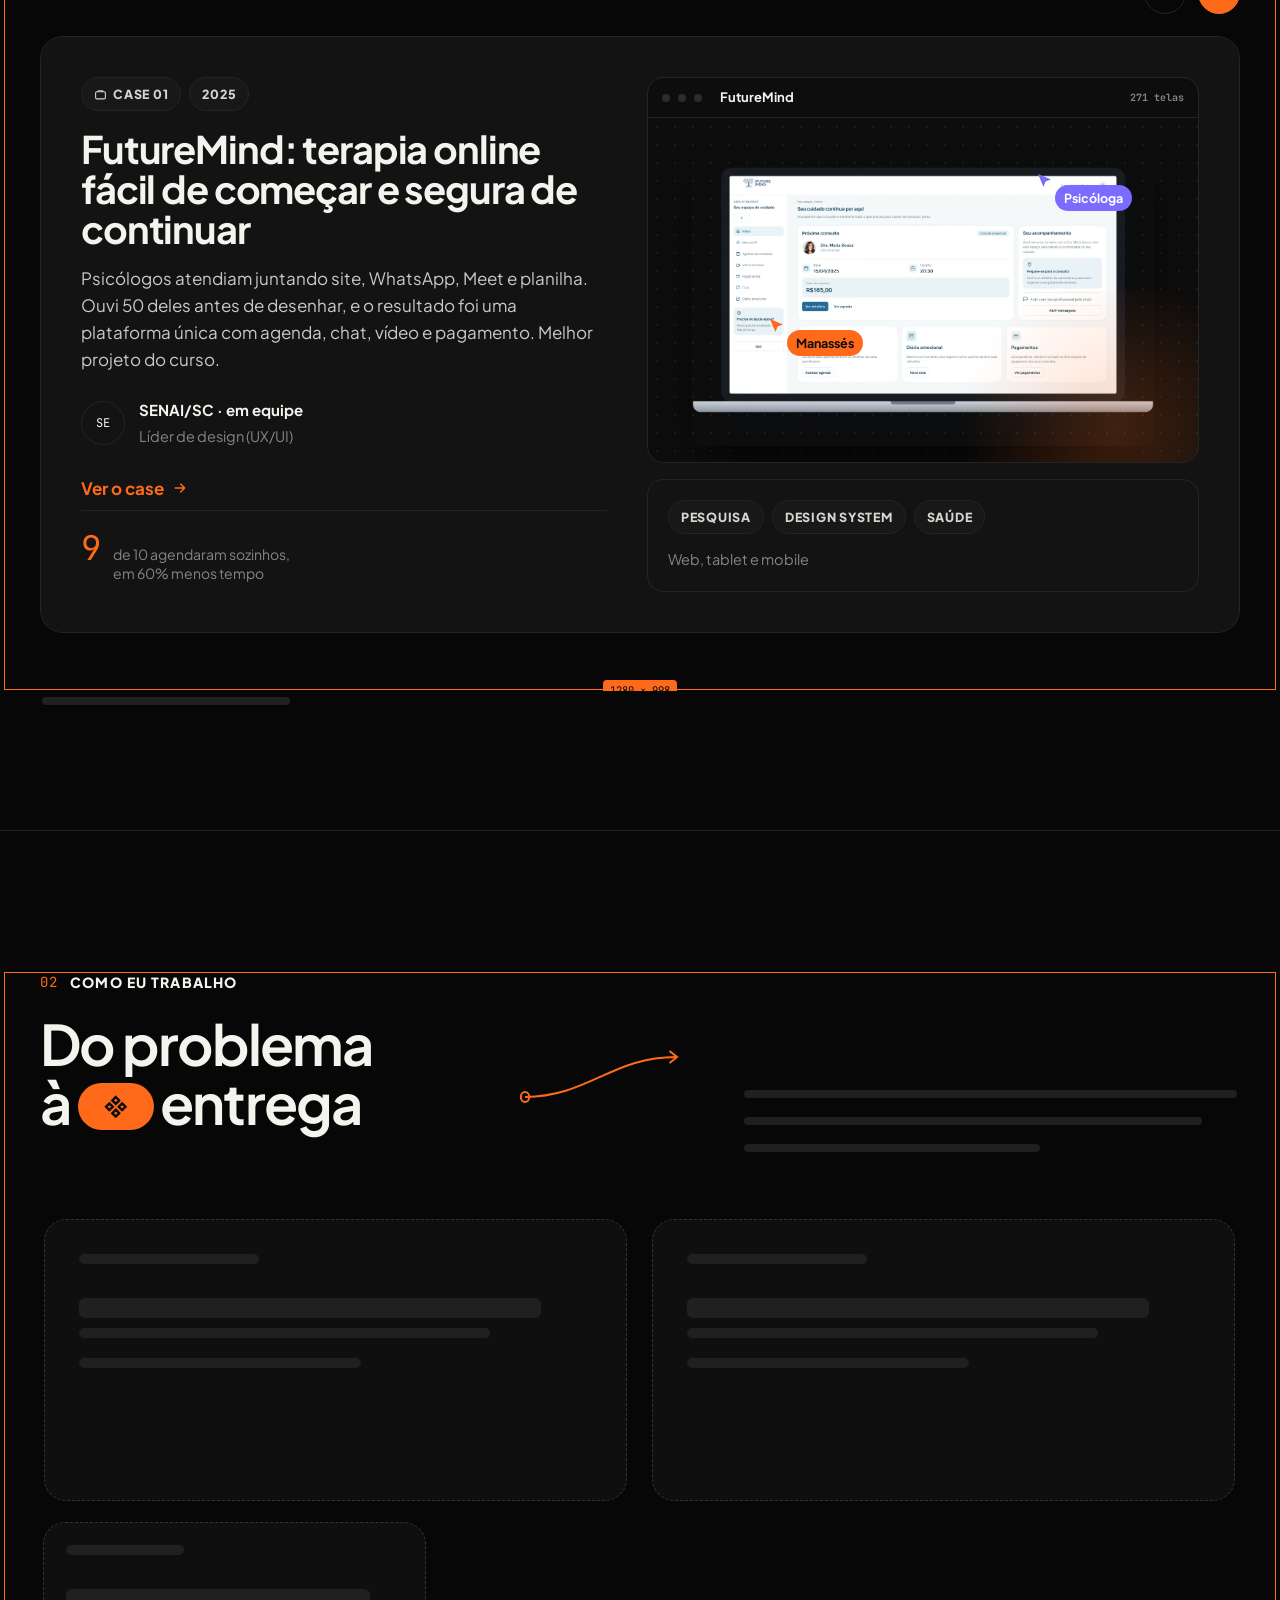
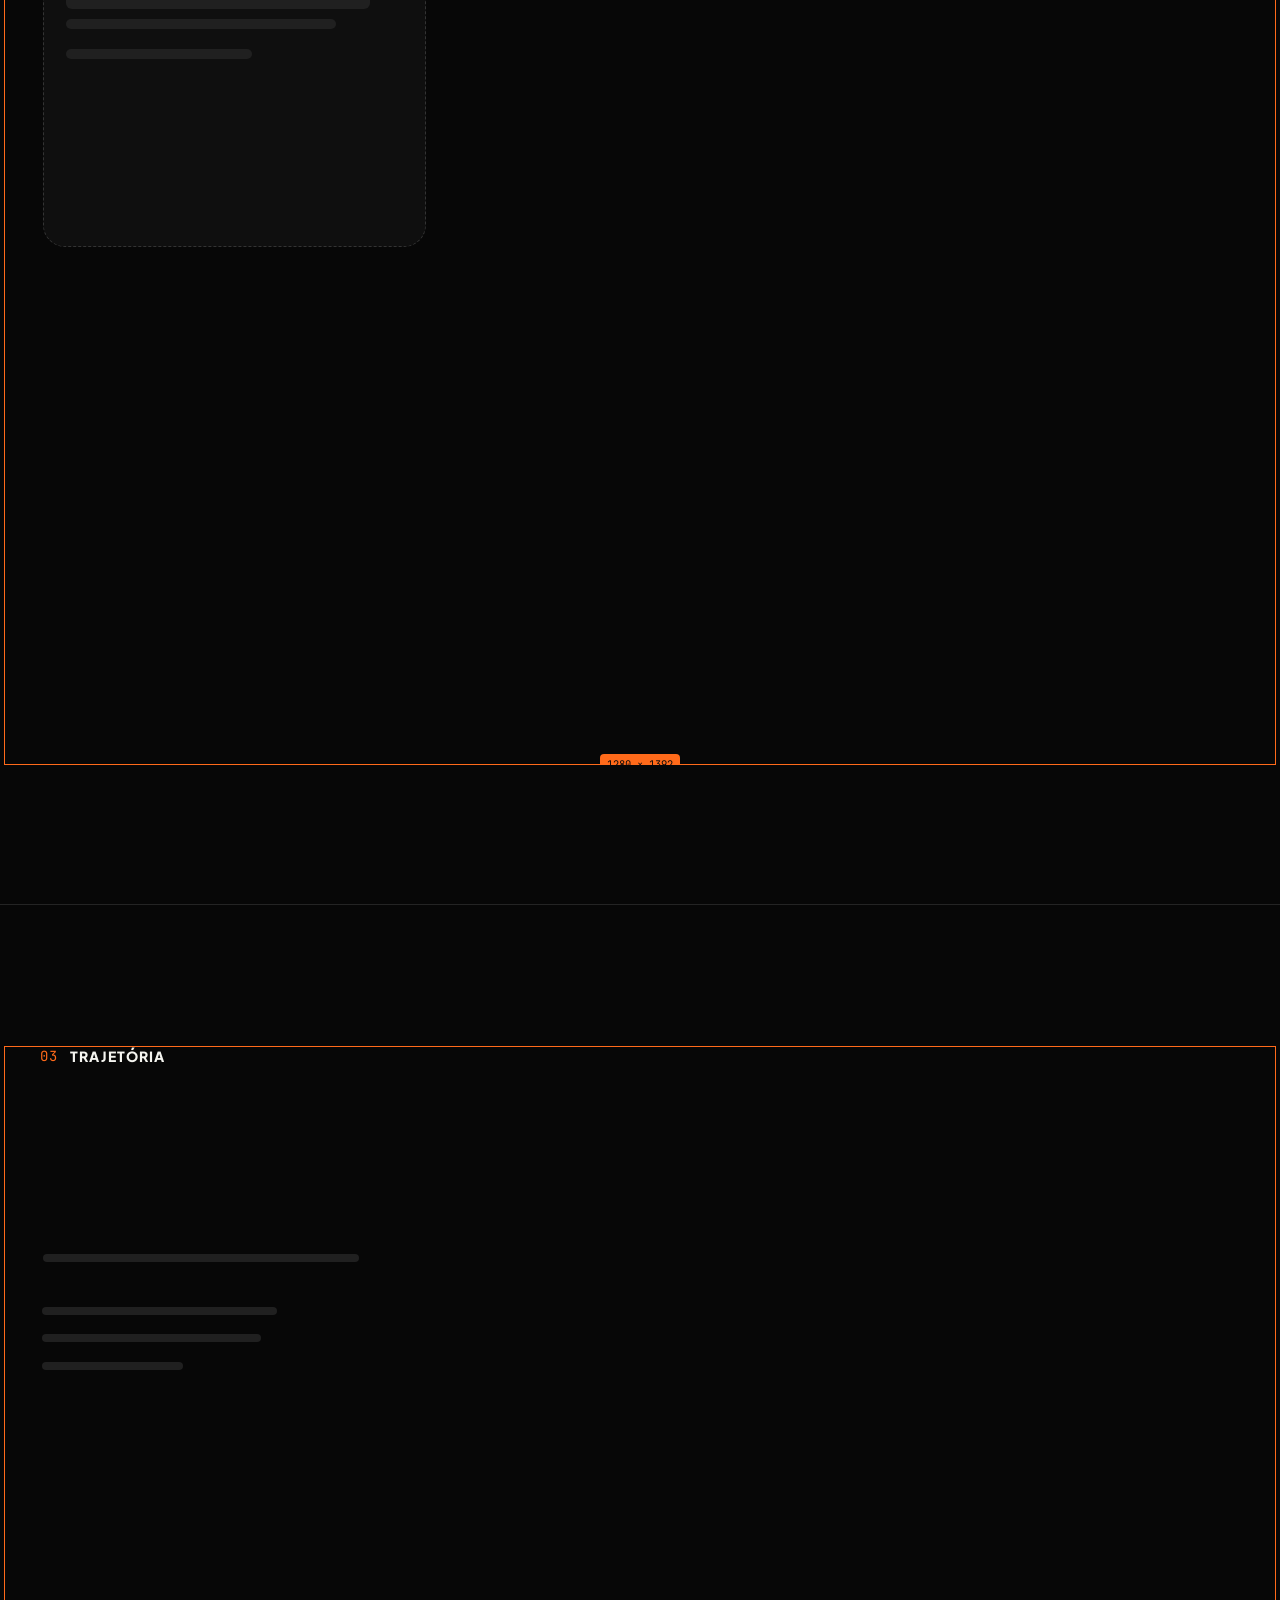
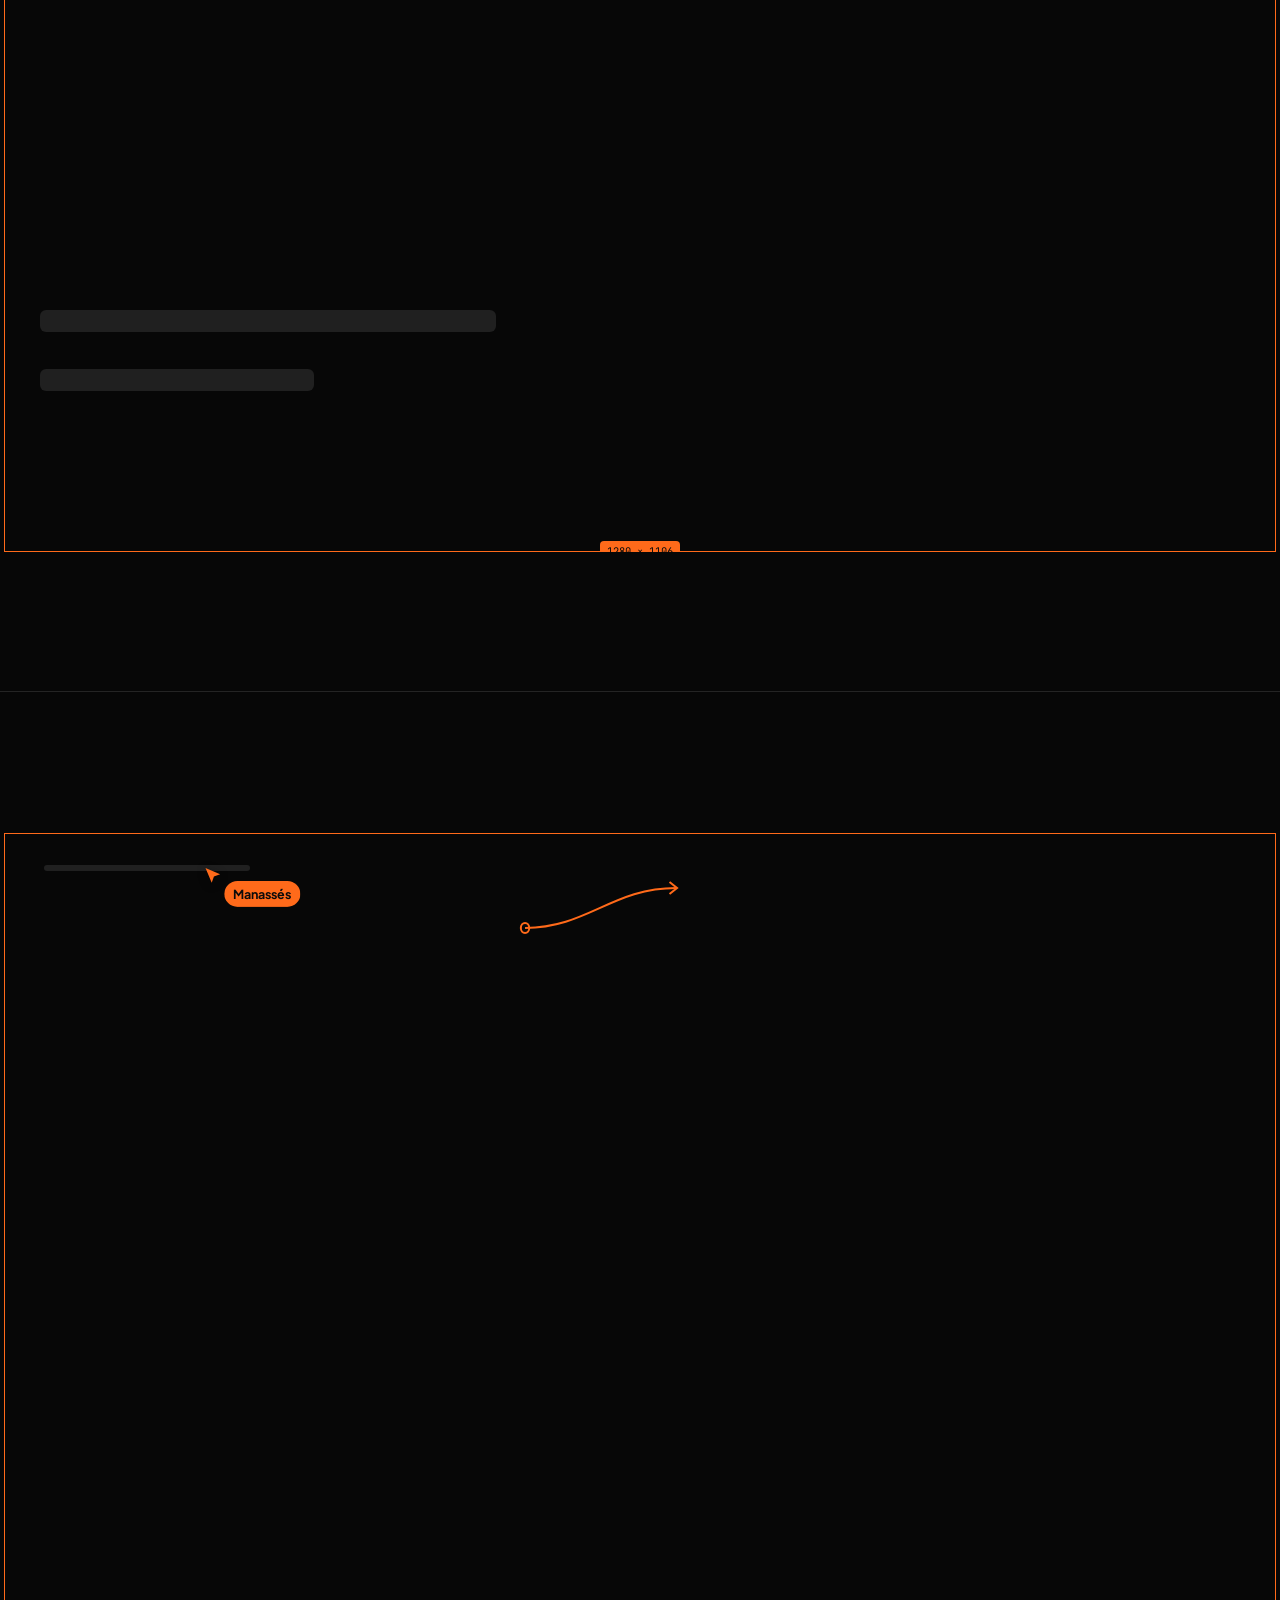
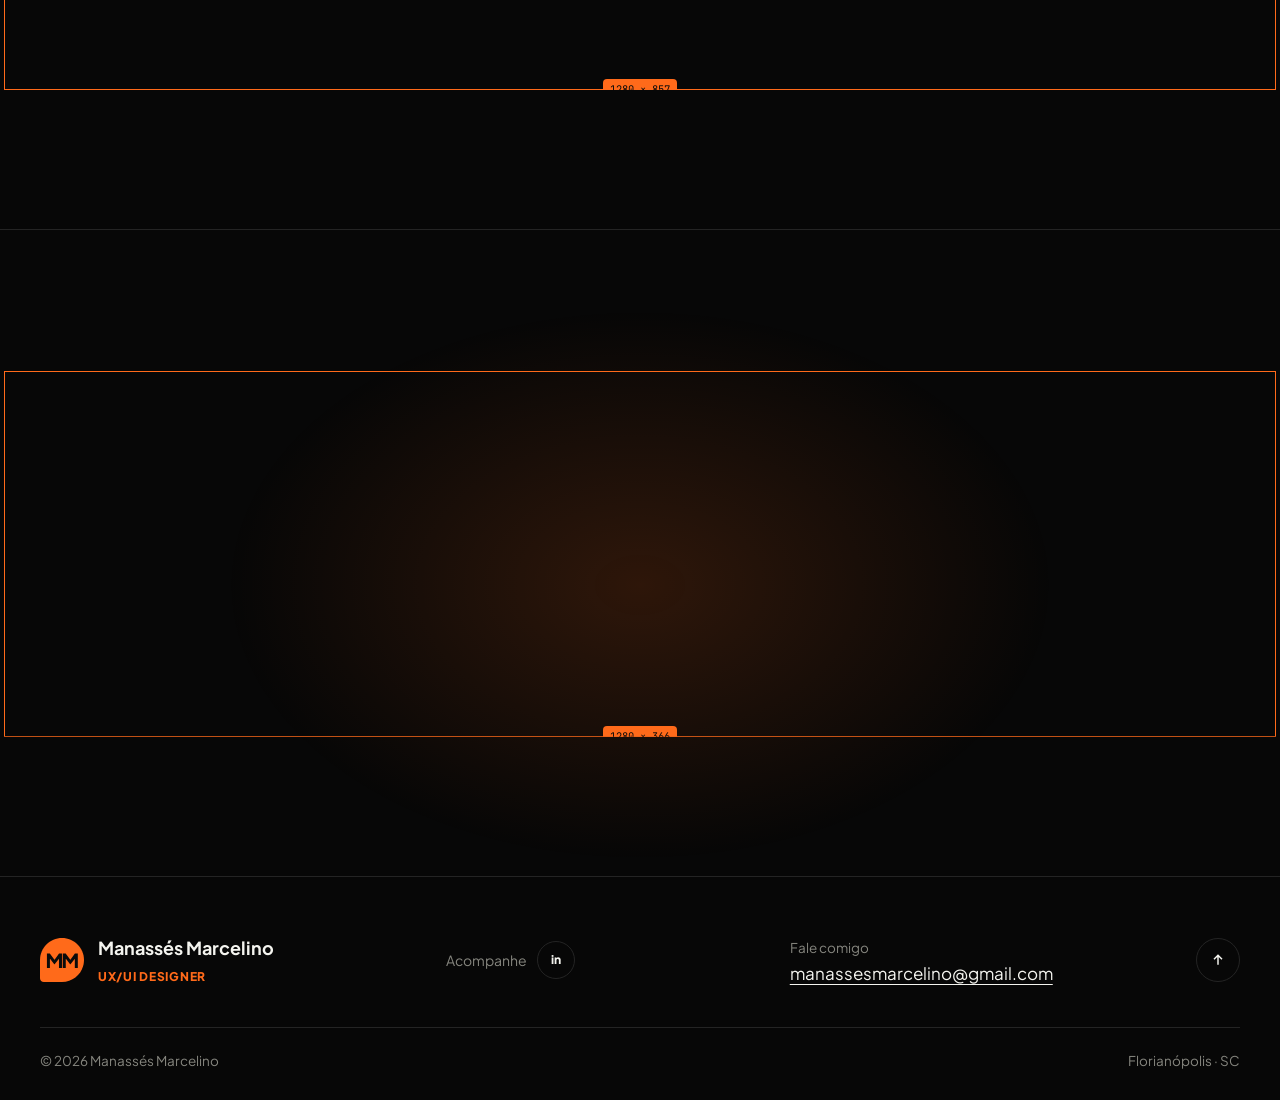
==== commit ad112ac5: "Atualização Portfolio" ====
--- a/portfolio/index.html
+++ b/portfolio/index.html
@@ -1,214 +1,791 @@
 <!doctype html>
-<html lang="pt-BR">
+<html lang="pt-BR" data-construir>
 <head>
-  <meta charset="utf-8">
-  <meta name="viewport" content="width=device-width, initial-scale=1">
-  <title>Manassés Marcelino — UX/UI Designer</title>
-  <meta name="description" content="Portfólio de Manassés Marcelino, UX/UI Designer em Florianópolis. Produtos digitais, pesquisa, design systems e sistemas complexos.">
-  <meta name="theme-color" content="#F2F1EC">
-  <link rel="preconnect" href="https://fonts.googleapis.com">
-  <link rel="preconnect" href="https://fonts.gstatic.com" crossorigin>
-  <link href="https://fonts.googleapis.com/css2?family=Sora:wght@300;400;500;600;700&display=swap" rel="stylesheet">
-  <link rel="icon" href="favicon.svg" type="image/svg+xml">
-  <meta property="og:type" content="website">
-  <meta property="og:title" content="Manassés Marcelino — UX/UI Designer">
-  <meta property="og:description" content="Portfólio de Manassés Marcelino, UX/UI Designer em Florianópolis.">
-  <meta property="og:image" content="https://manassesmarcelino.vercel.app/og.png">
-  <meta name="twitter:card" content="summary_large_image">
-  <link rel="stylesheet" href="styles.css">
+<meta charset="utf-8">
+<meta name="viewport" content="width=device-width, initial-scale=1">
+<title>Manassés Marcelino — UX/UI Designer</title>
+<meta property="og:type" content="website"><meta property="og:site_name" content="Manassés Marcelino"><meta property="og:title" content="Manassés Marcelino — UX/UI Designer"><meta property="og:description" content="UX/UI Designer em Florianópolis. Pesquiso, organizo fluxos e desenho interfaces que fazem sentido pra quem usa."><meta property="og:url" content="https://manassesmarcelino.vercel.app/"><meta property="og:image" content="https://manassesmarcelino.vercel.app/og.png"><meta property="og:image:width" content="1200"><meta property="og:image:height" content="630"><meta property="og:locale" content="pt_BR"><meta name="twitter:card" content="summary_large_image"><meta name="twitter:image" content="https://manassesmarcelino.vercel.app/og.png">
+<meta name="description" content="UX/UI Designer em Florianópolis. Pesquiso, organizo fluxos e desenho interfaces que fazem sentido pra quem usa.">
+<link rel="icon" href="favicon.svg" type="image/svg+xml"><link rel="icon" href="favicon.png" type="image/png" sizes="64x64"><link rel="apple-touch-icon" href="favicon.png">
+<link rel="preconnect" href="https://fonts.googleapis.com"><link rel="preconnect" href="https://fonts.gstatic.com" crossorigin>
+<link href="https://fonts.googleapis.com/css2?family=Plus+Jakarta+Sans:wght@200..800&family=JetBrains+Mono:wght@400;500;700&display=swap" rel="stylesheet">
+<link rel="stylesheet" href="site.css">
+<link rel="stylesheet" href="figma.css">
 </head>
 <body>
-
-  <header class="topo-site">
-    <div class="wrap">
-      <a href="#inicio" class="logo">Manassés Marcelino</a>
-      <nav class="menu">
-        <a href="#trabalhos">Trabalhos</a>
-        <a href="#processo">Processo</a>
-        <a href="#sobre">Sobre</a>
-      </nav>
-      <a href="#contato" class="cta-link">Vamos conversar</a>
-    </div>
-  </header>
-
-  <main id="inicio">
-    <section class="abertura">
-      <div class="wrap">
-        <div class="abertura-linha revela"><span>UX/UI Designer</span><span>Florianópolis · 2026</span></div>
-        <h1 class="nome-gigante revela"><span>Manassés</span><span>Marcelino<i>.</i></span></h1>
-        <div class="abertura-pe">
-          <div class="revela"><strong>Do problema à tela.</strong><p>Pesquiso, organizo fluxos e desenho interfaces que fazem sentido pra quem usa.</p></div>
-          <div class="revela" style="--atraso: .08s"><strong>Agora</strong><p>UX/UI na Dígitro, em sistemas de investigação e de backup.</p></div>
-          <div class="revela" style="--atraso: .16s"><strong>Disponível</strong><p>Para vagas de UX/UI Designer júnior.</p></div>
-        </div>
-      </div>
-    </section>
-
-    <section id="trabalhos" class="secao">
-      <div class="wrap">
-        <div class="secao-titulo revela"><h2>Trabalhos selecionados</h2><span>04 projetos</span></div>
-        <div class="lista-projetos">
-          <a class="projeto-item revela" href="futuremind.html" data-img="assets/futuremind-mockups.webp">
-            <span class="n">01</span>
-            <h3>FutureMind</h3>
-            <div class="desc"><p>Terapia online desenhada a partir de uma pesquisa com 50 psicólogos. Melhor projeto do curso.</p><span class="ver-case">Ver estudo de caso <i>→</i></span></div>
-            <span class="ano">2025</span>
-            <span class="seta-circ" aria-hidden="true">→</span>
-            <img class="thumb" src="assets/futuremind-mockups.webp" alt="" loading="lazy">
-          </a>
-          <a class="projeto-item revela" href="skyns.html" data-img="assets/sk-inicio.webp">
-            <span class="n">02</span>
-            <h3>SKYNS</h3>
-            <div class="desc"><p>E-commerce de skincare personalizável, com uma máquina de IoT que prepara a fórmula.</p><span class="ver-case">Ver estudo de caso <i>→</i></span></div>
-            <span class="ano">2025</span>
-            <span class="seta-circ" aria-hidden="true">→</span>
-            <img class="thumb" src="assets/sk-inicio.webp" alt="" loading="lazy">
-          </a>
-          <a class="projeto-item revela" href="backup.html" data-img="assets/bk-dashboard.webp">
-            <span class="n">03</span>
-            <h3>Dígitro Backup</h3>
-            <div class="desc"><p>Dashboard B2B com alertas no topo e erros que dizem o que fazer.</p><span class="ver-case">Ver estudo de caso <i>→</i></span></div>
-            <span class="ano">2026</span>
-            <span class="seta-circ" aria-hidden="true">→</span>
-            <img class="thumb" src="assets/bk-dashboard.webp" alt="" loading="lazy">
-          </a>
-          <a class="projeto-item revela" href="intelletotum.html" data-img="assets/it-tempo.webp">
-            <span class="n">04</span>
-            <h3>IntelleTotum</h3>
-            <div class="desc"><p>A aba de análise do Guardião: milhares de registros viram padrões e pistas.</p><span class="ver-case">Ver estudo de caso <i>→</i></span></div>
-            <span class="ano">2026</span>
-            <span class="seta-circ" aria-hidden="true">→</span>
-            <img class="thumb" src="assets/it-tempo.webp" alt="" loading="lazy">
-          </a>
-        </div>
-      </div>
-    </section>
-
-    <section id="processo" class="secao">
-      <div class="wrap">
-        <div class="secao-titulo revela"><h2>Primeiro o problema.<br>Depois a tela.</h2><span>Como eu trabalho</span></div>
-        <div class="etapas">
-          <div class="revela"><b>01</b><strong>Descobrir</strong><p>Entendo o negócio, quem usa e as restrições antes de propor qualquer coisa.</p><small>Entrevistas · Questionários · Benchmarking · Jornadas</small></div>
-          <div class="revela" style="--atraso: .08s"><b>02</b><strong>Definir</strong><p>Transformo o que aprendi em públicos, fluxos e no que cada tela precisa resolver.</p><small>Fluxos · Arquitetura · Wireframes</small></div>
-          <div class="revela" style="--atraso: .16s"><b>03</b><strong>Desenvolver</strong><p>Interfaces, componentes e protótipos que nascem juntos e são testados cedo.</p><small>Interfaces · Design system · Protótipos · Testes</small></div>
-          <div class="revela" style="--atraso: .24s"><b>04</b><strong>Entregar</strong><p>Estados, erros e especificações documentados, pra tela sair do Figma como foi pensada.</p><small>Estados e erros · Especificação · Handoff</small></div>
-        </div>
-        <p class="nota revela">Uso IA pra pesquisar, explorar alternativas e prototipar mais rápido. A decisão final é sempre minha.</p>
-      </div>
-    </section>
-
-    <section id="sobre" class="secao">
-      <div class="wrap">
-        <div class="secao-titulo revela"><h2>Sobre</h2><span>De onde eu vim</span></div>
-        <div class="sobre-foto-grid">
-          <figure class="retrato revela">
-            <img src="assets/foto-cor.webp" alt="" class="cor" loading="lazy">
-            <img src="assets/foto-pb.webp" alt="Foto de Manassés Marcelino" class="pb" loading="lazy">
-            <figcaption>Manassés Marcelino · Florianópolis</figcaption>
-          </figure>
-          <div class="sobre-textos">
-            <p class="frase revela">Entrei na tecnologia por estratégia e fiquei por paixão. No design encontrei o que mais gosto: <em>fazer as perguntas certas e achar resposta pros problemas.</em></p>
-            <div class="sobre-lado revela" style="--atraso: .08s">
-            <p>Comecei com uma bolsa no técnico em Desenvolvimento de Sistemas do SENAI/SC, porque não queria sair do ensino médio sem uma profissão. Na Softplan conheci a tecnologia por dentro, e no design achei um jeito mais criativo de resolver problemas.</p>
-            <p>O que mais elogiam em mim é a comunicação: com o time, com quem usa e com quem vai desenvolver. Hoje curso Design na UNISUL, com formatura prevista em 2028.</p>
-          </div>
-          </div>
-        </div>
-        <div class="trajetoria">
-          <div class="revela"><span>2023 – 2025</span><strong>Softplan</strong><p>Jovem aprendiz em People Operations.</p></div>
-          <div class="revela"><span>2025 – 2026</span><strong>CIEE SC</strong><p>Estágio em design gráfico, wireframes e protótipos.</p></div>
-          <div class="revela"><span>2026 – hoje</span><strong>Dígitro Tecnologia</strong><p>Estágio em UX/UI: sistemas corporativos, design system e handoff.</p></div>
-        </div>
-      </div>
-    </section>
-  </main>
-
-  <footer id="contato" class="rodape">
-    <div class="wrap">
-      <span class="rodape-rot revela">Contato</span>
-      <h2 class="revela">Tem uma vaga?<br><a href="mailto:manassesmarcelino@gmail.com">Vamos conversar.</a></h2>
-      <div class="rodape-links revela">
-        <button type="button" class="copiar-email" data-email="manassesmarcelino@gmail.com"><span class="txt">manassesmarcelino@gmail.com</span><span class="acao">Copiar</span></button>
-        <a href="https://www.linkedin.com/in/manasses-marcelino-ux" target="_blank" rel="noopener">LinkedIn ↗</a>
-        <a href="curriculo.pdf" target="_blank" rel="noopener">Currículo em PDF ↗</a>
-      </div>
-      <div class="rodape-fim"><span>© 2026 Manassés Marcelino</span><a href="#inicio">Voltar ao topo ↑</a></div>
-    </div>
-  </footer>
-
-  <div class="preview" aria-hidden="true"><img alt=""><span class="preview-selo">Ver case →</span></div>
-  <script>
-// Interações leves: entrada no scroll, menu e prévia dos projetos.
+<svg width="0" height="0" style="position:absolute" aria-hidden="true">
+  <symbol id="seta" viewBox="0 0 24 24"><path d="M5 12h14M13 6l6 6-6 6" fill="none" stroke="currentColor" stroke-width="2.2" stroke-linecap="round" stroke-linejoin="round"/></symbol>
+  <symbol id="cur" viewBox="0 0 16 16"><path d="M1 1l5.5 13 2-5.5L14 6.5z"/></symbol>
+</svg>
+
+<header class="topo">
+  <div class="container">
+    <a href="index.html" class="marca"><svg class="logo-mm" viewBox="0 0 210 210" aria-hidden="true"><path class="lg-pin" d="M0 105C0 47.0101 47.0101 0 105 0C162.99 0 210 47.0101 210 105C210 162.99 162.99 210 105 210H18C8.05887 210 0 201.941 0 192V105Z"/><path class="lg-mm" d="M33.072 143V74.46H46.872L72.54 108.5H66.1L91.032 74.46H104.832V143H90.572V90.192L96.276 91.48L69.872 125.52H68.032L42.548 91.48L47.332 90.192V143H33.072ZM108.706 143V74.46H122.506L148.174 108.5H141.734L166.666 74.46H180.466V143H166.206V90.192L171.91 91.48L145.506 125.52H143.666L118.182 91.48L122.966 90.192V143H108.706Z"/></svg>Manassés Marcelino</a>
+    <nav class="menu" aria-label="Principal">
+      <a href="#projetos">Projetos</a><a href="#processo">Processo</a><a href="#trajetoria">Sobre mim</a><a href="#ajuda">Como ajudo</a><a href="#contato">Contato</a>
+    </nav>
+    <a href="#contato" class="btn btn-laranja btn-sm">Falar comigo</a>
+  </div>
+</header>
+
+<main>
+<!-- HERO -->
+<section class="hero">
+  <div class="grade-fundo" aria-hidden="true"></div>
+  <div class="container">
+    <div>
+      <div class="kicker" data-r>UX/UI Designer · Florianópolis</div>
+      <h1 class="titulo" data-varre data-camada="H1 · Título">
+        <span class="l"><span>Entendendo pessoas<span class="pt">,</span></span></span>
+        <span class="l"><span>simplificando</span></span>
+        <span class="l laranja"><span>sistemas</span></span>
+        <span class="l laranja"><span>complexos<span class="pt">.</span></span></span>
+      </h1>
+      <p class="linha-pixel" data-r style="--d:.45s">Pesquisa · Fluxos · Interfaces</p>
+      <p class="lead" data-r style="--d:.55s" data-camada="Texto">UX/UI Designer na Dígitro, em sistemas de investigação e de backup. Pesquiso, organizo fluxos e desenho interfaces que fazem sentido pra quem usa, do problema à entrega.</p>
+      <div class="acoes" data-r style="--d:.65s">
+        <a href="#projetos" class="btn btn-laranja" data-camada="Botão">Ver projetos <svg><use href="#seta"/></svg></a>
+        <a href="curriculo.pdf" class="btn btn-ghost" target="_blank" rel="noopener">Ver currículo (PDF)</a>
+      </div>
+    </div>
+
+    <div class="palco" data-r style="--d:.3s">
+      <div class="frame-foto" id="ff">
+        <span class="ff-nome"><svg viewBox="0 0 12 12"><path d="M3 0v12M9 0v12M0 3h12M0 9h12"/></svg>manasses.png</span>
+        <div class="ff-img"><img src="assets/foto-cor.webp" alt="Foto de Manassés Marcelino"></div>
+        <div class="ff-sel" aria-hidden="true">
+          <i class="h nw" data-h="nw"></i><i class="h ne" data-h="ne"></i><i class="h sw" data-h="sw"></i><i class="h se" data-h="se"></i>
+          <i class="h n" data-h="n"></i><i class="h s" data-h="s"></i><i class="h e" data-h="e"></i><i class="h w" data-h="w"></i>
+        </div>
+        <span class="ff-tam" data-tam>320 × 380</span>
+        <div class="cursor lar dica"><svg><use href="#cur"/></svg><span>Arraste os cantos</span></div>
+      </div>
+
+      <div class="inspetor" data-camada="Painel · Design">
+        <div class="insp-abas"><b>Design</b><span>Protótipo</span><span>Inspecionar</span></div>
+        <div class="insp-sec">
+          <small>Frame</small>
+          <div class="insp-linha"><label>L <output data-w>320</output></label><label>A <output data-a>380</output></label></div>
+        </div>
+        <div class="insp-sec">
+          <small>Arredondamento <output data-raio-v>24</output></small>
+          <input type="range" min="0" max="200" value="24" data-raio aria-label="Arredondamento da foto">
+        </div>
+        <div class="insp-sec">
+          <small>Cor de destaque</small>
+          <div class="cores" role="radiogroup" aria-label="Cor de destaque">
+            <button style="--c:#FF6A1A" class="on" data-cor="#FF6A1A" aria-label="Laranja"></button>
+            <button style="--c:#9747FF" data-cor="#9747FF" aria-label="Roxo"></button>
+            <button style="--c:#0D99FF" data-cor="#0D99FF" aria-label="Azul"></button>
+            <button style="--c:#14AE5C" data-cor="#14AE5C" aria-label="Verde"></button>
+            <button style="--c:#F24E1E" data-cor="#F24E1E" aria-label="Vermelho"></button>
+          </div>
+        </div>
+        <div class="insp-sec insp-check"><label><input type="checkbox" data-pb> Preto e branco</label></div>
+        <a href="#projetos" class="insp-play"><svg viewBox="0 0 24 24"><path d="M7 4l13 8-13 8z"/></svg>Apresentar projetos</a>
+      </div>
+    </div>
+  </div>
+</section>
+
+<!-- FAIXA -->
+<div class="assets" aria-label="Onde já passei">
+  <div class="assets-cab container"><span class="ab on">Assets</span><span class="ab">Camadas</span><span class="caminho">Bibliotecas locais / <b>Onde já passei</b></span><span class="busca">⌕ Buscar componentes</span></div>
+  <div class="trilho" data-r>
+    <span class="comp"><svg viewBox="0 0 24 24" class="ic-comp"><path d="M12 2l3.5 3.5L12 9 8.5 5.5zM12 15l3.5 3.5L12 22l-3.5-3.5zM5.5 8.5L9 12l-3.5 3.5L2 12zM18.5 8.5L22 12l-3.5 3.5L15 12z"/></svg><b>Dígitro Tecnologia</b><small>UX/UI · 2026</small></span>
+    <span class="comp"><svg viewBox="0 0 24 24" class="ic-comp"><path d="M12 2l3.5 3.5L12 9 8.5 5.5zM12 15l3.5 3.5L12 22l-3.5-3.5zM5.5 8.5L9 12l-3.5 3.5L2 12zM18.5 8.5L22 12l-3.5 3.5L15 12z"/></svg><b>CIEE SC</b><small>Design gráfico · 2025</small></span>
+    <span class="comp"><svg viewBox="0 0 24 24" class="ic-comp"><path d="M12 2l3.5 3.5L12 9 8.5 5.5zM12 15l3.5 3.5L12 22l-3.5-3.5zM5.5 8.5L9 12l-3.5 3.5L2 12zM18.5 8.5L22 12l-3.5 3.5L15 12z"/></svg><b>Softplan</b><small>People Ops · 2023</small></span>
+    <span class="comp"><svg viewBox="0 0 24 24" class="ic-comp"><path d="M12 2l3.5 3.5L12 9 8.5 5.5zM12 15l3.5 3.5L12 22l-3.5-3.5zM5.5 8.5L9 12l-3.5 3.5L2 12zM18.5 8.5L22 12l-3.5 3.5L15 12z"/></svg><b>SENAI/SC</b><small>Técnico · Dev. de Sistemas</small></span>
+    <span class="comp"><svg viewBox="0 0 24 24" class="ic-comp"><path d="M12 2l3.5 3.5L12 9 8.5 5.5zM12 15l3.5 3.5L12 22l-3.5-3.5zM5.5 8.5L9 12l-3.5 3.5L2 12zM18.5 8.5L22 12l-3.5 3.5L15 12z"/></svg><b>UNISUL</b><small>Design · cursando</small></span>
+    <span class="comp"><svg viewBox="0 0 24 24" class="ic-comp"><path d="M12 2l3.5 3.5L12 9 8.5 5.5zM12 15l3.5 3.5L12 22l-3.5-3.5zM5.5 8.5L9 12l-3.5 3.5L2 12zM18.5 8.5L22 12l-3.5 3.5L15 12z"/></svg><b>Dígitro Tecnologia</b><small>UX/UI · 2026</small></span>
+    <span class="comp"><svg viewBox="0 0 24 24" class="ic-comp"><path d="M12 2l3.5 3.5L12 9 8.5 5.5zM12 15l3.5 3.5L12 22l-3.5-3.5zM5.5 8.5L9 12l-3.5 3.5L2 12zM18.5 8.5L22 12l-3.5 3.5L15 12z"/></svg><b>CIEE SC</b><small>Design gráfico · 2025</small></span>
+    <span class="comp"><svg viewBox="0 0 24 24" class="ic-comp"><path d="M12 2l3.5 3.5L12 9 8.5 5.5zM12 15l3.5 3.5L12 22l-3.5-3.5zM5.5 8.5L9 12l-3.5 3.5L2 12zM18.5 8.5L22 12l-3.5 3.5L15 12z"/></svg><b>Softplan</b><small>People Ops · 2023</small></span>
+    <span class="comp"><svg viewBox="0 0 24 24" class="ic-comp"><path d="M12 2l3.5 3.5L12 9 8.5 5.5zM12 15l3.5 3.5L12 22l-3.5-3.5zM5.5 8.5L9 12l-3.5 3.5L2 12zM18.5 8.5L22 12l-3.5 3.5L15 12z"/></svg><b>SENAI/SC</b><small>Técnico · Dev. de Sistemas</small></span>
+    <span class="comp"><svg viewBox="0 0 24 24" class="ic-comp"><path d="M12 2l3.5 3.5L12 9 8.5 5.5zM12 15l3.5 3.5L12 22l-3.5-3.5zM5.5 8.5L9 12l-3.5 3.5L2 12zM18.5 8.5L22 12l-3.5 3.5L15 12z"/></svg><b>UNISUL</b><small>Design · cursando</small></span>
+  </div>
+</div>
+
+<!-- 01 PROJETOS -->
+<section class="secao" id="projetos" data-secao="Projetos">
+  <div class="container">
+    <div class="cab"><svg class="noodle" viewBox="0 0 200 60" preserveAspectRatio="none" aria-hidden="true"><circle cx="6" cy="50" r="5"/><path d="M6 50 C 80 50, 110 10, 186 10"/><path class="ponta" d="M178 4l9 6-9 6"/></svg>
+      <div>
+        <div class="rotulo" data-r><b>01</b>Projetos</div>
+        <h2 class="t" data-varre><span class="l"><span>Estudos de caso<span class="pt">,</span></span></span><span class="l"><span>do problema</span></span><span class="l"><span><span class="pill-ico"><svg viewBox="0 0 24 24"><path d="M5 12h14M13 6l6 6-6 6"/></svg></span>à tela</span></span></h2>
+      </div>
+      <p data-r style="--d:.2s">Cada projeto mostra o problema, a pesquisa, as decisões e o que mudou. <b>Os números vêm de testes reais com usuários.</b></p>
+    </div>
+
+    <div class="controles" data-r>
+      <span class="contador" data-contador>1<i>•</i>4</span>
+      <button class="seta-btn" data-ant aria-label="Projeto anterior"><svg viewBox="0 0 24 24"><path d="M15 6l-6 6 6 6"/></svg></button>
+      <button class="seta-btn vai" data-prox aria-label="Próximo projeto"><svg viewBox="0 0 24 24"><path d="M9 6l6 6-6 6"/></svg></button>
+    </div>
+
+    <div class="carrossel" data-carrossel tabindex="0" aria-roledescription="carrossel" data-r>
+      <div class="trilho-casos">
+
+        <article class="caso">
+          <div class="brilho"></div>
+          <div>
+            <div class="chips"><span class="chip"><svg viewBox="0 0 24 24"><rect x="3" y="7" width="18" height="13" rx="2"/><path d="M8 7V5h8v2"/></svg>Case 01</span><span class="chip">2025</span></div>
+            <h3 data-camada="H3 · Título">FutureMind: terapia online fácil de começar e segura de continuar</h3>
+            <p>Psicólogos atendiam juntando site, WhatsApp, Meet e planilha. Ouvi 50 deles antes de desenhar, e o resultado foi uma plataforma única com agenda, chat, vídeo e pagamento. Melhor projeto do curso.</p>
+            <div class="quem"><span class="av">SE</span><div><b>SENAI/SC · em equipe</b><small>Líder de design (UX/UI)</small></div></div>
+            <a href="futuremind.html" class="link-seta" data-camada="Link">Ver o case <svg><use href="#seta"/></svg></a>
+            <div class="metrica"><b data-conta>9</b><span>de 10 agendaram sozinhos,<br>em 60% menos tempo</span></div>
+          </div>
+          <div>
+            <div class="janela-f"><div class="barra"><i></i><i></i><i></i><span>FutureMind</span><em>271 telas</em></div>
+              <div class="area"><img src="assets/fm-notebook.webp" alt="Área do paciente do FutureMind"><div class="sel" data-tam="1440 × 900"></div>
+                <div class="cursor lar c1"><svg><use href="#cur"/></svg><span>Manassés</span></div>
+                <div class="cursor vio c2"><svg><use href="#cur"/></svg><span>Psicóloga</span></div>
+              </div></div>
+            <div class="info-caso"><div class="chips"><span class="chip">Pesquisa</span><span class="chip">Design system</span><span class="chip">Saúde</span></div><small>Web, tablet e mobile</small></div>
+          </div>
+        </article>
+
+        <article class="caso">
+          <div class="brilho"></div>
+          <div>
+            <div class="chips"><span class="chip"><svg viewBox="0 0 24 24"><rect x="3" y="7" width="18" height="13" rx="2"/><path d="M8 7V5h8v2"/></svg>Case 02</span><span class="chip">2025</span></div>
+            <h3 data-camada="H3 · Título">SKYNS: skincare sem tentativa e erro pra peles sensíveis</h3>
+            <p>Um quiz descobre o tipo de pele e o "Monte o seu" só deixa combinar ativos seguros. Uma máquina de IoT prepara a fórmula na hora.</p>
+            <div class="quem"><span class="av">SE</span><div><b>SENAI/SC · em equipe</b><small>UX/UI Designer</small></div></div>
+            <a href="skyns.html" class="link-seta" data-camada="Link">Ver o case <svg><use href="#seta"/></svg></a>
+            <div class="metrica"><b data-conta>7</b><span>de 8 montaram a fórmula sozinhos,<br>em menos de 2 minutos</span></div>
+          </div>
+          <div>
+            <div class="janela-f"><div class="barra"><i></i><i></i><i></i><span>SKYNS</span><em>E-commerce</em></div>
+              <div class="area"><img src="assets/sk-inicio.webp" alt="Página inicial da SKYNS"><div class="sel" data-tam="1440 × 1024"></div>
+                <div class="cursor lar c1"><svg><use href="#cur"/></svg><span>Manassés</span></div>
+                <div class="cursor vio c2"><svg><use href="#cur"/></svg><span>Cliente</span></div>
+              </div></div>
+            <div class="info-caso"><div class="chips"><span class="chip">Quiz</span><span class="chip">E-commerce</span><span class="chip">IoT</span></div><small>Web e app</small></div>
+          </div>
+        </article>
+
+        <article class="caso">
+          <div class="brilho"></div>
+          <div>
+            <div class="chips"><span class="chip"><svg viewBox="0 0 24 24"><rect x="3" y="7" width="18" height="13" rx="2"/><path d="M8 7V5h8v2"/></svg>Case 03</span><span class="chip">2026</span></div>
+            <h3 data-camada="H3 · Título">Dígitro Backup: saber em segundos se o backup rodou</h3>
+            <p>O status ficava espalhado em logs e e-mails técnicos. O dashboard novo abre com os alertas, configura em abas com orientação e mostra erros que dizem o que fazer.</p>
+            <div class="quem"><span class="av">DI</span><div><b>Dígitro Tecnologia</b><small>UX/UI Designer</small></div></div>
+            <a href="backup.html" class="link-seta" data-camada="Link">Ver o case <svg><use href="#seta"/></svg></a>
+            <div class="metrica"><b><span data-conta>8</span>s</b><span>pra responder "está tudo bem?"<br>(antes, uns 3 min nos logs)</span></div>
+          </div>
+          <div>
+            <div class="janela-f"><div class="barra"><i></i><i></i><i></i><span>Dígitro Backup</span><em>B2B</em></div>
+              <div class="area"><img src="assets/bk-dashboard.webp" alt="Dashboard do Dígitro Backup"><div class="sel" data-tam="1920 × 1080"></div>
+                <div class="cursor lar c1"><svg><use href="#cur"/></svg><span>Manassés</span></div>
+                <div class="cursor vio c2"><svg><use href="#cur"/></svg><span>Suporte</span></div>
+              </div></div>
+            <div class="info-caso"><div class="chips"><span class="chip">B2B</span><span class="chip">Dashboard</span><span class="chip">Estados e erros</span></div><small>Web (sistema corporativo)</small></div>
+          </div>
+        </article>
+
+        <article class="caso">
+          <div class="brilho"></div>
+          <div>
+            <div class="chips"><span class="chip"><svg viewBox="0 0 24 24"><rect x="3" y="7" width="18" height="13" rx="2"/><path d="M8 7V5h8v2"/></svg>Case 04</span><span class="chip">2026</span></div>
+            <h3 data-camada="H3 · Título">IntelleTotum: milhares de registros viram pistas</h3>
+            <p>Analisar dados no Guardião dependia de exportar planilhas. A aba nova traz seis números de contexto e cinco visões que respondem às 4 perguntas de toda investigação.</p>
+            <div class="quem"><span class="av">DI</span><div><b>Dígitro Tecnologia</b><small>UX/UI Designer</small></div></div>
+            <a href="intelletotum.html" class="link-seta" data-camada="Link">Ver o case <svg><use href="#seta"/></svg></a>
+            <div class="metrica"><b>&lt;<span data-conta>1</span>min</b><span>pra achar o horário de pico<br>(antes, 25 min na planilha)</span></div>
+          </div>
+          <div>
+            <div class="janela-f"><div class="barra"><i></i><i></i><i></i><span>IntelleTotum</span><em>Dados</em></div>
+              <div class="area"><img src="assets/it-tempo.webp" alt="Visão de tempo do IntelleTotum"><div class="sel" data-tam="1920 × 1080"></div>
+                <div class="cursor lar c1"><svg><use href="#cur"/></svg><span>Manassés</span></div>
+                <div class="cursor vio c2"><svg><use href="#cur"/></svg><span>Investigador</span></div>
+              </div></div>
+            <div class="info-caso"><div class="chips"><span class="chip">Dados</span><span class="chip">Visualização</span><span class="chip">Investigação</span></div><small>Web (sistema corporativo)</small></div>
+          </div>
+        </article>
+
+      </div>
+    </div>
+    <a href="futuremind.html" class="link-seta ver-todos" data-r>Começar pelo primeiro case <svg><use href="#seta"/></svg></a>
+  </div>
+</section>
+
+<!-- 02 PROCESSO -->
+<section class="secao" id="processo" data-secao="Processo">
+  <div class="container">
+    <div class="cab"><svg class="noodle" viewBox="0 0 200 60" preserveAspectRatio="none" aria-hidden="true"><circle cx="6" cy="50" r="5"/><path d="M6 50 C 80 50, 110 10, 186 10"/><path class="ponta" d="M178 4l9 6-9 6"/></svg>
+      <div>
+        <div class="rotulo" data-r><b>02</b>Como eu trabalho</div>
+        <h2 class="t" data-varre><span class="l"><span>Do problema</span></span><span class="l"><span>à <span class="pill-ico"><svg viewBox="0 0 24 24"><path d="M12 2l3.5 3.5L12 9 8.5 5.5zM12 15l3.5 3.5L12 22l-3.5-3.5zM5.5 8.5L9 12l-3.5 3.5L2 12zM18.5 8.5L22 12l-3.5 3.5L15 12z"/></svg></span>entrega</span></span></h2>
+      </div>
+      <p data-r style="--d:.2s">Cinco etapas que eu sigo em todo projeto, da primeira conversa ao que mudou depois da entrega. <b>Nenhuma é pulada.</b></p>
+    </div>
+
+    <div class="bento">
+      <div class="cartao largo" data-r><div class="brilho"></div>
+        <span class="chip"><svg viewBox="0 0 24 24"><circle cx="12" cy="12" r="9"/><path d="M9.5 9a2.5 2.5 0 1 1 3.5 2.3c-.6.3-1 .9-1 1.6v.6M12 17h.01"/></svg>01 · Descobrir</span>
+        <h3 data-camada="H3">Entender antes de desenhar</h3>
+        <p>O negócio, quem usa, as restrições e onde a experiência trava hoje.</p>
+        <div class="fluxo-mini"><span>Negócio</span><i></i><span>Usuário</span><i></i><span class="on">Dor</span></div>
+      </div>
+      <div class="cartao largo vio" data-r style="--d:.1s"><div class="brilho"></div>
+        <span class="chip"><svg viewBox="0 0 24 24"><circle cx="11" cy="11" r="7"/><path d="M20 20l-4-4"/></svg>02 · Definir</span>
+        <h3 data-camada="H3">Decidir com evidência</h3>
+        <p>Entrevistas e questionários viram públicos, fluxos e o que cada tela precisa resolver.</p>
+        <div class="chips"><span class="chip leve">Entrevistas</span><span class="chip leve">Questionários</span><span class="chip leve">Benchmarking</span><span class="chip leve">Jornadas</span></div>
+      </div>
+      <div class="cartao" data-r><div class="brilho"></div>
+        <span class="chip"><svg viewBox="0 0 24 24"><path d="M9 18h6M10 21h4M12 3a6 6 0 0 0-3.5 10.9c.6.5 1 1.2 1 2.1h5c0-.9.4-1.6 1-2.1A6 6 0 0 0 12 3z"/></svg>03 · Prototipar</span>
+        <h3 data-camada="H3">Testar cedo</h3>
+        <p>Wireframes e protótipos validados com quem usa antes do visual final.</p>
+      </div>
+      <div class="cartao" data-r style="--d:.1s"><div class="brilho"></div>
+        <span class="chip"><svg viewBox="0 0 24 24"><path d="M12 3l8 4.5v9L12 21l-8-4.5v-9z"/><path d="M12 12l8-4.5M12 12v9M12 12L4 7.5"/></svg>04 · Entregar</span>
+        <h3 data-camada="H3">Construir junto do dev</h3>
+        <p>Design system, estados, erros e handoff documentados até a entrega.</p>
+        <div class="orbita"><span>DS</span><span class="on">UI</span><span class="centro"><svg viewBox="0 0 24 24"><path d="M12 3l8 4.5v9L12 21l-8-4.5v-9z"/><path d="M12 12l8-4.5M12 12v9M12 12L4 7.5"/></svg></span><span>UX</span><span>Dev</span></div>
+      </div>
+      <div class="cartao" data-r style="--d:.2s"><div class="brilho"></div>
+        <span class="chip"><svg viewBox="0 0 24 24"><path d="M4 20V10M10 20V4M16 20v-7M22 20H2"/></svg>05 · Medir</span>
+        <h3 data-camada="H3">Ver o que mudou</h3>
+        <p>Testes de usabilidade com tempo e taxa de sucesso, antes e depois.</p>
+        <div class="barras"><i style="--h:22%"></i><i style="--h:40%"></i><i style="--h:34%"></i><i style="--h:56%"></i><i style="--h:92%"></i></div>
+      </div>
+
+      <div class="cartao ia-card" data-r><div class="brilho"></div>
+        <div>
+          <div class="pixel" style="font-size:12px;color:#cfcfca">IA no dia a dia</div>
+          <h3 data-camada="H3">Com IA em cada etapa.<br><span class="laranja">A decisão continua minha.</span></h3>
+          <p>Uso IA como parte do processo, não como atalho: ela amplia o que eu consigo pesquisar, explorar e conferir, e as decisões continuam sendo de design.</p>
+        </div>
+        <div class="ia-lista">
+          <div><span class="pixel" style="color:#fb923c">01</span><div><b style="color:#fb923c">Descobrir</b><p>Organizo o contexto do negócio e da pesquisa antes das conversas.</p></div></div>
+          <div><span class="pixel" style="color:var(--ciano)">02</span><div><b style="color:var(--ciano)">Definir</b><p>Respostas de questionário viram padrões e perguntas melhores.</p></div></div>
+          <div><span class="pixel" style="color:var(--rosa)">03</span><div><b style="color:var(--rosa)">Prototipar</b><p>Mais caminhos explorados em menos tempo, e protótipos navegáveis mais cedo.</p></div></div>
+          <div><span class="pixel" style="color:var(--violeta)">04</span><div><b style="color:var(--violeta)">Entregar</b><p>Estados, erros e textos revisados antes de chegar no dev.</p></div></div>
+          <div><span class="pixel" style="color:var(--azul)">05</span><div><b style="color:var(--azul)">Medir</b><p>Os resultados dos testes organizados pra próxima rodada.</p></div></div>
+        </div>
+      </div>
+    </div>
+  </div>
+</section>
+
+<!-- 03 TRAJETÓRIA -->
+<section class="secao" id="trajetoria" data-secao="Trajetória">
+  <div class="container traj">
+    <div class="fixo">
+      <div class="rotulo" data-r><b>03</b>Trajetória</div>
+      <h2 class="t" data-varre><span class="l"><span>Minha trajetória<span class="pt">,</span></span></span><span class="l"><span>por camada</span></span></h2>
+      <p data-r style="--d:.2s">Abra a camada que você quer conhecer.</p>
+      <a href="curriculo.pdf" target="_blank" rel="noopener" class="mais-sobre" data-r style="--d:.3s"><span class="b"><svg viewBox="0 0 24 24"><path d="M5 12h14M13 6l6 6-6 6"/></svg></span><span><small>Currículo completo</small><b>Manassés Marcelino</b></span></a>
+    </div>
+    <div class="temas" data-r style="--d:.15s">
+      <div class="temas-cab"><b>Camadas</b><span>Página 1 · Trajetória</span></div>
+      <div class="tema aberto">
+        <button class="tema-cab" aria-expanded="true"><svg class="caret" viewBox="0 0 24 24"><path d="M9 6l6 6-6 6"/></svg><svg class="ic-frame" viewBox="0 0 12 12"><path d="M3 0v12M9 0v12M0 3h12M0 9h12"/></svg><span><b>Sobre mim</b><small>Da tecnologia por estratégia ao design por paixão.</small></span><svg class="olho" viewBox="0 0 24 24"><path d="M2 12s3.5-7 10-7 10 7 10 7-3.5 7-10 7S2 12 2 12z"/><circle cx="12" cy="12" r="3"/></svg></button>
+        <div class="tema-corpo"><div><div class="dentro"><p>Sempre fui ligado à criatividade. Desde pequeno passei por aulas de teatro e de arte, e foi ali que aprendi a observar as pessoas, a me expressar e a criar a partir do que eu sentia.</p><p>Entrei na tecnologia por estratégia: ganhei bolsa no técnico em Desenvolvimento de Sistemas do SENAI/SC porque não queria sair do ensino médio sem uma profissão. E foi lá, no meio do código, que juntei o útil ao agradável: entendi a tecnologia, vi que queria trabalhar com ela e percebi que o design, que sempre esteve comigo, era o meu jeito de fazer parte disso. Depois passei pela Softplan, em People Operations, e pelo marketing do CIEE SC, com design gráfico.</p><p>Hoje sou UX/UI Designer na Dígitro, onde trabalho em sistemas B2B de investigação e de backup, e curso Bacharelado em Design na UNISUL. O que mais me move é entender a dificuldade de quem usa e transformar isso em algo mais simples. Por isso escuto muito, pergunto bastante e gosto de trabalhar perto de quem vai desenvolver.</p><p>Meu objetivo é seguir me aperfeiçoando até chegar à liderança, cuidando de pessoas e de times de design. Acredito que dá pra fazer isso do mesmo jeito que faço design: ouvindo primeiro.</p></div></div></div>
+      </div>
+      <div class="tema">
+        <button class="tema-cab" aria-expanded="false"><svg class="caret" viewBox="0 0 24 24"><path d="M9 6l6 6-6 6"/></svg><svg class="ic-frame" viewBox="0 0 12 12"><path d="M3 0v12M9 0v12M0 3h12M0 9h12"/></svg><span><b>Experiência</b><small>Hoje: UX/UI na Dígitro. Antes: CIEE SC e Softplan.</small></span><svg class="olho" viewBox="0 0 24 24"><path d="M2 12s3.5-7 10-7 10 7 10 7-3.5 7-10 7S2 12 2 12z"/><circle cx="12" cy="12" r="3"/></svg></button>
+        <div class="tema-corpo"><div><div class="dentro"><div class="filhos"><div><span>2026 – hoje</span><b>Dígitro Tecnologia</b><p>Estágio em UX/UI. Projetei o Dígitro Backup e o IntelleTotum, proponho melhorias de usabilidade no Guardião Financeiro e no SIMBA e crio componentes, ícones e padrões do design system.</p></div><div><span>2025 – 2026</span><b>CIEE SC</b><p>Estágio em design gráfico no Marketing: campanhas, redes sociais e apresentações, com apoio em wireframes e protótipos.</p></div><div><span>2023 – 2025</span><b>Softplan</b><p>Jovem aprendiz em People Operations, numa empresa de software.</p></div></div></div></div></div>
+      </div>
+      <div class="tema">
+        <button class="tema-cab" aria-expanded="false"><svg class="caret" viewBox="0 0 24 24"><path d="M9 6l6 6-6 6"/></svg><svg class="ic-frame" viewBox="0 0 12 12"><path d="M3 0v12M9 0v12M0 3h12M0 9h12"/></svg><span><b>Competências em prática</b><small>Pesquisa, interface, métodos ágeis e tecnologia.</small></span><svg class="olho" viewBox="0 0 24 24"><path d="M2 12s3.5-7 10-7 10 7 10 7-3.5 7-10 7S2 12 2 12z"/><circle cx="12" cy="12" r="3"/></svg></button>
+        <div class="tema-corpo"><div><div class="dentro"><p>Transformo problema em tela com pesquisa, fluxo e protótipo, sempre perto de Produto e Desenvolvimento. Como venho do desenvolvimento, falo a língua de quem implementa, e isso deixa o handoff mais simples e as soluções mais viáveis.</p><div class="grupo-comp"><small>Pesquisa e estratégia</small><div class="chips"><span class="chip leve">Discovery</span><span class="chip leve">Pesquisa com usuários</span><span class="chip leve">Testes de usabilidade</span><span class="chip leve">Jornada do usuário</span><span class="chip leve">Arquitetura de informação</span><span class="chip leve">Análise de interfaces</span></div></div><div class="grupo-comp"><small>Interface e sistema</small><div class="chips"><span class="chip leve">Figma</span><span class="chip leve">Design system</span><span class="chip leve">Componentes e padrões</span><span class="chip leve">Wireframes</span><span class="chip leve">Prototipação</span><span class="chip leve">User flows</span><span class="chip leve">Cenários de erro</span><span class="chip leve">Dashboards e KPIs</span></div></div><div class="grupo-comp"><small>Métodos ágeis e colaboração</small><div class="chips"><span class="chip leve">Scrum</span><span class="chip leve">Trabalho em sprints</span><span class="chip leve">Squad com Produto e Dev</span><span class="chip leve">Handoff</span><span class="chip leve">Documentação de design</span></div></div><div class="grupo-comp"><small>Tecnologia</small><div class="chips"><span class="chip leve">HTML, CSS e JavaScript</span><span class="chip leve">React</span><span class="chip leve">IA no processo</span></div></div></div></div></div>
+      </div>
+      <div class="tema">
+        <button class="tema-cab" aria-expanded="false"><svg class="caret" viewBox="0 0 24 24"><path d="M9 6l6 6-6 6"/></svg><svg class="ic-frame" viewBox="0 0 12 12"><path d="M3 0v12M9 0v12M0 3h12M0 9h12"/></svg><span><b>Formação</b><small>Cursando Design na UNISUL e técnico no SENAI/SC.</small></span><svg class="olho" viewBox="0 0 24 24"><path d="M2 12s3.5-7 10-7 10 7 10 7-3.5 7-10 7S2 12 2 12z"/><circle cx="12" cy="12" r="3"/></svg></button>
+        <div class="tema-corpo"><div><div class="dentro"><p>No SENAI aprendi a pensar como quem desenvolve, e isso hoje facilita muito a conversa no handoff. Lá, o FutureMind foi eleito o melhor projeto do curso. Na UNISUL eu aprofundo a parte de design.</p></div></div></div>
+      </div>
+      <div class="tema">
+        <button class="tema-cab" aria-expanded="false"><svg class="caret" viewBox="0 0 24 24"><path d="M9 6l6 6-6 6"/></svg><svg class="ic-frame" viewBox="0 0 12 12"><path d="M3 0v12M9 0v12M0 3h12M0 9h12"/></svg><span><b>Cursos e idiomas</b><small>Udemy, Coursera, PUCRS e SENAI. Inglês intermediário.</small></span><svg class="olho" viewBox="0 0 24 24"><path d="M2 12s3.5-7 10-7 10 7 10 7-3.5 7-10 7S2 12 2 12z"/><circle cx="12" cy="12" r="3"/></svg></button>
+        <div class="tema-corpo"><div><div class="dentro"><div class="filhos"><div><span>Udemy · 2026</span><b>PRO FIGMA | UI Design com Figma do Zero ao Especialista</b></div><div><span>Coursera · abr. 2025</span><b>Foundations of User Experience (UX) Design</b></div><div><span>PUCRS · abr. 2025</span><b>Extensão em Design Centrado no Usuário</b></div><div><span>PUCRS · abr. 2025</span><b>Extensão em História do Design, Estética e Estilos de Design</b></div><div><span>SENAI/SC · 2024–2025</span><b>Assistente de Desenvolvedor Back-End</b><p>Desenvolvimento de Sistemas (200h), Teste de Sistemas (60h), Qualidade e Produtividade (16h) e Sustentabilidade nos Processos Industriais (8h).</p></div><div><span>SENAI/SC · dez. 2024</span><b>Assistente de Programador e Modelador de Sistemas</b></div><div><span>SENAI/SC · dez. 2024</span><b>Fundamentos de Lógica de Programação</b></div><div><span>Idioma</span><b>Inglês intermediário, em formação</b></div></div></div></div></div>
+      </div>
+    </div>
+  </div>
+</section>
+
+<!-- 04 COMO POSSO AJUDAR -->
+<section class="secao" id="ajuda" data-secao="Como posso ajudar">
+  <div class="container">
+    <div class="cab"><svg class="noodle" viewBox="0 0 200 60" preserveAspectRatio="none" aria-hidden="true"><circle cx="6" cy="50" r="5"/><path d="M6 50 C 80 50, 110 10, 186 10"/><path class="ponta" d="M178 4l9 6-9 6"/></svg>
+      <div>
+        <div class="rotulo" data-r><b>04</b>Como posso ajudar</div>
+        <h2 class="t" data-varre><span class="l"><span>Como posso ajudar?</span></span></h2>
+      </div>
+      <p data-r style="--d:.2s">Aberto a novas oportunidades em UX/UI. Presencial em Florianópolis, híbrido ou remoto.</p>
+    </div>
+    <div class="ajuda">
+      <div class="cartao cheio" data-r><span class="chip">Para empresas</span><h3>Vaga em UX/UI</h3><p>Pesquisa, fluxos, interfaces e design system em produtos digitais, com experiência em sistemas corporativos B2B.</p><a href="#contato" class="link-seta">Falar sobre uma vaga <svg><use href="#seta"/></svg></a></div>
+      <div class="cartao" data-r style="--d:.1s"><div class="brilho"></div><span class="chip">Para projetos</span><h3>Projetos e freelas</h3><p>Pesquisa, interfaces e protótipos pra tirar uma ideia do papel. Me conta o produto, o problema e o prazo.</p><a href="#contato" class="link-seta">Falar sobre um projeto <svg><use href="#seta"/></svg></a></div>
+    </div>
+    <div class="faq-cab" data-r><h3>Comentários <span class="qtd">5</span></h3><div class="controles" style="margin:0"><span class="contador" data-faq-cont>1<i>•</i>5</span><button class="seta-btn" data-faq-ant aria-label="Anterior"><svg viewBox="0 0 24 24"><path d="M15 6l-6 6 6 6"/></svg></button><button class="seta-btn vai" data-faq-prox aria-label="Próxima"><svg viewBox="0 0 24 24"><path d="M9 6l6 6-6 6"/></svg></button></div></div>
+    <div class="faq-trilho" data-r>
+      <div class="coment">
+        <div class="pin" style="--c:#9747FF">1</div>
+        <div class="balao">
+          <div class="quem-c"><span class="av-c" style="--c:#9747FF">R</span><b>Recrutador(a)</b><small>agora</small></div>
+          <p class="perg">Que tipo de vaga você procura?</p>
+          <div class="resp"><div class="quem-c"><span class="av-c eu">M</span><b>Manassés</b><small>1 min</small></div><p>UX/UI Designer júnior, em produto digital. Tenho experiência com sistemas corporativos B2B e com produtos pra cliente final.</p></div>
+          <div class="responder">Responder…<span>↵</span></div>
+        </div>
+      </div>
+      <div class="coment">
+        <div class="pin" style="--c:#0D99FF">2</div>
+        <div class="balao">
+          <div class="quem-c"><span class="av-c" style="--c:#0D99FF">R</span><b>Recrutador(a)</b><small>agora</small></div>
+          <p class="perg">Como você trabalha com o time de dev?</p>
+          <div class="resp"><div class="quem-c"><span class="av-c eu">M</span><b>Manassés</b><small>1 min</small></div><p>Fiz técnico em Desenvolvimento de Sistemas, então falo a língua do dev. Entrego estados, erros e especificações no Figma.</p></div>
+          <div class="responder">Responder…<span>↵</span></div>
+        </div>
+      </div>
+      <div class="coment">
+        <div class="pin" style="--c:#14AE5C">3</div>
+        <div class="balao">
+          <div class="quem-c"><span class="av-c" style="--c:#14AE5C">R</span><b>Recrutador(a)</b><small>agora</small></div>
+          <p class="perg">Você trabalha com design system?</p>
+          <div class="resp"><div class="quem-c"><span class="av-c eu">M</span><b>Manassés</b><small>1 min</small></div><p>Sim. No FutureMind montei 97 componentes e 50 tokens, e na Dígitro uso e evoluo o design system dos produtos.</p></div>
+          <div class="responder">Responder…<span>↵</span></div>
+        </div>
+      </div>
+      <div class="coment">
+        <div class="pin" style="--c:#F24E1E">4</div>
+        <div class="balao">
+          <div class="quem-c"><span class="av-c" style="--c:#F24E1E">R</span><b>Recrutador(a)</b><small>agora</small></div>
+          <p class="perg">Como você mede resultado?</p>
+          <div class="resp"><div class="quem-c"><span class="av-c eu">M</span><b>Manassés</b><small>1 min</small></div><p>Com testes de usabilidade: taxa de sucesso e tempo das tarefas principais, comparando a primeira versão com a final.</p></div>
+          <div class="responder">Responder…<span>↵</span></div>
+        </div>
+      </div>
+      <div class="coment">
+        <div class="pin" style="--c:#FFC700">5</div>
+        <div class="balao">
+          <div class="quem-c"><span class="av-c" style="--c:#FFC700">R</span><b>Recrutador(a)</b><small>agora</small></div>
+          <p class="perg">Você usa IA no processo?</p>
+          <div class="resp"><div class="quem-c"><span class="av-c eu">M</span><b>Manassés</b><small>1 min</small></div><p>Uso pra pesquisar, explorar alternativas e prototipar mais rápido. A decisão final de design é sempre minha.</p></div>
+          <div class="responder">Responder…<span>↵</span></div>
+        </div>
+      </div>
+    </div>
+  </div>
+</section>
+
+<!-- FINAL -->
+<section class="secao final" id="contato" data-secao="Contato">
+  <div class="container">
+    <div class="kicker" data-r>Disponível para novas oportunidades</div>
+    <h2 data-varre><span class="l"><span>Vamos desenhar</span></span><span class="l laranja"><span>algo juntos?</span></span></h2>
+    <p data-r style="--d:.2s">Tem uma vaga ou um projeto? Me conta o que você precisa e eu respondo rápido.</p>
+    <div class="acoes" data-r style="--d:.3s">
+      <button class="btn btn-laranja" data-email="manassesmarcelino@gmail.com"><span>Copiar e-mail</span> <svg><use href="#seta"/></svg></button>
+      <a class="btn btn-ghost" href="https://www.linkedin.com/in/manasses-marcelino-ux" target="_blank" rel="noopener">LinkedIn</a>
+      <a class="btn btn-ghost" href="curriculo.pdf" target="_blank" rel="noopener">Currículo (PDF)</a>
+    </div>
+  </div>
+</section>
+</main>
+
+<footer class="rodape">
+  <div class="container">
+    <div class="linha1">
+      <div class="rod-marca"><svg class="logo-mm grande" viewBox="0 0 210 210" aria-hidden="true"><path class="lg-pin" d="M0 105C0 47.0101 47.0101 0 105 0C162.99 0 210 47.0101 210 105C210 162.99 162.99 210 105 210H18C8.05887 210 0 201.941 0 192V105Z"/><path class="lg-mm" d="M33.072 143V74.46H46.872L72.54 108.5H66.1L91.032 74.46H104.832V143H90.572V90.192L96.276 91.48L69.872 125.52H68.032L42.548 91.48L47.332 90.192V143H33.072ZM108.706 143V74.46H122.506L148.174 108.5H141.734L166.666 74.46H180.466V143H166.206V90.192L171.91 91.48L145.506 125.52H143.666L118.182 91.48L122.966 90.192V143H108.706Z"/></svg><div><b>Manassés Marcelino</b><span class="pixel">UX/UI Designer</span></div></div>
+      <div class="redes"><span>Acompanhe</span><a href="https://www.linkedin.com/in/manasses-marcelino-ux" target="_blank" rel="noopener" aria-label="LinkedIn">in</a></div>
+      <div><small>Fale comigo</small><br><a class="mail" href="mailto:manassesmarcelino@gmail.com">manassesmarcelino@gmail.com</a></div>
+      <a href="#" class="subir" aria-label="Voltar ao topo"><svg width="16" height="16" viewBox="0 0 24 24" fill="none" stroke="currentColor" stroke-width="2.2"><path d="M12 19V5M6 11l6-6 6 6"/></svg></a>
+    </div>
+    <div class="linha2"><span>© 2026 Manassés Marcelino</span><span>Florianópolis · SC</span></div>
+  </div>
+</footer>
+<script>/* site.js */
+// Portfólio v3 · animações e interações
 (function () {
-  var doc = document.documentElement;
-  var reduz = window.matchMedia('(prefers-reduced-motion: reduce)').matches;
-  doc.classList.add('js');
-
-  // Nos cases, marca os blocos principais pra entrarem com animação
-  document.querySelectorAll(
-    '.case-hero .label, .case-hero h1, .case-hero .sub, .ficha, .capa-case, .premio, ' +
-    '.bloco .label, .bloco h2, .bloco .lead, .card, .metodo-card, .achado, .numero, ' +
-    '.citacao, .ouvimos .linha, .decisao, .case-img, .fluxo'
-  ).forEach(function (el) { el.classList.add('revela'); });
-
-  document.querySelectorAll('.grade, .metodos, .achados, .numeros, .resultados').forEach(function (g) {
-    Array.prototype.forEach.call(g.children, function (c, i) {
-      if (!c.style.getPropertyValue('--atraso')) c.style.setProperty('--atraso', (i * 0.07) + 's');
-    });
+  var d = document.documentElement;
+  var reduz = matchMedia('(prefers-reduced-motion: reduce)').matches;
+  d.classList.add('js');
+
+  // ---- entrada ao rolar + "construção" (seleção do Figma passando em cada camada)
+  document.querySelectorAll('[data-varre]').forEach(function (h) {
+    h.querySelectorAll('.l>span').forEach(function (s, i) { s.style.setProperty('--d', (parseFloat(h.dataset.d || 0) + i * 0.09) + 's'); });
   });
-
-  var itens = document.querySelectorAll('.revela');
-  if (reduz || !('IntersectionObserver' in window)) {
-    itens.forEach(function (el) { el.classList.add('visivel'); });
-  } else {
-    var obs = new IntersectionObserver(function (entradas) {
-      entradas.forEach(function (e) {
-        if (e.isIntersecting) { e.target.classList.add('visivel'); obs.unobserve(e.target); }
+  document.querySelectorAll('.acoes[data-r]').forEach(function (a) {
+    a.querySelectorAll('.btn').forEach(function (b, i) { b.style.setProperty('--i', (i * 0.08) + 's'); });
+  });
+  function monta(el) {
+    var alvos = el.matches('[data-camada]') ? [el] : [];
+    alvos = alvos.concat([].slice.call(el.querySelectorAll('[data-camada]')));
+    alvos.forEach(function (a, i) {
+      setTimeout(function () { a.classList.add('montando'); setTimeout(function () { a.classList.remove('montando'); }, 1050); }, 250 + i * 160);
+    });
+  }
+  function mostra(el) {
+    el.classList.add('visivel');
+    if (!reduz) monta(el);
+  }
+  window.__monta = monta;
+  var itens = document.querySelectorAll('[data-r],[data-varre]');
+  // na home, quem revela é a "construção" do figma.js
+  if (d.hasAttribute('data-construir') && !reduz) itens = [];
+  if (reduz || !('IntersectionObserver' in window)) itens.forEach(function (el) { el.classList.add('visivel'); });
+  else {
+    var io = new IntersectionObserver(function (es) {
+      es.forEach(function (e) { if (e.isIntersecting) { mostra(e.target); io.unobserve(e.target); } });
+    }, { rootMargin: '0px 0px -8% 0px', threshold: 0.1 });
+    itens.forEach(function (el) { io.observe(el); });
+  }
+
+  // ---- brilho seguindo o mouse nos cards
+  document.querySelectorAll('.caso,.cartao').forEach(function (c) {
+    c.addEventListener('pointermove', function (e) {
+      var r = c.getBoundingClientRect();
+      c.style.setProperty('--mx', (e.clientX - r.left) + 'px');
+      c.style.setProperty('--my', (e.clientY - r.top) + 'px');
+    });
+  });
+
+  // ---- carrossel de projetos
+  var car = document.querySelector('[data-carrossel]');
+  if (car) {
+    var trilho = car.querySelector('.trilho-casos'), casos = car.querySelectorAll('.caso');
+    var cont = document.querySelector('[data-contador]'), atual = 0;
+    function vai(n) {
+      atual = (n + casos.length) % casos.length;
+      trilho.style.transform = 'translateX(' + (-100 * atual) + '%)';
+      casos.forEach(function (c, i) { c.classList.toggle('atual', i === atual); c.setAttribute('aria-hidden', i !== atual); });
+      if (cont) cont.innerHTML = (atual + 1) + '<i>•</i>' + casos.length;
+      if (!reduz) setTimeout(function () { monta(casos[atual]); }, 350);
+    }
+    document.querySelector('[data-ant]').addEventListener('click', function () { vai(atual - 1); });
+    document.querySelector('[data-prox]').addEventListener('click', function () { vai(atual + 1); });
+    car.addEventListener('keydown', function (e) { if (e.key === 'ArrowRight') vai(atual + 1); if (e.key === 'ArrowLeft') vai(atual - 1); });
+    var x0 = null;
+    car.addEventListener('pointerdown', function (e) { x0 = e.clientX; });
+    car.addEventListener('pointerup', function (e) { if (x0 === null) return; var dx = e.clientX - x0; if (Math.abs(dx) > 60) vai(atual + (dx < 0 ? 1 : -1)); x0 = null; });
+    vai(0);
+  }
+
+  // ---- temas da trajetória (um aberto por vez)
+  var temas = document.querySelectorAll('.tema');
+  temas.forEach(function (t) {
+    t.querySelector('.tema-cab').addEventListener('click', function () {
+      var abrir = !t.classList.contains('aberto');
+      temas.forEach(function (o) { o.classList.remove('aberto'); o.querySelector('.tema-cab').setAttribute('aria-expanded', 'false'); });
+      if (abrir) { t.classList.add('aberto'); t.querySelector('.tema-cab').setAttribute('aria-expanded', 'true'); }
+    });
+  });
+
+  // ---- FAQ: setas
+  var faq = document.querySelector('.faq-trilho');
+  if (faq) {
+    var fc = document.querySelector('[data-faq-cont]');
+    function passoFaq() { return faq.firstElementChild.offsetWidth + 16; }
+    function atualiza() { if (!fc) return; var i = Math.round(faq.scrollLeft / passoFaq()) + 1; fc.innerHTML = Math.min(i, faq.children.length) + '<i>•</i>' + faq.children.length; }
+    document.querySelector('[data-faq-ant]').addEventListener('click', function () { faq.scrollBy({ left: -passoFaq(), behavior: 'smooth' }); });
+    document.querySelector('[data-faq-prox]').addEventListener('click', function () { faq.scrollBy({ left: passoFaq(), behavior: 'smooth' }); });
+    faq.addEventListener('scroll', atualiza, { passive: true }); atualiza();
+  }
+
+  // ---- crachá: puxe a bolinha para a direita
+  var cr = document.querySelector('.cracha');
+  if (cr) {
+    var pux = cr.querySelector('.puxador'), corte = cr.querySelector('.corte'), arr = false, ini = 0;
+    pux.addEventListener('pointerdown', function (e) { arr = true; ini = e.clientX; pux.setPointerCapture(e.pointerId); pux.style.animation = 'none'; });
+    pux.addEventListener('pointermove', function (e) {
+      if (!arr) return;
+      var max = corte.offsetWidth, dx = Math.max(0, Math.min(max, e.clientX - ini));
+      pux.style.transform = 'translateX(' + dx + 'px)';
+      if (dx > max * 0.85) { arr = false; solta(); }
+    });
+    pux.addEventListener('pointerup', function () { if (arr) { arr = false; pux.style.transition = 'transform .4s cubic-bezier(.34,1.56,.64,1)'; pux.style.transform = ''; setTimeout(function () { pux.style.transition = ''; }, 400); } });
+    pux.addEventListener('keydown', function (e) { if (e.key === 'Enter' || e.key === ' ') { e.preventDefault(); solta(); } });
+    function solta() {
+      cr.classList.add('solto'); pux.style.opacity = '0';
+      setTimeout(function () { document.getElementById('contato').scrollIntoView({ behavior: reduz ? 'auto' : 'smooth' }); }, 1200);
+    }
+  }
+
+  // ---- copiar e-mail
+  document.querySelectorAll('[data-email]').forEach(function (b) {
+    b.addEventListener('click', function () {
+      var e = b.dataset.email, t = b.querySelector('span') || b, antes = t.textContent;
+      if (navigator.clipboard) navigator.clipboard.writeText(e).then(function () { t.textContent = 'E-mail copiado!'; setTimeout(function () { t.textContent = antes; }, 1800); });
+      else location.href = 'mailto:' + e;
+    });
+  });
+
+  // ---- números contando (cases)
+  if (!reduz && 'IntersectionObserver' in window) {
+    var io2 = new IntersectionObserver(function (es) {
+      es.forEach(function (e) {
+        if (!e.isIntersecting) return; io2.unobserve(e.target);
+        var el = e.target, m = el.textContent.match(/^(\D*)(\d+)(.*)$/s); if (!m) return;
+        var fim = +m[2], t0 = null;
+        (function passo(t) { if (!t0) t0 = t; var p = Math.min((t - t0) / 1200, 1); el.textContent = m[1] + Math.round(fim * (1 - Math.pow(1 - p, 3))) + m[3]; if (p < 1) requestAnimationFrame(passo); })(performance.now());
       });
-    }, { rootMargin: '0px 0px -6% 0px', threshold: 0.06 });
-    itens.forEach(function (el) { obs.observe(el); });
-  }
-
-  // Linha embaixo do topo depois de rolar
-  var topo = document.querySelector('.topo-site');
-  function aoRolar() { if (topo) topo.classList.toggle('rolou', window.scrollY > 10); }
-  window.addEventListener('scroll', aoRolar, { passive: true });
-  aoRolar();
-
-  // Link ativo no menu
-  var links = document.querySelectorAll('.menu a[href^="#"]');
+    }, { threshold: 0.5 });
+    document.querySelectorAll('.achado strong,.numero strong,[data-conta]').forEach(function (n) { io2.observe(n); });
+  }
+
+  // ---- índice do case: abre o "ver mais detalhes" se a seção estiver dentro dele
+  document.querySelectorAll('.indice a').forEach(function (a) {
+    var alvo = document.getElementById(a.getAttribute('href').slice(1));
+    var det = alvo && alvo.closest('details');
+    if (!det) return;
+    a.classList.add('oculto');
+    a.addEventListener('click', function () { det.open = true; });
+  });
+
+  // ---- progresso e menu/índice ativo
+  var prog = document.querySelector('.progresso');
+  function rola() { if (prog) { var h = d.scrollHeight - innerHeight; prog.style.setProperty('--p', h > 0 ? scrollY / h : 0); } }
+  addEventListener('scroll', rola, { passive: true }); rola();
+  var links = document.querySelectorAll('.menu a[href^="#"], .indice a');
   if (links.length && 'IntersectionObserver' in window) {
     var mapa = {};
     links.forEach(function (a) { mapa[a.getAttribute('href').slice(1)] = a; });
-    var obsSec = new IntersectionObserver(function (entradas) {
-      entradas.forEach(function (e) {
+    var io3 = new IntersectionObserver(function (es) {
+      es.forEach(function (e) {
         if (e.isIntersecting && mapa[e.target.id]) {
-          links.forEach(function (a) { a.classList.remove('ativo'); });
+          var grupo = mapa[e.target.id].parentNode.querySelectorAll('a');
+          grupo.forEach(function (a) { a.classList.remove('ativo'); });
           mapa[e.target.id].classList.add('ativo');
         }
       });
-    }, { rootMargin: '-45% 0px -50% 0px' });
-    Object.keys(mapa).forEach(function (id) { var s = document.getElementById(id); if (s) obsSec.observe(s); });
-  }
-
-  // Prévia da tela seguindo o cursor na lista de projetos
-  var pv = document.querySelector('.preview');
-  if (pv && window.matchMedia('(hover: hover) and (min-width: 861px)').matches) {
-    var img = pv.querySelector('img');
-    document.querySelectorAll('.projeto-item').forEach(function (it) {
-      it.addEventListener('mouseenter', function () { img.src = it.getAttribute('data-img'); pv.classList.add('on'); });
-      it.addEventListener('mouseleave', function () { pv.classList.remove('on'); });
-    });
-    window.addEventListener('pointermove', function (e) {
-      pv.style.left = Math.min(e.clientX + 260, window.innerWidth - 240) + 'px';
-      pv.style.top = e.clientY + 'px';
-    });
+    }, { rootMargin: '-40% 0px -55% 0px' });
+    Object.keys(mapa).forEach(function (id) { var s = document.getElementById(id); if (s) io3.observe(s); });
   }
 })();
 
 </script>
-<script>
-document.querySelectorAll(".copiar-email").forEach(function(b){b.addEventListener("click",function(){var e=b.getAttribute("data-email");var ok=function(){var s=b.querySelector(".acao");s.textContent="Copiado!";b.classList.add("ok");setTimeout(function(){s.textContent="Copiar";b.classList.remove("ok");},2000);};if(navigator.clipboard){navigator.clipboard.writeText(e).then(ok,function(){location.href="mailto:"+e;});}else{location.href="mailto:"+e;}});});
+<script>/* figma.js */
+// Interações com cara de Figma
+(function () {
+  var reduz = matchMedia('(prefers-reduced-motion: reduce)').matches;
+
+  // ---- frame da foto: arraste as alças pra redimensionar
+  var ff = document.getElementById('ff');
+  if (ff) {
+    var palco = ff.parentNode, tam = ff.querySelector('[data-tam]');
+    var oW = document.querySelector('[data-w]'), oA = document.querySelector('[data-a]');
+    var st = { x: 0, y: 34, w: 320, h: 380 };
+    function aplica() {
+      ff.style.setProperty('--x', st.x + 'px'); ff.style.setProperty('--y', st.y + 'px');
+      ff.style.setProperty('--w', st.w + 'px'); ff.style.setProperty('--h', st.h + 'px');
+      var t = Math.round(st.w) + ' × ' + Math.round(st.h);
+      tam.textContent = t; oW.textContent = Math.round(st.w); oA.textContent = Math.round(st.h);
+    }
+    function lim() {
+      var maxW = palco.clientWidth || 460, maxH = 520;
+      if (getComputedStyle(ff).position !== 'absolute') { maxW = Math.min(palco.clientWidth, 420); st.x = 0; st.y = 0; }
+      st.w = Math.max(160, Math.min(st.w, maxW - st.x));
+      st.h = Math.max(180, Math.min(st.h, maxH - st.y));
+      st.x = Math.max(0, st.x); st.y = Math.max(0, st.y);
+    }
+    lim(); aplica();
+    ff.querySelectorAll('.h').forEach(function (al) {
+      al.addEventListener('pointerdown', function (e) {
+        e.preventDefault(); al.setPointerCapture(e.pointerId); ff.classList.add('mexeu');
+        var dir = al.dataset.h, x0 = e.clientX, y0 = e.clientY, s0 = { x: st.x, y: st.y, w: st.w, h: st.h };
+        function move(ev) {
+          var dx = ev.clientX - x0, dy = ev.clientY - y0;
+          if (dir.indexOf('e') > -1) st.w = s0.w + dx;
+          if (dir.indexOf('s') > -1) st.h = s0.h + dy;
+          if (dir.indexOf('w') > -1) { var nw = Math.max(160, s0.w - dx); st.x = s0.x + (s0.w - nw); st.w = nw; }
+          if (dir.indexOf('n') > -1) { var nh = Math.max(180, s0.h - dy); st.y = s0.y + (s0.h - nh); st.h = nh; }
+          lim(); aplica();
+        }
+        function solta() { al.removeEventListener('pointermove', move); al.removeEventListener('pointerup', solta); }
+        al.addEventListener('pointermove', move); al.addEventListener('pointerup', solta);
+      });
+    });
+    addEventListener('resize', function () { lim(); aplica(); });
+
+    // painel de design
+    var raio = document.querySelector('[data-raio]'), raioV = document.querySelector('[data-raio-v]');
+    raio.addEventListener('input', function () { ff.style.setProperty('--raio', raio.value + 'px'); raioV.textContent = raio.value; });
+    document.querySelectorAll('[data-cor]').forEach(function (b) {
+      b.addEventListener('click', function () {
+        document.querySelectorAll('[data-cor]').forEach(function (o) { o.classList.remove('on'); });
+        b.classList.add('on');
+        document.documentElement.style.setProperty('--laranja', b.dataset.cor);
+        document.documentElement.style.setProperty('--laranja-2', b.dataset.cor);
+      });
+    });
+    var pb = document.querySelector('[data-pb]');
+    pb.addEventListener('change', function () { ff.style.setProperty('--pb', pb.checked ? 'grayscale(1)' : 'none'); });
+  }
+
+  // ---- linhas de conexão do protótipo
+  document.querySelectorAll('.noodle path:not(.ponta)').forEach(function (p) { p.setAttribute('pathLength', '1'); });
+  var cabs = document.querySelectorAll('.cab');
+  if (reduz || !('IntersectionObserver' in window)) cabs.forEach(function (c) { c.classList.add('ligado'); });
+  else {
+    var io = new IntersectionObserver(function (es) { es.forEach(function (e) { if (e.isIntersecting) { e.target.classList.add('ligado'); io.unobserve(e.target); } }); }, { threshold: 0.4 });
+    cabs.forEach(function (c) { io.observe(c); });
+  }
+
+  // ---- painel de interação mostrando o "protótipo" de cada seção
+  var proto = document.querySelector('.proto'), nome = proto && proto.querySelector('[data-p-sec]'), tm;
+  if (proto && !reduz && 'IntersectionObserver' in window) {
+    var vistos = {};
+    var io2 = new IntersectionObserver(function (es) {
+      es.forEach(function (e) {
+        var s = e.target.dataset.secao;
+        if (!e.isIntersecting || vistos[s]) return;
+        vistos[s] = 1; nome.textContent = s; proto.classList.add('on');
+        clearTimeout(tm); tm = setTimeout(function () { proto.classList.remove('on'); }, 2400);
+      });
+    }, { threshold: 0.2 });
+    document.querySelectorAll('[data-secao]').forEach(function (s) { io2.observe(s); });
+  }
+})();
+
+</script>
+<script>/* construir.js */
+// Home: cada seção abre como um frame do Figma e nasce em wireframe
+(function () {
+  var d = document.documentElement;
+  var reduz = matchMedia('(prefers-reduced-motion: reduce)').matches;
+  var finoPonteiro = matchMedia('(hover: hover) and (pointer: fine)').matches;
+  if (!d.hasAttribute('data-construir')) return;
+
+  var esperar = function (ms) { return new Promise(function (r) { setTimeout(r, ms); }); };
+  var el = function (tag, cls, css) { var n = document.createElement(tag); n.className = cls; if (css) n.style.cssText = css; return n; };
+
+  // ---------- cursor "Manassés" que constrói ----------
+  var cur = el('div', 'cv-cursor');
+  cur.innerHTML = '<svg viewBox="0 0 16 16"><path d="M1 1l5.5 13 2-5.5L14 6.5z"/></svg><b>Manassés</b>';
+  document.body.appendChild(cur);
+  var pos = { x: innerWidth * 0.6, y: scrollY + innerHeight * 0.4 }, someTm;
+  cur.style.transform = 'translate(' + pos.x + 'px,' + pos.y + 'px)';
+  function voa(x, y, ms) {
+    cur.classList.add('on'); clearTimeout(someTm);
+    var a = cur.animate([{ transform: 'translate(' + pos.x + 'px,' + pos.y + 'px)' }, { transform: 'translate(' + x + 'px,' + y + 'px)' }],
+      { duration: ms || 380, easing: 'cubic-bezier(.65,0,.35,1)', fill: 'forwards' });
+    pos = { x: x, y: y };
+    someTm = setTimeout(function () { cur.classList.remove('on'); }, 1600);
+    return esperar(ms || 380);
+  }
+
+  // ---------- esqueletos ----------
+  function caixaRel(n, root) {
+    var r = n.getBoundingClientRect(), b = root.getBoundingClientRect();
+    return { l: r.left - b.left, t: r.top - b.top, w: r.width, h: r.height };
+  }
+  function pos4(c) { return 'left:' + c.l + 'px;top:' + c.t + 'px;width:' + c.w + 'px;height:' + c.h + 'px'; }
+  var IMG = '<svg viewBox="0 0 24 24"><rect x="3" y="4" width="18" height="16" rx="2"/><circle cx="9" cy="10" r="2"/><path d="M3 18l6-6 4 4 3-3 5 5"/></svg>';
+  function placeholderImg(c) { var p = el('span', 'cv-img', pos4(c)); p.innerHTML = '<i></i>' + IMG; return p; }
+  function barras(alvo, root, camada) {
+    var c = caixaRel(alvo, root), cs = getComputedStyle(alvo);
+    var fs = parseFloat(cs.fontSize) || 16, lh = parseFloat(cs.lineHeight) || fs * 1.3;
+    var n = Math.max(1, Math.min(4, Math.round(c.h / lh))), alt = Math.max(5, Math.min(22, fs * 0.46));
+    var w = c.w;
+    if (n === 1) { var rg = document.createRange(); rg.selectNodeContents(alvo); var rr = rg.getBoundingClientRect(); if (rr.width > 0) w = Math.min(c.w, rr.width); }
+    var larg = n === 1 ? [1] : [1, .93, .97, .62].slice(0, n);
+    if (n > 1) larg[n - 1] = .6;
+    larg.forEach(function (f, i) {
+      var top = c.t + i * lh + (lh - alt) / 2;
+      camada.appendChild(el('span', 'cv-linha', 'left:' + c.l + 'px;top:' + top + 'px;width:' + (w * f) + 'px;height:' + alt + 'px;--i:' + i));
+    });
+  }
+  function cartao(alvo, root, camada, comImg) {
+    var c = caixaRel(alvo, root), raio = getComputedStyle(alvo).borderRadius;
+    var box = el('span', 'cv-card', pos4(c) + ';border-radius:' + raio);
+    camada.appendChild(box);
+    var pad = Math.min(36, c.w * 0.06), larguraTexto = comImg ? c.w * 0.42 : c.w - pad * 2;
+    [0.35, 0.9, 0.8, 0.55].forEach(function (f, i) {
+      if (c.h < 120 && i > 1) return;
+      camada.appendChild(el('span', 'cv-linha', 'left:' + (c.l + pad) + 'px;top:' + (c.t + pad + i * 30 + (i ? 14 : 0)) + 'px;width:' + (larguraTexto * f) + 'px;height:' + (i === 1 ? 20 : 10) + 'px;--i:' + i));
+    });
+    if (comImg) camada.appendChild(placeholderImg({ l: c.l + c.w * 0.52, t: c.t + pad, w: c.w * 0.48 - pad, h: Math.min(c.h - pad * 2, c.w * 0.3) }));
+  }
+  function esqueleto(alvo, root, camada) {
+    var temImg = alvo.querySelector('.janela-f,.ff-img');
+    if (alvo.matches('.acoes')) { alvo.querySelectorAll('.btn').forEach(function (b) { var c = caixaRel(b, root); var p = el('span', 'cv-botao', pos4(c)); p.appendChild(el('span', 'cv-linha', 'left:24%;right:24%;top:calc(50% - 4px);height:8px;position:absolute')); camada.appendChild(p); }); return; }
+    if (alvo.matches('.palco')) {
+      camada.appendChild(placeholderImg(caixaRel(alvo.querySelector('.frame-foto'), root)));
+      var ins = alvo.querySelector('.inspetor'); if (ins) cartao(ins, root, camada, false); return;
+    }
+    if (alvo.matches('.faq-trilho,.trilho')) {
+      [].slice.call(alvo.children).forEach(function (ch) { var c = caixaRel(ch, root); if (c.l < root.clientWidth) camada.appendChild(el('span', 'cv-card', pos4(c) + ';border-radius:14px')); }); return;
+    }
+    if (alvo.matches('.controles')) { alvo.querySelectorAll('.seta-btn').forEach(function (b) { camada.appendChild(el('span', 'cv-botao', pos4(caixaRel(b, root)) + ';border-radius:50%')); }); return; }
+    if (alvo.matches('.caso,.carrossel,.cartao,.temas,.coment,.inspetor,.caixa,.ajuda>*,.visual-case,.bento>*') || alvo.offsetHeight > 220) { cartao(alvo, root, camada, !!temImg); return; }
+    barras(alvo, root, camada);
+  }
+
+  // ---------- construir uma seção ----------
+  function nomeDe(root) { return root.dataset.secao || (root.classList.contains('hero') ? 'Início' : root.classList.contains('assets') ? 'Assets' : 'Seção'); }
+  async function constroi(root) {
+    if (root.__feito) return; root.__feito = true;
+    var alvos = [].slice.call(root.querySelectorAll('[data-r],[data-varre]'));
+    if (getComputedStyle(root).position === 'static') root.style.position = 'relative';
+    var cont = root.querySelector('.container') || root;
+    var fc = caixaRel(cont, root);
+    var frame = el('div', 'cv-frame', pos4({ l: fc.l + 4, t: Math.max(fc.t, 8), w: fc.w - 8, h: Math.min(fc.h, root.offsetHeight - 16) }));
+    frame.innerHTML = '<span class="cv-frame-nome"><svg viewBox="0 0 12 12"><path d="M3 0v12M9 0v12M0 3h12M0 9h12"/></svg>Frame · ' + nomeDe(root) + '</span><span class="cv-frame-tam">' + Math.round(fc.w) + ' × ' + Math.round(fc.h) + '</span>';
+    var camada = el('div', 'cv-camada');
+    root.appendChild(camada); root.appendChild(frame);
+    // 1) desenha o frame (ferramenta Frame)
+    var b = root.getBoundingClientRect();
+    voa(b.left + scrollX + fc.l + 4, b.top + scrollY + Math.max(fc.t, 8), 420);
+    frame.animate([{ clipPath: 'inset(0 100% 100% 0)' }, { clipPath: 'inset(0 0 0 0)' }], { duration: 520, easing: 'cubic-bezier(0,0,.2,1)', fill: 'forwards' }); await esperar(540);
+    // 2) wireframe -> tela final, peça por peça
+    var promessas = alvos.map(function (a, i) {
+      return esperar(i * 120).then(function () {
+        var sub = el('div', 'cv-grupo'); camada.appendChild(sub);
+        esqueleto(a, root, sub);
+        var r = a.getBoundingClientRect();
+        if (i % 2 === 0 || alvos.length < 5) voa(r.left + scrollX + Math.min(r.width * 0.5, 160), r.top + scrollY + Math.min(r.height * 0.5, 60), 360);
+        return esperar(420).then(function () {
+          a.classList.add('visivel');
+          if (window.__monta) window.__monta(a);
+          if (a.matches('[data-camada]') || a.querySelector('[data-camada]')) {}
+          sub.classList.add('saindo');
+          return esperar(320).then(function () { sub.remove(); });
+        });
+      });
+    });
+    await Promise.all(promessas);
+    frame.classList.add('saindo');
+    await esperar(450); frame.remove(); camada.remove();
+  }
+
+  var raizes = [].slice.call(document.querySelectorAll('.hero, .assets, section.secao'));
+  if (reduz || !('IntersectionObserver' in window)) {
+    document.querySelectorAll('[data-r],[data-varre]').forEach(function (a) { a.classList.add('visivel'); });
+  } else {
+    var io = new IntersectionObserver(function (es) {
+      es.forEach(function (e) { if (e.isIntersecting) { io.unobserve(e.target); constroi(e.target); } });
+    }, { threshold: 0.12, rootMargin: '0px 0px -10% 0px' });
+    // espera as fontes pra medir certo
+    (document.fonts ? document.fonts.ready : Promise.resolve()).then(function () { raizes.forEach(function (r) { io.observe(r); }); });
+  }
+
+  // ---------- seleção retangular (marquee) ----------
+  if (finoPonteiro && !reduz) {
+    // ---------- seleção retangular (marquee) arrastando no fundo ----------
+    var fundo = 'body, main, section, .container, .hero, .grade-fundo, .cab, .bento, .traj, .ajuda, .final';
+    var mq = null, ini = null;
+    addEventListener('pointerdown', function (e) {
+      if (e.button !== 0 || e.pointerType !== 'mouse' || !e.target.matches(fundo)) return;
+      ini = { x: e.clientX, y: e.clientY };
+      mq = el('div', 'cv-marquee'); mq.innerHTML = '<span></span>'; document.body.appendChild(mq);
+      d.classList.add('sem-selecao');
+    });
+    addEventListener('pointermove', function (e) {
+      if (!mq) return;
+      var x = Math.min(ini.x, e.clientX), y = Math.min(ini.y, e.clientY), w = Math.abs(e.clientX - ini.x), h = Math.abs(e.clientY - ini.y);
+      mq.style.cssText = 'left:' + x + 'px;top:' + y + 'px;width:' + w + 'px;height:' + h + 'px';
+      mq.firstChild.textContent = Math.round(w) + ' × ' + Math.round(h);
+    });
+    addEventListener('pointerup', function () {
+      if (!mq) return; var m = mq; mq = null; d.classList.remove('sem-selecao');
+      m.classList.add('saindo'); setTimeout(function () { m.remove(); }, 300);
+    });
+  }
+})();
+
 </script>
 </body>
 </html>
--- a/portfolio/site.css
+++ b/portfolio/site.css
@@ -0,0 +1,431 @@
+/* Portfólio v3 · Manassés Marcelino */
+:root{
+  --bg:#070707; --card:#131313; --card-2:#1a1a1a; --line:#242424; --line-soft:#ffffff0f;
+  --text:#f4f4ef; --muted:#86867f; --paper:#f6f6f1; --ink:#0b0b0b;
+  --laranja:#FF6A1A; --laranja-2:#ff8743; --violeta:#7b6cff; --ciano:#22d3ee; --rosa:#f472b6; --azul:#60a5fa;
+  --font:"Plus Jakarta Sans",system-ui,sans-serif; --pixel:"Silkscreen",ui-monospace,monospace;
+  --ease:cubic-bezier(.16,1,.3,1); --mola:cubic-bezier(.34,1.56,.64,1);
+  --max:1200px; --gutter:clamp(16px,4vw,40px); --r:22px; --r-sm:12px;
+}
+*{box-sizing:border-box;margin:0;padding:0}
+html{background:var(--bg);color:var(--text);font-family:var(--font);-webkit-font-smoothing:antialiased;scroll-behavior:smooth;scroll-padding-top:90px}
+body{background:var(--bg);font-size:17px;line-height:1.6;overflow-x:hidden}
+a{color:inherit;text-decoration:none}
+img{display:block;max-width:100%}
+button{font:inherit;color:inherit;background:none;border:0;cursor:pointer}
+::selection{background:var(--laranja);color:var(--ink)}
+@view-transition{navigation:auto}
+::view-transition-old(root){animation:.3s var(--ease) both sai}
+::view-transition-new(root){animation:.5s var(--ease) both entra}
+@keyframes sai{to{opacity:0;transform:translateY(-12px)}}
+@keyframes entra{from{opacity:0;transform:translateY(16px)}}
+
+.container{max-width:calc(var(--max) + var(--gutter)*2);margin:0 auto;padding:0 var(--gutter)}
+.grade-fundo{position:absolute;inset:0;pointer-events:none;z-index:0;
+  background-image:linear-gradient(var(--line-soft) 1px,transparent 1px),linear-gradient(90deg,var(--line-soft) 1px,transparent 1px);background-size:88px 88px;
+  mask-image:linear-gradient(#000 40%,transparent)}
+.pixel{font-family:var(--pixel);letter-spacing:.08em;text-transform:uppercase}
+.laranja{color:var(--laranja)}
+
+/* ---------- topo ---------- */
+.topo{position:sticky;top:0;z-index:50;background:rgba(7,7,7,.8);backdrop-filter:blur(14px);border-bottom:1px solid var(--line)}
+.topo .container{height:72px;display:flex;align-items:center;justify-content:space-between;gap:20px}
+.marca{display:flex;align-items:center;gap:10px;font-weight:700;letter-spacing:-.02em}
+.marca .pill{background:var(--laranja);color:var(--ink);font-weight:800;font-size:13px;padding:5px 9px;border-radius:999px}
+.menu{display:flex;gap:28px;font-size:15px;color:#cfcfca}
+.menu a{position:relative;transition:color .2s}
+.menu a:hover,.menu a.ativo{color:var(--text)}
+.menu a.ativo::after{content:"";position:absolute;left:0;right:0;bottom:-6px;height:2px;background:var(--laranja);border-radius:2px}
+
+/* ---------- botões ---------- */
+.btn{display:inline-flex;align-items:center;gap:10px;padding:14px 24px;border-radius:999px;font-weight:700;font-size:16px;border:1px solid var(--line);
+  transition:transform .25s var(--mola),background-color .2s,border-color .2s,color .2s,box-shadow .25s}
+.btn:hover{transform:translateY(-2px)}
+.btn:active{transform:scale(.97)}
+.btn-laranja{background:var(--laranja);border-color:var(--laranja);color:var(--ink)}
+.btn-laranja:hover{background:var(--laranja-2);box-shadow:0 10px 30px -10px rgba(255,106,26,.7)}
+.btn-ghost:hover{border-color:#555}
+.btn svg,.link-seta svg{width:16px;height:16px;transition:transform .25s var(--ease)}
+.btn:hover svg,.link-seta:hover svg{transform:translateX(3px)}
+.btn-sm{padding:10px 18px;font-size:14.5px}
+.link-seta{display:inline-flex;align-items:center;gap:8px;color:var(--laranja);font-weight:700}
+
+/* ---------- hero ---------- */
+.hero{position:relative;overflow:hidden;padding:clamp(64px,9vw,110px) 0 clamp(80px,10vw,120px)}
+.hero .container{position:relative;z-index:1;display:grid;grid-template-columns:1.25fr .85fr;gap:40px;align-items:center}
+.kicker{display:flex;align-items:center;gap:12px;font-size:14px;font-weight:700;letter-spacing:.06em;text-transform:uppercase;margin-bottom:22px}
+.kicker .ast{color:var(--laranja);font-size:18px;line-height:1}
+h1.titulo{font-size:clamp(52px,7.4vw,96px);line-height:.98;letter-spacing:-.055em;font-weight:800}
+h1.titulo .l{display:block}
+.linha-pixel{font-family:var(--pixel);font-size:clamp(14px,1.4vw,18px);letter-spacing:.18em;color:#cfcfca;margin:26px 0 30px}
+.hero .lead{font-size:18px;color:#c9c9c3;max-width:540px;margin-bottom:34px}
+.acoes{display:flex;gap:12px;flex-wrap:wrap}
+
+.lado-hero{display:flex;flex-direction:column;align-items:center;gap:30px}
+.anel{position:relative;width:270px;height:270px}
+.anel svg.texto{position:absolute;inset:0;animation:gira 22s linear infinite}
+.anel svg.texto text{font-family:var(--font);font-weight:800;font-size:15.5px;letter-spacing:5px;fill:var(--text)}
+@keyframes gira{to{transform:rotate(360deg)}}
+.anel .foto{position:absolute;inset:60px;border-radius:50%;overflow:hidden;background:var(--card)}
+.anel .foto img{width:100%;height:100%;object-fit:cover;filter:grayscale(1);transition:filter .5s}
+.anel:hover .foto img{filter:none}
+.cursor{position:absolute;display:flex;align-items:flex-start;gap:2px;pointer-events:none;z-index:3}
+.cursor svg{width:16px;height:16px;flex:none}
+.cursor span{font-size:12.5px;font-weight:700;padding:3px 9px;border-radius:999px;margin-top:12px;white-space:nowrap}
+.cursor.lar svg{fill:var(--laranja)}.cursor.lar span{background:var(--laranja);color:var(--ink)}
+.cursor.vio svg{fill:var(--violeta)}.cursor.vio span{background:var(--violeta);color:#fff}
+.anel .cursor{right:-28px;bottom:26px;animation:flutua 4s ease-in-out infinite}
+@keyframes flutua{50%{transform:translate(-6px,-8px)}}
+
+/* crachá estilo frame do Figma */
+.cracha{width:100%;max-width:390px;background:var(--paper);color:var(--ink);border-radius:20px;position:relative;box-shadow:0 30px 60px -20px rgba(0,0,0,.8)}
+.cracha::before{content:"";position:absolute;left:0;right:0;top:-1px;height:10px;border-radius:20px 20px 0 0;
+  background:radial-gradient(circle at 5px 0,var(--bg) 4px,transparent 4.5px) 0 0/10px 10px repeat-x}
+.cracha .topo-c{padding:26px 26px 0}
+.cracha .pixel{font-size:11px;color:#333}
+.props{display:grid;grid-template-columns:1fr 1fr;gap:14px 20px;padding:18px 26px 22px}
+.props small{display:block;font-size:11px;font-weight:700;letter-spacing:.08em;text-transform:uppercase;color:#77776f}
+.props b{font-weight:700;font-size:15.5px;line-height:1.3}
+.corte{position:relative;height:0;border-top:2px dotted #c9c9c0;margin:0 0}
+.corte::before,.corte::after{content:"";position:absolute;top:-12px;width:22px;height:22px;border-radius:50%;background:var(--bg)}
+.corte::before{left:-11px}.corte::after{right:-11px}
+.canhoto{padding:20px 26px 22px;display:flex;gap:16px;justify-content:space-between;align-items:flex-end;transition:transform .7s var(--ease),opacity .5s}
+.canhoto .pixel{font-size:10.5px;color:#555}
+.canhoto small{display:block;font-size:12px;font-weight:700;letter-spacing:.06em;text-transform:uppercase;color:#77776f;margin-top:8px}
+.canhoto b{display:block;font-size:17px;margin-top:4px}
+.canhoto em{display:block;font-style:normal;font-size:12.5px;color:#8a8a82;margin-top:4px}
+.amostras{display:grid;grid-template-columns:repeat(2,14px);gap:4px;flex:none}
+.amostras i{width:14px;height:14px;border-radius:4px;display:block}
+.puxador{position:absolute;left:-15px;top:-15px;width:30px;height:30px;border-radius:50%;background:var(--laranja);display:grid;place-items:center;z-index:2;cursor:grab;touch-action:none;
+  box-shadow:0 0 0 0 rgba(255,106,26,.6);animation:chamar 2s infinite}
+.puxador svg{width:14px;height:14px;stroke:var(--ink);fill:none;stroke-width:2.5}
+.puxador:active{cursor:grabbing}
+@keyframes chamar{70%,100%{box-shadow:0 0 0 12px rgba(255,106,26,0)}}
+.cracha.solto .canhoto{transform:translate(-20px,200px) rotate(-14deg);opacity:0}
+.cracha .resposta{position:absolute;left:0;right:0;bottom:0;padding:24px 26px;font-weight:700;opacity:0;transition:opacity .4s .4s}
+.cracha.solto .resposta{opacity:1}
+
+/* ---------- faixa ---------- */
+.faixa{border-block:1px solid var(--line);padding:52px 0 44px;overflow:hidden;background:#0a0a0a}
+.faixa .rot{display:flex;justify-content:center;align-items:center;gap:10px;font-size:13px;font-weight:700;letter-spacing:.1em;text-transform:uppercase;color:var(--muted);margin-bottom:26px}
+.trilho{display:flex;width:max-content;animation:rola 40s linear infinite}
+.faixa:hover .trilho{animation-play-state:paused}
+.trilho span{font-family:var(--pixel);font-size:clamp(30px,3.6vw,46px);color:#6a6a64;display:flex;align-items:center;gap:44px;padding-right:44px;white-space:nowrap;letter-spacing:.06em;transition:color .3s}
+.trilho span:hover{color:var(--text)}
+.trilho span::after{content:"✳";font-family:var(--font);color:var(--laranja);font-size:26px}
+@keyframes rola{to{transform:translateX(-50%)}}
+
+/* ---------- seções ---------- */
+.secao{padding:clamp(90px,11vw,140px) 0;position:relative}
+.secao+.secao{border-top:1px solid var(--line)}
+.cab{display:grid;grid-template-columns:1fr 1fr;gap:32px;align-items:end;margin-bottom:56px}
+.rotulo{display:flex;gap:12px;font-size:14px;font-weight:800;letter-spacing:.08em;text-transform:uppercase;margin-bottom:20px}
+.rotulo b{color:var(--laranja);font-family:var(--pixel);font-weight:400}
+h2.t{font-size:clamp(40px,5vw,64px);line-height:1;letter-spacing:-.05em;font-weight:800}
+h2.t .pill-ico{display:inline-grid;place-items:center;vertical-align:middle;width:1.35em;height:.85em;border-radius:999px;background:var(--laranja);color:var(--ink);margin:0 .12em .1em 0}
+h2.t .pill-ico svg{width:.42em;height:.42em;stroke:currentColor;fill:none;stroke-width:2.4}
+.cab p{color:#c9c9c3;max-width:500px;justify-self:end}
+.cab p b{color:var(--text)}
+
+/* ---------- carrossel de projetos ---------- */
+.controles{display:flex;justify-content:flex-end;align-items:center;gap:12px;margin-bottom:22px}
+.contador{font-family:var(--pixel);font-size:14px;margin-right:8px}
+.contador i{font-style:normal;color:var(--laranja);margin:0 6px}
+.seta-btn{width:42px;height:42px;border-radius:50%;border:1px solid var(--line);display:grid;place-items:center;transition:background .2s,border-color .2s,transform .25s var(--mola)}
+.seta-btn svg{width:16px;height:16px;stroke:currentColor;fill:none;stroke-width:2.2}
+.seta-btn:hover{transform:scale(1.08);border-color:#555}
+.seta-btn.vai{background:var(--laranja);border-color:var(--laranja);color:var(--ink);animation:chamar 2.4s infinite}
+.carrossel{overflow:hidden;border-radius:var(--r)}
+.trilho-casos{display:flex;transition:transform .8s var(--ease)}
+.caso{flex:0 0 100%;display:grid;grid-template-columns:1fr 1.05fr;gap:40px;padding:40px;background:var(--card);border:1px solid var(--line);border-radius:var(--r);position:relative;overflow:hidden}
+.caso>*{transition:opacity .6s,transform .8s var(--ease)}
+.caso:not(.atual)>*{opacity:0;transform:translateY(18px)}
+.caso .brilho,.cartao .brilho{position:absolute;inset:0;pointer-events:none;background:radial-gradient(400px circle at var(--mx,50%) var(--my,50%),rgba(255,106,26,.08),transparent 60%);opacity:0;transition:opacity .3s}
+.caso:hover .brilho,.cartao:hover .brilho{opacity:1}
+.chips{display:flex;gap:8px;flex-wrap:wrap}
+.chip{display:inline-flex;align-items:center;gap:6px;font-size:12.5px;font-weight:800;letter-spacing:.06em;text-transform:uppercase;border:1px solid var(--line);background:#181818;padding:6px 12px;border-radius:999px;color:#d6d6d0}
+.chip svg{width:13px;height:13px;stroke:currentColor;fill:none;stroke-width:2}
+.chip.leve{font-weight:500;text-transform:none;letter-spacing:0;font-size:14px;color:#c9c9c3;background:transparent}
+.caso h3{font-size:clamp(28px,3vw,38px);line-height:1.05;letter-spacing:-.04em;margin:18px 0 16px}
+.caso p{color:#c9c9c3}
+.quem{display:flex;align-items:center;gap:14px;margin:24px 0 26px}
+.quem .av{width:44px;height:44px;border-radius:50%;border:1px solid var(--line);display:grid;place-items:center;font-family:var(--pixel);font-size:12px}
+.quem b{display:block;font-size:15px}.quem small{color:var(--muted);font-size:14.5px}
+.metrica{display:flex;align-items:baseline;gap:12px;margin-top:8px;padding-top:20px;border-top:1px solid var(--line)}
+.metrica b{font-family:var(--pixel);font-weight:400;font-size:34px;color:var(--laranja);line-height:1}
+.metrica span{font-size:14px;color:var(--muted);line-height:1.35}
+
+/* janela do Figma */
+.janela-f{background:#0d0d0d;border:1px solid var(--line);border-radius:16px;overflow:hidden;position:relative}
+.janela-f .barra{display:flex;align-items:center;gap:8px;height:40px;padding:0 14px;border-bottom:1px solid var(--line);font-size:13px;font-weight:700}
+.janela-f .barra i{width:8px;height:8px;border-radius:50%;background:#2c2c2c}
+.janela-f .barra span{margin-left:10px}
+.janela-f .barra em{margin-left:auto;font-style:normal;font-family:var(--pixel);font-size:10px;color:var(--muted)}
+.janela-f .area{position:relative;aspect-ratio:16/10;overflow:hidden;
+  background-image:radial-gradient(rgba(255,255,255,.06) 1px,transparent 1px);background-size:18px 18px}
+.janela-f .area img{position:absolute;left:8%;top:10%;width:84%;border-radius:8px;box-shadow:0 20px 40px -15px #000;transition:transform 1s var(--ease)}
+.caso:hover .janela-f .area img{transform:translateY(-8px) scale(1.02)}
+.janela-f .area .sel{position:absolute;left:calc(8% - 6px);top:calc(10% - 6px);width:calc(84% + 12px);height:72%;border:1.5px solid var(--laranja);border-radius:3px;opacity:0;transition:opacity .3s}
+.janela-f .area .sel::after{content:attr(data-tam);position:absolute;left:50%;bottom:-24px;transform:translateX(-50%);font-family:var(--pixel);font-size:9px;background:var(--laranja);color:var(--ink);padding:2px 6px;border-radius:3px;white-space:nowrap}
+.caso:hover .janela-f .area .sel{opacity:1}
+.janela-f .area::before{content:"";position:absolute;right:-20%;bottom:-30%;width:70%;height:80%;background:radial-gradient(circle,rgba(255,106,26,.22),transparent 65%);z-index:1;pointer-events:none}
+.janela-f .c1{left:22%;top:58%;animation:anda1 7s ease-in-out infinite}
+.janela-f .c2{right:12%;top:16%;animation:anda2 8s ease-in-out infinite}
+@keyframes anda1{0%,100%{transform:none}35%{transform:translate(60px,-30px)}70%{transform:translate(20px,24px)}}
+@keyframes anda2{0%,100%{transform:none}40%{transform:translate(-70px,40px)}75%{transform:translate(-20px,-12px)}}
+.info-caso{margin-top:16px;border:1px solid var(--line);border-radius:16px;padding:20px}
+.info-caso small{display:block;color:var(--muted);margin-top:14px;font-size:14.5px}
+.ver-todos{margin-top:30px}
+
+/* ---------- processo (bento) ---------- */
+.bento{display:grid;grid-template-columns:repeat(6,1fr);gap:16px}
+.cartao{grid-column:span 2;background:var(--card);border:1px solid var(--line);border-radius:var(--r);padding:32px;position:relative;overflow:hidden;min-height:240px}
+.cartao.largo{grid-column:span 3}
+.cartao .chip{margin-bottom:18px;align-self:flex-start}
+.cartao h3{font-size:26px;letter-spacing:-.035em;line-height:1.12;margin-bottom:12px}
+.cartao p{color:#c9c9c3;font-size:16px}
+.cartao.vio::after{content:"";position:absolute;right:-10%;top:-30%;width:70%;height:140%;background:radial-gradient(circle,rgba(123,108,255,.25),transparent 60%);pointer-events:none}
+.cartao .chips{margin-top:22px;position:relative;z-index:1}
+.orbita{display:flex;align-items:center;gap:10px;margin-top:28px}
+.orbita span{width:44px;height:44px;border-radius:50%;border:1px solid var(--line);display:grid;place-items:center;font-size:13px;font-weight:800;background:#151515}
+.orbita span.on{border-color:var(--laranja);color:var(--laranja)}
+.orbita .centro{width:72px;height:72px;background:var(--laranja);color:var(--ink);border:0;box-shadow:0 0 0 12px rgba(255,106,26,.12),0 0 40px rgba(255,106,26,.4);animation:pulsa 3s ease-in-out infinite}
+.orbita .centro svg{width:24px;height:24px;stroke:currentColor;fill:none;stroke-width:2}
+@keyframes pulsa{50%{box-shadow:0 0 0 18px rgba(255,106,26,.06),0 0 60px rgba(255,106,26,.5)}}
+.barras{display:flex;align-items:flex-end;gap:10px;height:90px;margin-top:30px}
+.barras i{flex:1;background:#1f1f1f;border:1px solid var(--line);border-radius:8px;height:0;transition:height 1.1s var(--ease)}
+.barras i:last-child{background:var(--laranja);border-color:var(--laranja)}
+.visivel .barras i{height:var(--h)}
+.fluxo-mini{display:flex;align-items:center;gap:8px;margin-top:26px}
+.fluxo-mini span{padding:8px 12px;border:1px solid var(--line);border-radius:10px;font-size:13px;font-weight:700;background:#151515}
+.fluxo-mini i{flex:1;height:1px;background:repeating-linear-gradient(90deg,#555 0 5px,transparent 5px 10px)}
+.fluxo-mini span.on{border-color:var(--laranja);color:var(--laranja)}
+.ia-card{grid-column:1/-1;display:grid;grid-template-columns:1fr 1.15fr;gap:40px;padding:40px;min-height:0}
+.ia-card::after{content:"";position:absolute;right:-10%;bottom:-40%;width:60%;height:120%;background:radial-gradient(circle,rgba(255,106,26,.14),transparent 60%);pointer-events:none}
+.ia-card h3{font-size:clamp(30px,3.2vw,40px);letter-spacing:-.045em;line-height:1.05;margin:14px 0 18px}
+.ia-lista{position:relative;z-index:1}
+.ia-lista>div{display:grid;grid-template-columns:52px 1fr;padding:16px 0;border-bottom:1px solid var(--line)}
+.ia-lista>div:last-child{border:0}
+.ia-lista .pixel{font-size:12px;padding-top:4px}
+.ia-lista b{display:block;font-size:16px}
+.ia-lista p{font-size:15.5px}
+
+/* ---------- trajetória ---------- */
+.traj{display:grid;grid-template-columns:.8fr 1.2fr;gap:60px;align-items:start}
+.traj .fixo{position:sticky;top:110px}
+.traj .fixo p{color:#c9c9c3;margin:14px 0 26px}
+.mais-sobre{display:inline-flex;align-items:center;gap:14px;padding:12px 22px 12px 12px;border:1px solid var(--line);border-radius:16px;background:var(--card);transition:border-color .2s,transform .3s var(--mola)}
+.mais-sobre:hover{border-color:#444;transform:translateY(-2px)}
+.mais-sobre .b{width:40px;height:40px;border-radius:50%;background:var(--laranja);color:var(--ink);display:grid;place-items:center}
+.mais-sobre .b svg{width:16px;height:16px;stroke:currentColor;fill:none;stroke-width:2.4}
+.mais-sobre small{display:block;color:var(--muted);font-size:14px}.mais-sobre b{font-size:15px}
+.temas{background:var(--card);border:1px solid var(--line);border-radius:var(--r);padding:12px 36px;clip-path:polygon(0 0,calc(100% - 80px) 0,100% 44px,100% 100%,0 100%)}
+.tema{border-bottom:1px solid var(--line)}
+.tema:last-child{border:0}
+.tema-cab{width:100%;display:grid;grid-template-columns:40px 1fr 34px;gap:4px;text-align:left;padding:26px 0;align-items:start}
+.tema-cab .pixel{color:var(--laranja);font-size:13px;padding-top:6px}
+.tema-cab b{display:block;font-size:22px;letter-spacing:-.025em}
+.tema-cab small{display:block;color:#c9c9c3;font-size:15.5px;margin-top:6px}
+.tema-cab .mais{width:34px;height:34px;border-radius:50%;border:1px solid var(--line);display:grid;place-items:center;transition:transform .4s var(--ease),background .25s}
+.tema-cab .mais svg{width:14px;height:14px;stroke:currentColor;fill:none;stroke-width:2.2}
+.tema.aberto .mais{transform:rotate(45deg);background:var(--laranja);border-color:var(--laranja);color:var(--ink)}
+.tema-corpo{display:grid;grid-template-rows:0fr;transition:grid-template-rows .55s var(--ease)}
+.tema.aberto .tema-corpo{grid-template-rows:1fr}
+.tema-corpo>div{overflow:hidden}
+.tema-corpo .dentro{padding:0 0 26px 44px;color:#c9c9c3}
+.tema-corpo .dentro p+p{margin-top:14px}
+.tl{display:grid;gap:14px}
+.tl div{display:grid;grid-template-columns:110px 1fr;gap:10px}
+.tl b{color:var(--text)}
+
+/* ---------- como posso ajudar ---------- */
+.ajuda{display:grid;grid-template-columns:1fr 1fr;gap:16px;margin-bottom:70px}
+.ajuda .cartao{grid-column:auto;min-height:250px;display:flex;flex-direction:column}
+.ajuda .cartao.cheio{background:var(--laranja);color:var(--ink);border-color:var(--laranja)}
+.ajuda .cartao.cheio .chip{background:rgba(0,0,0,.08);border-color:rgba(0,0,0,.15);color:var(--ink)}
+.ajuda .cartao.cheio p{color:#2b1a10}
+.ajuda .cartao .link-seta{margin-top:auto;padding-top:24px}
+.ajuda .cartao.cheio .link-seta{color:var(--ink)}
+.faq-cab{display:flex;justify-content:space-between;align-items:center;margin-bottom:22px}
+.faq-cab h3{font-size:30px;letter-spacing:-.04em}
+.faq-trilho{display:grid;grid-auto-flow:column;grid-auto-columns:calc((100% - 48px)/4);gap:16px;overflow-x:auto;scroll-snap-type:x mandatory;scrollbar-width:none;padding-bottom:4px}
+.faq-trilho::-webkit-scrollbar{display:none}
+.faq{scroll-snap-align:start;background:var(--card);border:1px solid var(--line);border-radius:var(--r);padding:26px;min-height:270px;transition:border-color .2s,transform .4s var(--ease)}
+.faq:hover{border-color:#3a3a3a;transform:translateY(-4px)}
+.faq .ic{width:36px;height:36px;border-radius:50%;background:var(--laranja);color:var(--ink);display:grid;place-items:center;font-weight:800;margin-bottom:22px}
+.faq b{display:block;font-size:18px;letter-spacing:-.02em;line-height:1.25;margin-bottom:12px}
+.faq p{color:#c9c9c3;font-size:15px}
+
+/* ---------- final ---------- */
+.final{text-align:center;position:relative;overflow:hidden}
+.final::before{content:"";position:absolute;left:50%;top:55%;width:900px;height:600px;transform:translate(-50%,-50%);background:radial-gradient(ellipse,rgba(255,106,26,.16),transparent 65%);pointer-events:none}
+.final .kicker{justify-content:center}
+.final h2{font-size:clamp(52px,8vw,104px);line-height:.98;letter-spacing:-.06em;font-weight:800;margin-bottom:24px;position:relative}
+.final p{color:#c9c9c3;margin-bottom:36px;position:relative}
+.final .acoes{justify-content:center;position:relative}
+
+/* ---------- rodapé ---------- */
+footer.rodape{border-top:1px solid var(--line);padding:56px 0 28px}
+.rodape .linha1{display:grid;grid-template-columns:1.2fr 1fr 1.2fr auto;gap:30px;align-items:center;padding-bottom:40px;border-bottom:1px solid var(--line)}
+.rodape .linha1 b{font-size:18px}
+.rodape .linha1 .pixel{display:block;color:var(--laranja);font-size:12px;margin-top:4px}
+.rodape .redes{display:flex;align-items:center;gap:10px;color:var(--muted);font-size:14px}
+.rodape .redes a{width:38px;height:38px;border-radius:50%;border:1px solid var(--line);display:grid;place-items:center;color:var(--text);font-size:12px;font-weight:800;transition:border-color .2s,background .2s}
+.rodape .redes a:hover{background:var(--laranja);border-color:var(--laranja);color:var(--ink)}
+.rodape small{color:var(--muted);font-size:13.5px}
+.rodape .mail{color:var(--text);text-decoration:underline;text-underline-offset:4px}
+.rodape .subir{width:44px;height:44px;border-radius:50%;border:1px solid var(--line);display:grid;place-items:center;transition:transform .3s var(--mola),border-color .2s}
+.rodape .subir:hover{transform:translateY(-4px);border-color:var(--laranja)}
+.rodape .linha2{display:flex;justify-content:space-between;padding-top:22px;color:var(--muted);font-size:13.5px}
+
+/* ---------- "construção": seleção do Figma passando nos elementos ---------- */
+[data-camada]{position:relative}
+[data-camada]::after{content:"";position:absolute;inset:-6px -8px;border:1.5px solid var(--laranja);border-radius:3px;opacity:0;pointer-events:none;z-index:5}
+[data-camada]::before{content:attr(data-camada);position:absolute;left:-9px;top:-30px;font-family:var(--pixel);font-size:10px;letter-spacing:.06em;background:var(--laranja);color:var(--ink);padding:3px 7px;border-radius:3px 3px 3px 0;opacity:0;pointer-events:none;z-index:6;white-space:nowrap;text-transform:uppercase}
+.montando::after,.montando::before{animation:pisca 1s var(--ease) both}
+@keyframes pisca{0%{opacity:0}15%,70%{opacity:1}100%{opacity:0}}
+.selecionado::after,.selecionado::before{opacity:1}
+
+/* ---------- entrada ---------- */
+.js [data-r]{opacity:0;transform:translateY(26px);transition:opacity .9s var(--ease) var(--d,0s),transform .9s var(--ease) var(--d,0s)}
+.js [data-r].visivel{opacity:1;transform:none}
+.js [data-varre] .l{display:block;overflow:hidden;padding-bottom:.08em;margin-bottom:-.08em}
+.js [data-varre] .l>span{display:inline-block;transform:translateY(.9em) rotate(3deg);opacity:0;transition:transform 1s var(--ease) var(--d,0s),opacity .6s var(--d,0s)}
+.js [data-varre].visivel .l>span{transform:none;opacity:1}
+.js .acoes[data-r] .btn{opacity:0;transform:scale(.94);transition:opacity .5s,transform .7s var(--mola);transition-delay:calc(var(--d,0s) + var(--i,0s))}
+.js .acoes[data-r].visivel .btn{opacity:1;transform:none}
+
+@supports (animation-timeline:scroll()){
+  @media (prefers-reduced-motion:no-preference) and (min-width:900px){
+    .hero .grade-fundo{animation:paralaxe linear both;animation-timeline:scroll();animation-range:0 100vh}
+    .final::before{animation:sobe-luz linear both;animation-timeline:view()}
+    @keyframes paralaxe{to{transform:translateY(30vh)}}
+    @keyframes sobe-luz{from{transform:translate(-50%,-20%)}to{transform:translate(-50%,-70%)}}
+  }
+}
+@media (prefers-reduced-motion:reduce){
+  *,*::before,*::after{animation:none!important;transition:none!important}
+  .js [data-r],.js [data-varre] .l>span,.js .acoes[data-r] .btn{opacity:1!important;transform:none!important}
+}
+
+/* ---------- página de case ---------- */
+.case-topo{position:relative;overflow:hidden;padding:56px 0 40px}
+.case-topo .container{position:relative;z-index:1}
+.voltar{display:inline-flex;align-items:center;gap:8px;color:#cfcfca;font-size:15px;margin-bottom:26px;transition:color .2s,gap .25s var(--ease)}
+.voltar:hover{color:var(--text);gap:12px}
+.case-topo h1{font-size:clamp(42px,5.6vw,72px);line-height:1;letter-spacing:-.055em;font-weight:800;max-width:900px}
+.case-topo h1 em{font-style:normal;color:var(--laranja)}
+.case-topo .lead{font-size:19px;color:#c9c9c3;max-width:760px;margin:22px 0 34px}
+.ficha{border-top:1px solid var(--line)}
+.ficha div{display:grid;grid-template-columns:170px 1fr;gap:16px;padding:14px 0;border-bottom:1px solid var(--line)}
+.ficha dt{font-size:12px;font-weight:800;letter-spacing:.1em;text-transform:uppercase;color:var(--muted);padding-top:3px}
+.ficha dd{font-weight:600}
+.resumo3{display:grid;grid-template-columns:repeat(3,1fr);gap:14px;margin-top:30px}
+.resumo3 div{background:var(--card);border:1px solid var(--line);border-radius:16px;padding:22px}
+.resumo3 span{font-family:var(--pixel);font-size:11px;color:var(--laranja)}
+.resumo3 p{margin-top:10px;color:#c9c9c3;font-size:15.5px}
+.visual-case{margin:24px 0 10px}
+.visual-case .janela-f .area{aspect-ratio:16/8.2}
+.visual-case .janela-f .area img.prin{left:6%;top:9%;width:66%}
+.visual-case .janela-f .area img.sec{left:auto;right:6%;top:24%;width:30%;border:1px solid var(--line)}
+.visual-case .janela-f .area img.cel{left:auto;right:9%;top:14%;width:18%}
+.legenda{color:var(--muted);font-size:14px;margin-top:12px}
+.premio{display:flex;gap:16px;align-items:center;margin-top:24px;padding:18px 22px;border:1px solid var(--line);border-radius:16px;background:var(--card)}
+.premio .ico{width:36px;height:36px;flex:none;border-radius:50%;background:var(--laranja);color:var(--ink);display:grid;place-items:center}
+.case-corpo{display:grid;grid-template-columns:220px 1fr;gap:60px;align-items:start}
+.indice{position:sticky;top:100px}
+.indice>small{display:block;font-size:12px;font-weight:800;letter-spacing:.1em;text-transform:uppercase;margin-bottom:14px}
+.indice a{display:flex;align-items:center;gap:10px;padding:8px 10px;border-radius:999px;color:#c9c9c3;font-size:14.5px;transition:background .2s,color .2s}
+.indice a i{width:22px;height:22px;flex:none;border-radius:50%;background:#1f1f1f;color:var(--muted);display:grid;place-items:center;font-style:normal;font-size:11px;font-weight:800;transition:background .2s,color .2s}
+.indice a:hover{color:var(--text)}
+.indice a.ativo{background:var(--card-2);color:var(--text)}
+.indice a.ativo i{background:var(--laranja);color:var(--ink)}
+.conteudo{min-width:0}
+.conteudo .wrap{max-width:none;padding:0}
+.conteudo .bloco{padding:0 0 80px;background:none!important}
+.conteudo .bloco .label{display:block;font-family:var(--pixel);font-size:12px;letter-spacing:.08em;text-transform:uppercase;color:var(--laranja);margin-bottom:12px}
+.conteudo h2{font-size:clamp(30px,3.4vw,42px);line-height:1.08;letter-spacing:-.045em;margin-bottom:16px}
+.conteudo .lead{color:#c9c9c3;font-size:17.5px;max-width:760px}
+.conteudo p{color:#c9c9c3}
+.conteudo .grade{display:grid;gap:14px;margin-top:28px}
+.conteudo .g2{grid-template-columns:repeat(2,1fr)}.conteudo .g3{grid-template-columns:repeat(3,1fr)}.conteudo .g4{grid-template-columns:repeat(2,1fr)}
+.conteudo .card,.conteudo .metodo-card{background:var(--card);border:1px solid var(--line);border-radius:16px;padding:24px;transition:border-color .2s,transform .4s var(--ease)}
+.conteudo .card:hover,.conteudo .metodo-card:hover{border-color:#3a3a3a;transform:translateY(-3px)}
+.conteudo .card .n,.conteudo .metodo-card .n{font-family:var(--pixel);font-size:12px;color:var(--laranja)}
+.conteudo .card h3,.conteudo .metodo-card h3{font-size:19px;letter-spacing:-.02em;margin:8px 0 8px;color:var(--text)}
+.conteudo .card p,.conteudo .metodo-card p{font-size:15.5px}
+.conteudo .metodos{display:grid;grid-template-columns:repeat(2,1fr);gap:14px;margin-top:28px}
+.conteudo .achados,.conteudo .numeros,.conteudo .resultados{display:grid;grid-template-columns:repeat(2,1fr);gap:14px;margin-top:28px}
+.conteudo .achado,.conteudo .numero{background:var(--card);border:1px solid var(--line);border-radius:16px;padding:24px;display:flex;flex-direction:column;gap:8px}
+.conteudo .achado strong,.conteudo .numero strong{font-family:var(--pixel);font-weight:400;font-size:clamp(30px,3vw,40px);color:var(--laranja);line-height:1}
+.conteudo .achado span,.conteudo .numero span{color:#c9c9c3;font-size:15.5px}
+.conteudo .fonte{color:var(--muted);font-size:13.5px;margin-top:14px}
+.conteudo .ouvimos{margin-top:28px;border:1px solid var(--line);border-radius:16px;overflow:hidden}
+.conteudo .ouvimos .linha{display:grid;grid-template-columns:1fr 1fr;gap:20px;padding:18px 22px;border-bottom:1px solid var(--line);color:#c9c9c3;font-size:15.5px}
+.conteudo .ouvimos .linha:last-child{border:0}
+.conteudo .ouvimos .linha span:first-child{color:var(--text);font-weight:600}
+.conteudo .ouvimos .linha.cab{background:#101010}
+.conteudo .ouvimos .linha.cab span{font-size:12px;font-weight:800;letter-spacing:.1em;text-transform:uppercase;color:var(--muted)}
+.conteudo .decisao{margin-top:24px;padding:22px 24px;border-left:3px solid var(--laranja);background:linear-gradient(90deg,rgba(255,106,26,.08),transparent);border-radius:0 14px 14px 0;color:#c9c9c3}
+.conteudo .decisao strong{display:block;color:var(--text);margin-bottom:6px}
+.conteudo .citacao{margin-top:24px;padding:26px 28px;background:var(--card);border:1px solid var(--line);border-radius:16px;font-size:20px;letter-spacing:-.02em;color:var(--text)}
+.conteudo .citacao cite,.conteudo .citacao span{display:block;font-size:14px;color:var(--muted);font-style:normal;margin-top:10px}
+.conteudo .case-img{margin-top:24px;border:1px solid var(--line);border-radius:16px;overflow:hidden;background:#0d0d0d}
+.conteudo .case-img img{width:100%}
+.conteudo .fluxo{margin-top:24px}
+.conteudo .aviso{color:var(--muted);font-size:14px}
+.figma-cta{margin:10px 0 24px}
+.figma-cta .container>div.caixa{display:grid;grid-template-columns:1fr auto;gap:30px;align-items:center;background:var(--card);border:1px solid var(--line);border-radius:var(--r);padding:36px 40px;position:relative;overflow:hidden}
+.figma-cta .caixa::after{content:"";position:absolute;right:-5%;bottom:-60%;width:50%;height:160%;background:radial-gradient(circle,rgba(255,106,26,.16),transparent 60%);pointer-events:none}
+.figma-cta .label{font-family:var(--pixel);font-size:11px;color:var(--muted)}
+.figma-cta h3{font-size:30px;letter-spacing:-.04em;margin:8px 0 6px}
+.figma-cta p{color:#c9c9c3}
+.prox{display:block;margin:30px 0 80px;background:var(--laranja);color:var(--ink);border-radius:var(--r);padding:44px 48px;position:relative;overflow:hidden;transition:transform .5s var(--ease)}
+.prox:hover{transform:translateY(-4px)}
+.prox small{font-size:12.5px;font-weight:800;letter-spacing:.1em;text-transform:uppercase}
+.prox b{display:block;font-size:clamp(32px,4.4vw,56px);letter-spacing:-.05em;line-height:1.02;margin-top:10px;max-width:900px}
+.prox .ir{position:absolute;right:40px;bottom:40px;width:64px;height:64px;border-radius:50%;background:var(--ink);color:var(--laranja);display:grid;place-items:center;transition:transform .4s var(--mola)}
+.prox:hover .ir{transform:rotate(-45deg) scale(1.06)}
+.prox .ir svg{width:24px;height:24px;stroke:currentColor;fill:none;stroke-width:2.2}
+.progresso{position:fixed;left:0;top:0;height:3px;background:var(--laranja);z-index:60;width:100%;transform-origin:0 50%;transform:scaleX(var(--p,0))}
+
+/* ---------- responsivo ---------- */
+@media (max-width:980px){
+  .menu{display:none}
+  .hero .container,.cab,.caso,.traj,.ia-card,.case-corpo{grid-template-columns:1fr}
+  .cab p{justify-self:start}
+  .lado-hero{flex-direction:column}
+  .bento{grid-template-columns:1fr 1fr}.cartao,.cartao.largo{grid-column:span 1}
+  .ajuda{grid-template-columns:1fr}
+  .faq-trilho{grid-auto-columns:72%}
+  .traj .fixo,.indice{position:static}
+  .indice{display:none}
+  .rodape .linha1{grid-template-columns:1fr 1fr}
+  .resumo3{grid-template-columns:1fr}
+}
+@media (max-width:620px){
+  .bento{grid-template-columns:1fr}
+  .caso{padding:24px;gap:24px}
+  .temas{padding:4px 20px;clip-path:none}
+  .tema-corpo .dentro{padding-left:0}
+  .conteudo .g2,.conteudo .g3,.conteudo .g4,.conteudo .metodos,.conteudo .achados,.conteudo .numeros,.conteudo .resultados,.conteudo .ouvimos .linha{grid-template-columns:1fr}
+  .ficha div{grid-template-columns:1fr;gap:2px}
+  .topo .btn{padding:10px 16px;font-size:14px}
+  .anel{width:230px;height:230px}.anel .foto{inset:50px}
+  .rodape .linha1{grid-template-columns:1fr}
+  .prox{padding:32px 26px 110px}
+  .figma-cta .container>div.caixa{grid-template-columns:1fr;padding:28px}
+  [data-camada]::before{display:none}
+}
+
+/* ajustes dos cases */
+.case-topo h1{margin-bottom:34px}
+.container.case-corpo{padding-top:60px;padding-bottom:40px}
+.conteudo .metodo-card strong{display:block;font-family:var(--pixel);font-weight:400;font-size:34px;color:var(--laranja);line-height:1}
+.conteudo .metodo-card b{display:block;font-size:17px;color:var(--text);margin:8px 0 6px}
+.conteudo .citacao p{color:var(--text);font-size:20px;line-height:1.45}
+.conteudo .fluxo{display:flex;flex-wrap:wrap;align-items:center;gap:10px;margin-top:26px}
+.conteudo .fluxo span{padding:10px 16px;border:1px solid var(--line);border-radius:12px;background:var(--card);font-weight:700;font-size:14.5px}
+.conteudo .fluxo span.fim{background:var(--laranja);border-color:var(--laranja);color:var(--ink)}
+.conteudo .fluxo i{font-style:normal;color:var(--laranja)}
+.ajuda .cartao.cheio p,.ajuda .cartao.cheio h3{color:#1a0f08}
--- a/portfolio/figma.css
+++ b/portfolio/figma.css
@@ -0,0 +1,211 @@
+/* =========== identidade Figma (por cima do site.css) =========== */
+:root{--pixel:"JetBrains Mono",ui-monospace,monospace;--roxo:#9747FF}
+.pixel{letter-spacing:.04em}
+
+/* entrada com cara de protótipo (smart animate) */
+.js [data-r]{opacity:0;transform:translateY(24px) scale(.985);filter:blur(8px);
+  transition:opacity .6s ease-out var(--d,0s),transform .6s cubic-bezier(0,0,.2,1) var(--d,0s),filter .6s ease-out var(--d,0s)}
+.js [data-r].visivel{opacity:1;transform:none;filter:none}
+.js [data-varre] .l>span{filter:blur(6px);transition:transform .6s cubic-bezier(0,0,.2,1) var(--d,0s),opacity .5s var(--d,0s),filter .6s var(--d,0s)}
+.js [data-varre].visivel .l>span{filter:none}
+
+/* foto em frame redimensionável */
+.palco{position:relative;width:100%;max-width:470px;height:540px;justify-self:end}
+.frame-foto{position:absolute;left:var(--x,0px);top:var(--y,34px);width:var(--w,320px);height:var(--h,380px);touch-action:none}
+.ff-nome{position:absolute;left:0;top:-26px;display:flex;align-items:center;gap:6px;font-family:var(--pixel);font-size:12px;color:var(--muted);white-space:nowrap}
+.ff-nome svg{width:11px;height:11px;stroke:currentColor;fill:none}
+.ff-img{position:absolute;inset:0;border-radius:var(--raio,24px);overflow:hidden;background:#1a1a1a;transition:border-radius .25s var(--ease)}
+.ff-img img{width:100%;height:100%;object-fit:cover;filter:var(--pb,none);transition:filter .4s}
+.ff-sel{position:absolute;inset:-1px;border:1.5px solid var(--laranja);pointer-events:none}
+.ff-sel .h{position:absolute;pointer-events:auto;z-index:3}
+.ff-sel .nw,.ff-sel .ne,.ff-sel .sw,.ff-sel .se{width:11px;height:11px;background:#fff;border:1.5px solid var(--laranja)}
+.ff-sel .nw{left:-6px;top:-6px;cursor:nwse-resize}.ff-sel .se{right:-6px;bottom:-6px;cursor:nwse-resize}
+.ff-sel .ne{right:-6px;top:-6px;cursor:nesw-resize}.ff-sel .sw{left:-6px;bottom:-6px;cursor:nesw-resize}
+.ff-sel .n,.ff-sel .s{left:12px;right:12px;height:10px;cursor:ns-resize}.ff-sel .n{top:-5px}.ff-sel .s{bottom:-5px}
+.ff-sel .e,.ff-sel .w{top:12px;bottom:12px;width:10px;cursor:ew-resize}.ff-sel .e{right:-5px}.ff-sel .w{left:-5px}
+.ff-tam{position:absolute;left:50%;bottom:-30px;transform:translateX(-50%);font-family:var(--pixel);font-size:11px;background:var(--laranja);color:var(--ink);padding:2px 8px;border-radius:4px;white-space:nowrap}
+.frame-foto .dica{right:-70px;bottom:-14px;animation:flutua 3s ease-in-out infinite;transition:opacity .4s}
+.frame-foto.mexeu .dica{opacity:0}
+.inspetor{position:absolute;right:0;bottom:0;width:240px;background:#1b1b1b;border:1px solid #2c2c2c;border-radius:14px;font-size:12.5px;box-shadow:0 30px 60px -20px #000;z-index:4}
+.insp-abas{display:flex;gap:14px;padding:11px 14px;border-bottom:1px solid #2c2c2c;color:var(--muted)}
+.insp-abas b{color:var(--text)}
+.insp-sec{padding:12px 14px;border-bottom:1px solid #2c2c2c}
+.insp-sec small{display:flex;justify-content:space-between;color:#bdbdb7;font-weight:700;font-size:12px;margin-bottom:8px}
+.insp-sec small output{font-family:var(--pixel);color:var(--text);font-weight:500}
+.insp-linha{display:grid;grid-template-columns:1fr 1fr;gap:8px}
+.insp-linha label{background:#252525;border-radius:6px;padding:6px 8px;color:var(--muted);font-family:var(--pixel)}
+.insp-linha output{color:var(--text);margin-left:6px}
+.inspetor input[type=range]{width:100%;accent-color:var(--laranja)}
+.cores{display:flex;gap:8px}
+.cores button{width:22px;height:22px;border-radius:6px;background:var(--c);transition:transform .25s var(--mola)}
+.cores button:hover{transform:scale(1.12)}
+.cores button.on{outline:2px solid #fff;outline-offset:2px}
+.insp-check{border-bottom:0}
+.insp-check label{display:flex;gap:8px;align-items:center;color:#d6d6d0;cursor:pointer;font-weight:600}
+.insp-check input{accent-color:var(--laranja);width:14px;height:14px}
+.insp-play{display:flex;align-items:center;justify-content:center;gap:8px;margin:2px 14px 14px;padding:10px;border-radius:8px;background:var(--laranja);color:var(--ink);font-weight:800;font-size:13.5px;transition:transform .25s var(--mola)}
+.insp-play:hover{transform:translateY(-2px)}
+.insp-play svg{width:12px;height:12px;fill:var(--ink)}
+
+/* faixa vira painel de assets */
+.assets{border-block:1px solid var(--line);background:#0c0c0c;padding-bottom:34px;overflow:hidden}
+.assets-cab{display:flex;align-items:center;gap:18px;height:54px;font-size:13.5px;color:var(--muted);margin-bottom:28px}
+.assets-cab .ab.on{color:var(--text);font-weight:700}
+.assets-cab .caminho{margin-left:14px}.assets-cab .caminho b{color:var(--text)}
+.assets-cab .busca{margin-left:auto;border:1px solid var(--line);border-radius:8px;padding:5px 12px}
+.assets .trilho{gap:14px;animation-duration:45s}
+.assets:hover .trilho{animation-play-state:paused}
+.assets .trilho span.comp{font-family:var(--font);font-size:inherit;color:var(--text);letter-spacing:0;display:flex;align-items:center;gap:12px;padding:14px 22px 14px 16px;border:1px solid var(--line);border-radius:14px;background:var(--card);transition:border-color .25s,background .25s,transform .3s var(--mola)}
+.assets .trilho span.comp::after{content:none}
+.assets .trilho span.comp:hover{border-color:var(--roxo);background:#17121f;transform:translateY(-3px)}
+.ic-comp{width:22px;height:22px;fill:var(--roxo);flex:none}
+.comp b{font-size:20px;letter-spacing:-.02em}
+.comp small{color:var(--muted);font-size:12.5px;font-family:var(--pixel)}
+
+/* trajetória vira painel de camadas */
+.temas{clip-path:none;padding:0;overflow:hidden;background:#141414}
+.temas-cab{display:flex;justify-content:space-between;padding:14px 20px;border-bottom:1px solid var(--line);font-size:13.5px}
+.temas-cab span{color:var(--muted)}
+.tema{border-bottom:1px solid var(--line-soft)}
+.tema-cab{grid-template-columns:16px 16px 1fr 18px;gap:12px;padding:18px 20px;transition:background .2s}
+.tema-cab:hover{background:#1b1b1b}
+.tema.aberto .tema-cab{background:rgba(255,106,26,.09)}
+.tema-cab b{font-size:19px}
+.caret{width:14px;height:14px;stroke:var(--muted);fill:none;stroke-width:2.4;margin-top:6px;transition:transform .35s var(--ease)}
+.tema.aberto .caret{transform:rotate(90deg);stroke:var(--laranja)}
+.ic-frame{width:13px;height:13px;stroke:var(--muted);fill:none;margin-top:6px}
+.tema.aberto .ic-frame{stroke:var(--laranja)}
+.olho{width:17px;height:17px;stroke:var(--muted);fill:none;stroke-width:1.8;margin-top:4px;opacity:0;transition:opacity .2s}
+.tema-cab:hover .olho,.tema.aberto .olho{opacity:1}
+.tema-corpo .dentro{padding:6px 24px 26px 76px;position:relative}
+.tema-corpo .dentro::before{content:"";position:absolute;left:47px;top:0;bottom:24px;width:1px;background:var(--line)}
+.filhos div{padding:12px 0;border-bottom:1px dashed var(--line)}
+.filhos div:last-child{border:0}
+.filhos span{font-family:var(--pixel);font-size:12px;color:var(--muted)}
+.filhos b{display:block;color:var(--text);font-size:16px;margin:2px 0}
+.filhos p{font-size:15px}
+
+/* FAQ vira comentários */
+.faq-cab h3 .qtd{display:inline-block;font-size:13px;background:var(--card);border:1px solid var(--line);border-radius:999px;padding:2px 10px;vertical-align:middle;margin-left:6px;letter-spacing:0}
+.faq-trilho{grid-auto-columns:calc((100% - 32px)/3)}
+.coment{scroll-snap-align:start;display:flex;gap:12px;align-items:flex-start;padding-top:6px}
+.pin{flex:none;width:34px;height:34px;border-radius:50% 50% 50% 0;background:var(--c);color:#fff;display:grid;place-items:center;font-weight:800;font-size:14px;box-shadow:0 6px 16px -4px rgba(0,0,0,.6);transform-origin:0 100%;transition:transform .35s var(--mola)}
+.coment:hover .pin{transform:scale(1.14)}
+.balao{flex:1;background:#1b1b1b;border:1px solid #2c2c2c;border-radius:14px;padding:16px;font-size:14.5px;transition:border-color .2s}
+.coment:hover .balao{border-color:#3a3a3a}
+.quem-c{display:flex;align-items:center;gap:8px;margin-bottom:8px}
+.quem-c b{font-size:13.5px}.quem-c small{color:var(--muted);font-size:12px}
+.av-c{width:22px;height:22px;border-radius:50%;background:var(--c);color:#fff;font-size:11px;font-weight:800;display:grid;place-items:center}
+.av-c.eu{background:var(--laranja);color:var(--ink)}
+.perg{color:var(--text);font-weight:600;font-size:16px;line-height:1.35;margin-bottom:14px}
+.resp{border-top:1px solid #2c2c2c;padding-top:12px}
+.resp p{color:#c9c9c3}
+.responder{margin-top:14px;border:1px solid #2c2c2c;border-radius:8px;padding:8px 10px;color:var(--muted);display:flex;justify-content:space-between;font-size:13px}
+
+/* linha de conexão de protótipo */
+.cab{position:relative}
+.noodle{position:absolute;left:40%;width:14%;top:46%;height:60px;overflow:visible;pointer-events:none}
+.noodle path{fill:none;stroke:var(--laranja);stroke-width:2;vector-effect:non-scaling-stroke;stroke-dasharray:1;stroke-dashoffset:1;transition:stroke-dashoffset 1s cubic-bezier(0,0,.2,1) .35s}
+.noodle .ponta{stroke-dasharray:none;stroke-dashoffset:0;opacity:0;transition:opacity .25s 1.25s}
+.noodle circle{fill:var(--bg);stroke:var(--laranja);stroke-width:2;vector-effect:non-scaling-stroke;opacity:0;transition:opacity .3s .2s}
+.cab.ligado .noodle path{stroke-dashoffset:0}
+.cab.ligado .noodle circle,.cab.ligado .noodle .ponta{opacity:1}
+
+/* painel de interação */
+.proto{position:fixed;left:20px;bottom:20px;z-index:70;width:250px;background:#1b1b1b;border:1px solid #2c2c2c;border-radius:12px;font-size:12.5px;box-shadow:0 20px 40px -10px #000;opacity:0;transform:translateY(12px);transition:opacity .35s,transform .45s var(--ease);pointer-events:none}
+.proto.on{opacity:1;transform:none}
+.proto-cab{display:flex;gap:8px;align-items:center;padding:10px 14px;border-bottom:1px solid #2c2c2c;font-weight:700}
+.proto-cab svg{width:14px;height:14px;fill:var(--laranja)}
+.proto-l{display:flex;justify-content:space-between;gap:10px;padding:7px 14px;color:var(--muted)}
+.proto-l b{color:var(--text);font-family:var(--pixel);font-weight:500;font-size:12px}
+
+@media (max-width:980px){
+  .palco{justify-self:start;height:auto;max-width:none}
+  .frame-foto{position:relative;left:0;top:0;margin-top:30px;max-width:100%}
+  .inspetor{position:relative;width:100%;max-width:340px;margin-top:56px}
+  .noodle,.proto{display:none}
+  .faq-trilho{grid-auto-columns:80%}
+}
+@media (max-width:620px){
+  .frame-foto .dica{display:none}
+  .tema-corpo .dentro{padding-left:24px}.tema-corpo .dentro::before{display:none}
+  .assets-cab .caminho,.assets-cab .busca{display:none}
+}
+@media (prefers-reduced-motion:reduce){.noodle path{stroke-dashoffset:0}.noodle circle,.noodle .ponta{opacity:1}}
+
+/* =========== construção: frame + wireframe =========== */
+.cv-camada{position:absolute;inset:0;pointer-events:none;z-index:20}
+.cv-grupo{position:absolute;inset:0;transition:opacity .3s}
+.cv-grupo.saindo{opacity:0}
+.cv-linha{position:absolute;border-radius:6px;background:#202020;transform-origin:0 50%;animation:cv-linha .32s cubic-bezier(.16,1,.3,1) both;animation-delay:calc(var(--i,0) * 45ms)}
+@keyframes cv-linha{from{transform:scaleX(0)}}
+.cv-card{position:absolute;border:1.5px dashed #333;background:rgba(19,19,19,.7);animation:cv-surge .3s cubic-bezier(.16,1,.3,1) both}
+.cv-botao{position:absolute;border:1.5px dashed #3a3a3a;border-radius:999px;animation:cv-surge .3s cubic-bezier(.16,1,.3,1) both}
+.cv-img{position:absolute;background:#161616;border:1px solid #2c2c2c;border-radius:10px;overflow:hidden;display:grid;place-items:center;animation:cv-surge .3s cubic-bezier(.16,1,.3,1) both}
+.cv-img i{position:absolute;inset:0;background:linear-gradient(to top right,transparent calc(50% - .5px),#2c2c2c calc(50% - .5px),#2c2c2c calc(50% + .5px),transparent calc(50% + .5px)),linear-gradient(to bottom right,transparent calc(50% - .5px),#2c2c2c calc(50% - .5px),#2c2c2c calc(50% + .5px),transparent calc(50% + .5px))}
+.cv-img svg{position:relative;width:34px;height:34px;stroke:#555;fill:#161616;stroke-width:1.5}
+@keyframes cv-surge{from{opacity:0;transform:scale(.96)}}
+.cv-frame{position:absolute;z-index:21;pointer-events:none;border:1.5px solid var(--laranja);transition:opacity .4s}
+.cv-frame.saindo{opacity:0}
+.cv-frame-nome{position:absolute;left:-1px;top:-24px;display:flex;align-items:center;gap:6px;font-family:var(--pixel);font-size:11.5px;color:var(--laranja);white-space:nowrap}
+.cv-frame-nome svg{width:10px;height:10px;stroke:currentColor;fill:none}
+.cv-frame-tam{position:absolute;left:50%;bottom:-11px;transform:translateX(-50%);font-family:var(--pixel);font-size:10.5px;background:var(--laranja);color:var(--ink);padding:2px 7px;border-radius:4px}
+.cv-cursor{position:absolute;left:0;top:0;z-index:80;pointer-events:none;display:flex;align-items:flex-start;gap:2px;opacity:0;transition:opacity .35s}
+.cv-cursor.on{opacity:1}
+.cv-cursor svg{width:18px;height:18px;fill:var(--laranja);filter:drop-shadow(0 2px 4px rgba(0,0,0,.5))}
+.cv-cursor b{font-size:12.5px;padding:3px 9px;border-radius:999px;background:var(--laranja);color:var(--ink);margin-top:14px;white-space:nowrap}
+
+/* rastro da pen tool */
+.cv-pena{position:fixed;inset:0;width:100vw;height:100vh;pointer-events:none;z-index:90}
+
+/* seleção retangular */
+.cv-marquee{position:fixed;z-index:85;pointer-events:none;border:1px solid var(--laranja);background:color-mix(in srgb,var(--laranja) 10%,transparent);transition:opacity .25s}
+.cv-marquee span{position:absolute;left:50%;bottom:-24px;transform:translateX(-50%);font-family:var(--pixel);font-size:10.5px;background:var(--laranja);color:var(--ink);padding:2px 7px;border-radius:4px;white-space:nowrap}
+.cv-marquee.saindo{opacity:0}
+.sem-selecao,.sem-selecao *{user-select:none}
+@media (max-width:980px){.cv-frame-tam{display:none}}
+
+/* =========== pesos da tipografia (mais leves, como a referência) =========== */
+h1.titulo{font-weight:750;font-size:clamp(46px,6.4vw,84px);letter-spacing:-.045em;line-height:1}
+h2.t{font-weight:650;font-size:clamp(36px,4.6vw,56px);letter-spacing:-.035em;line-height:1.05}
+.final h2{font-weight:700;font-size:clamp(48px,7vw,92px);letter-spacing:-.045em;line-height:1}
+.case-topo h1{font-weight:750;letter-spacing:-.045em;line-height:1.04}
+.caso h3,.cartao h3,.ia-card h3,.conteudo h2,.faq-cab h3,.figma-cta h3,.prox b{font-weight:700;letter-spacing:-.03em}
+.conteudo h2{letter-spacing:-.035em}
+
+/* blocos "ver mais detalhes" nos cases */
+.mais-detalhes{margin:0 0 80px;border:1px solid var(--line);border-radius:16px;background:var(--card);overflow:hidden}
+.mais-detalhes summary{list-style:none;cursor:pointer;display:flex;align-items:center;gap:16px;padding:20px 24px;transition:background .2s}
+.mais-detalhes summary::-webkit-details-marker{display:none}
+.mais-detalhes summary:hover{background:#181818}
+.mais-detalhes summary b{display:block;font-size:17px}
+.mais-detalhes summary small{display:block;color:var(--muted);font-size:14px;margin-top:2px}
+.md-ic{flex:none;width:34px;height:34px;border-radius:50%;border:1px solid var(--line);display:grid;place-items:center;font-size:18px;transition:transform .35s var(--ease),background .25s,color .25s}
+.mais-detalhes[open] .md-ic{transform:rotate(45deg);background:var(--laranja);border-color:var(--laranja);color:var(--ink)}
+.mais-detalhes[open] summary{border-bottom:1px solid var(--line)}
+.mais-detalhes>.bloco{padding:36px 24px 10px!important}
+.mais-detalhes>.bloco:last-child{padding-bottom:36px!important}
+.mais-detalhes[open]>.bloco{animation:abrir-md .5s var(--ease)}
+@keyframes abrir-md{from{opacity:0;transform:translateY(-8px)}}
+.indice a.oculto{opacity:.55}
+
+/* competências agrupadas */
+.grupo-comp{margin-top:18px}
+.grupo-comp small{display:block;font-family:var(--pixel);font-size:12px;color:var(--muted);margin-bottom:8px}
+
+/* logo MM (pin de comentário) */
+.logo-mm{width:30px;height:30px;flex:none;display:block}
+.logo-mm .lg-pin{fill:var(--laranja);transition:fill .3s}
+.logo-mm .lg-mm{fill:var(--ink)}
+.marca:hover .logo-mm{transform:rotate(-8deg)}.logo-mm{transition:transform .4s var(--mola)}
+.rod-marca{display:flex;align-items:center;gap:14px}
+.logo-mm.grande{width:44px;height:44px}
+
+/* rótulos: sai a mono fina, entra Plus Jakarta grossa (estilo do "03 Trajetória") */
+.pixel{font-family:var(--font);font-weight:800;letter-spacing:.06em}
+.filhos span,.grupo-comp small,.comp small,.conteudo .bloco .label,.resumo3 span,.figma-cta .label,.trilho span,.insp-sec small output,.insp-linha label{font-family:var(--font);font-weight:700;letter-spacing:.02em}
+.filhos span,.grupo-comp small{font-size:13px}
+/* pontuação nos títulos: a Plus Jakarta deixa espaço antes da vírgula/ponto */
+h1 .pt,h2 .pt{margin-left:-.09em}
+.linha-pixel{font-family:var(--font);font-weight:700;letter-spacing:.01em;color:#e6e6e0}
+h1.titulo{font-size:clamp(34px,5.7vw,74px)}
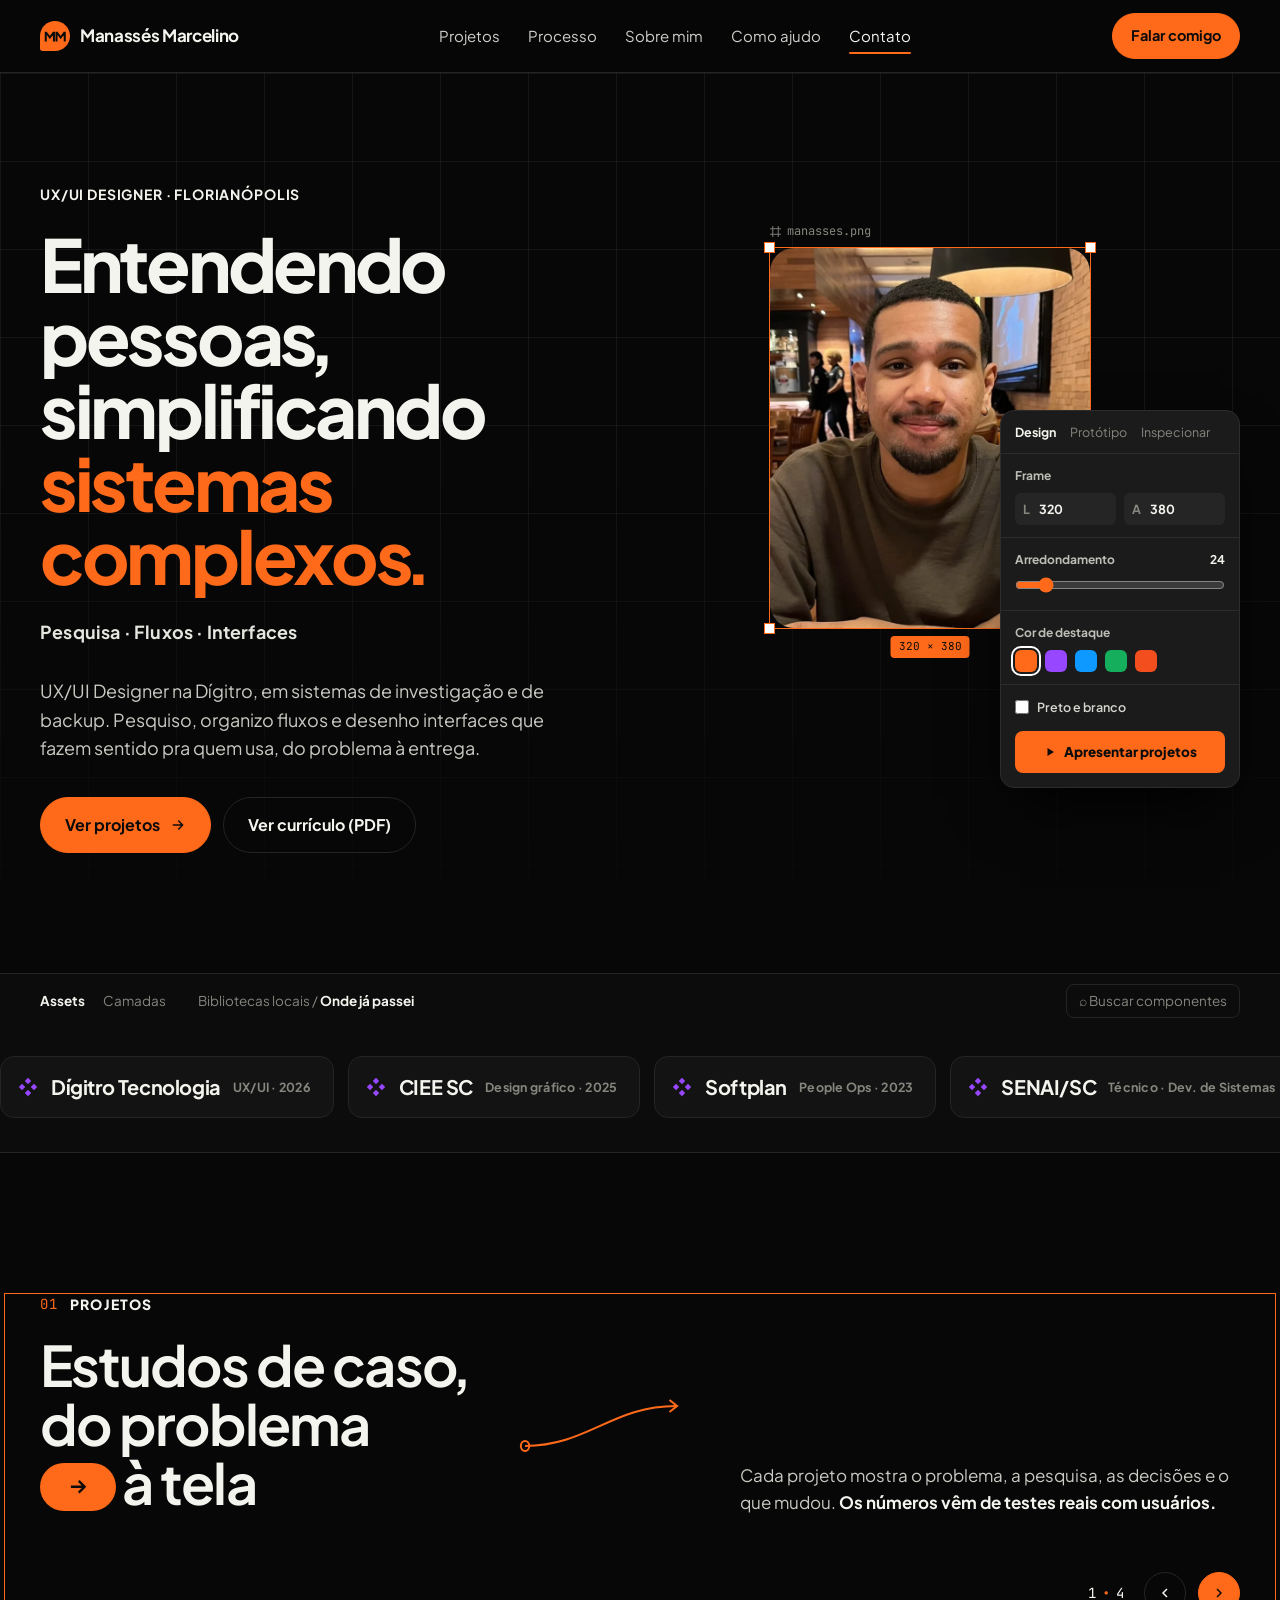
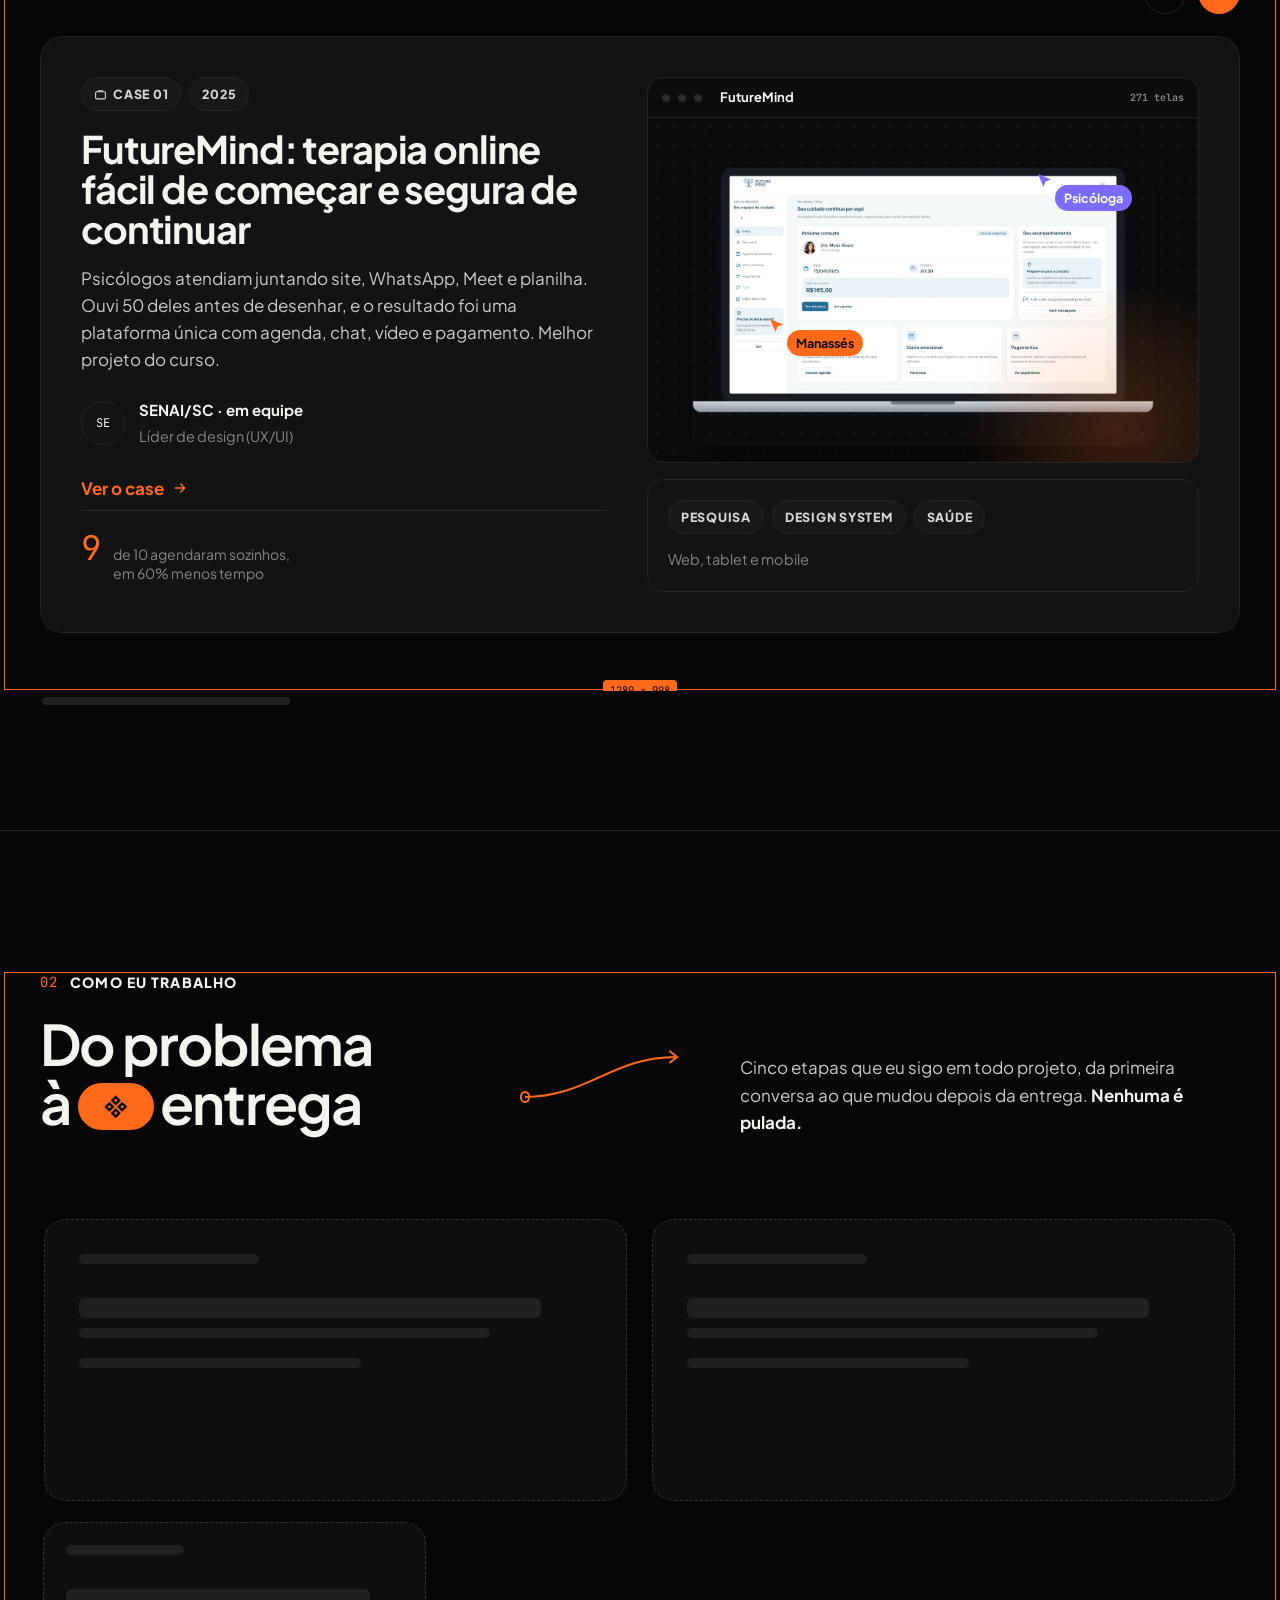
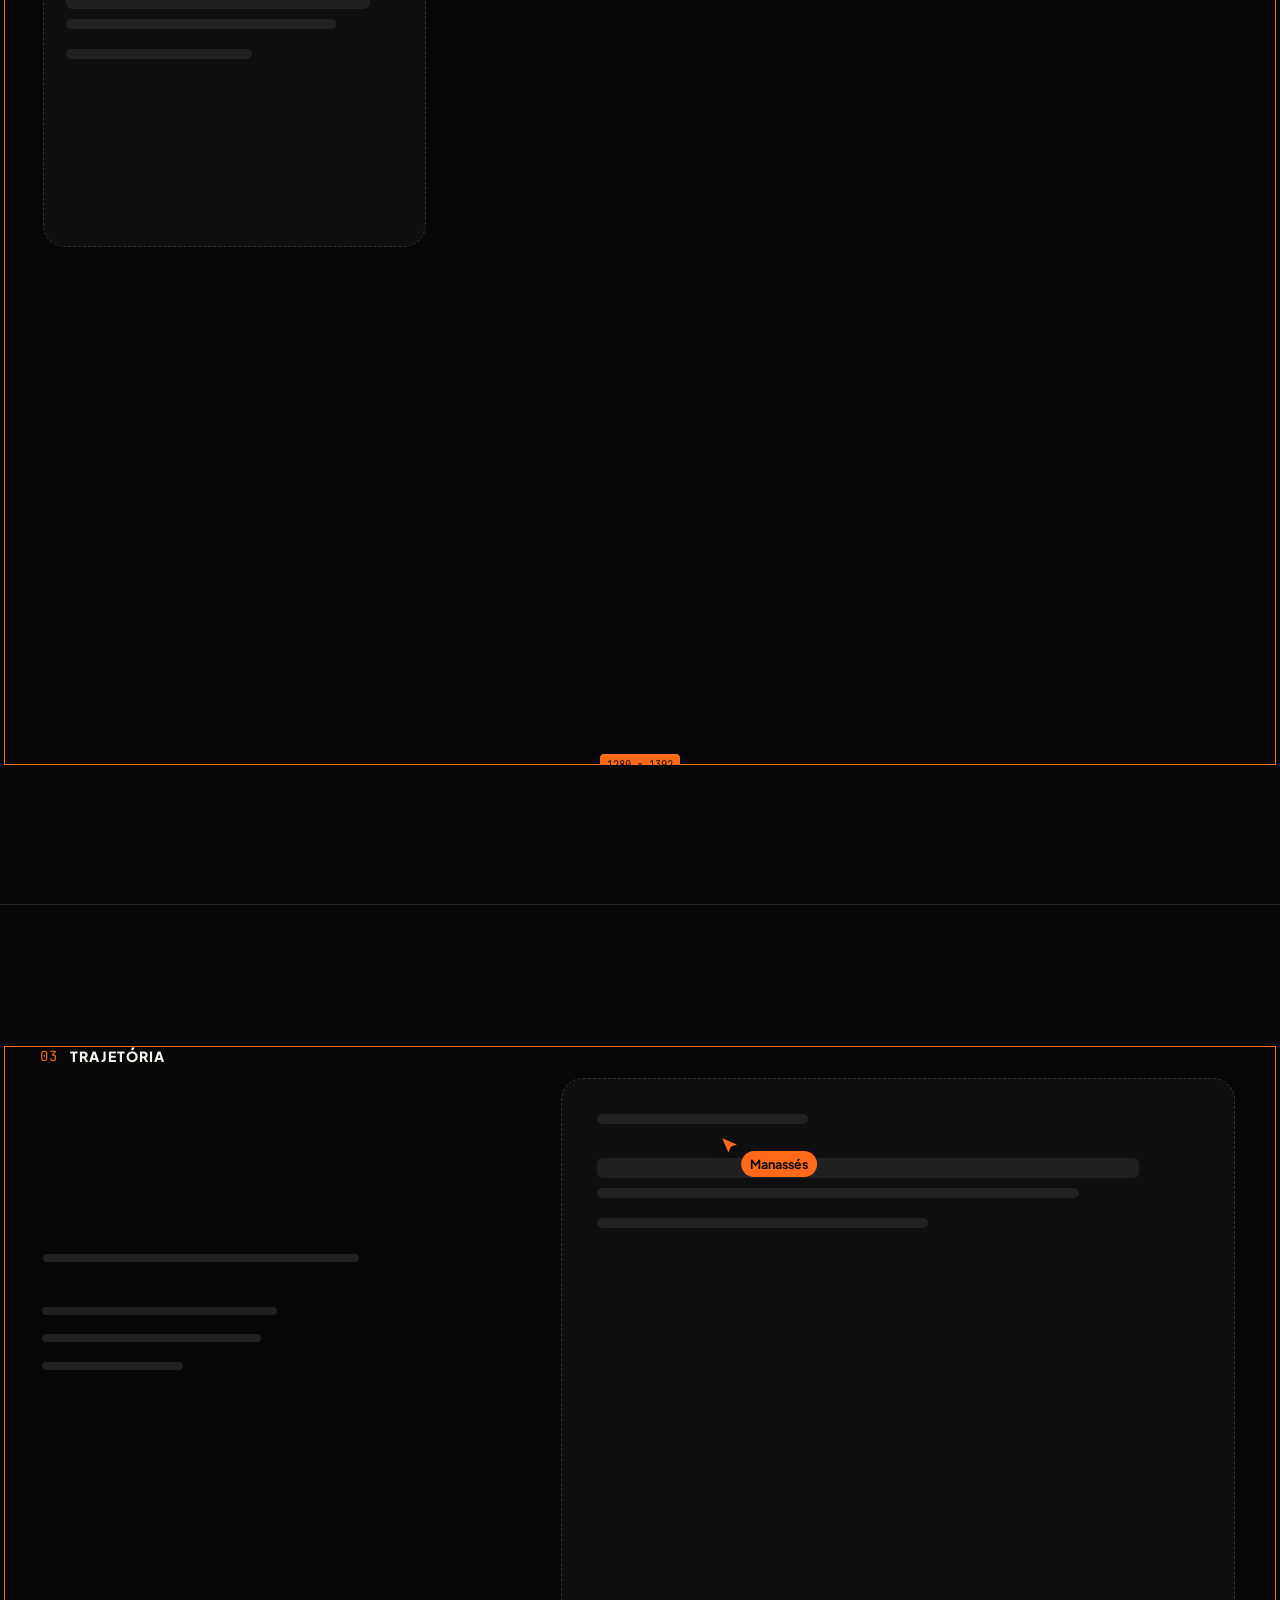
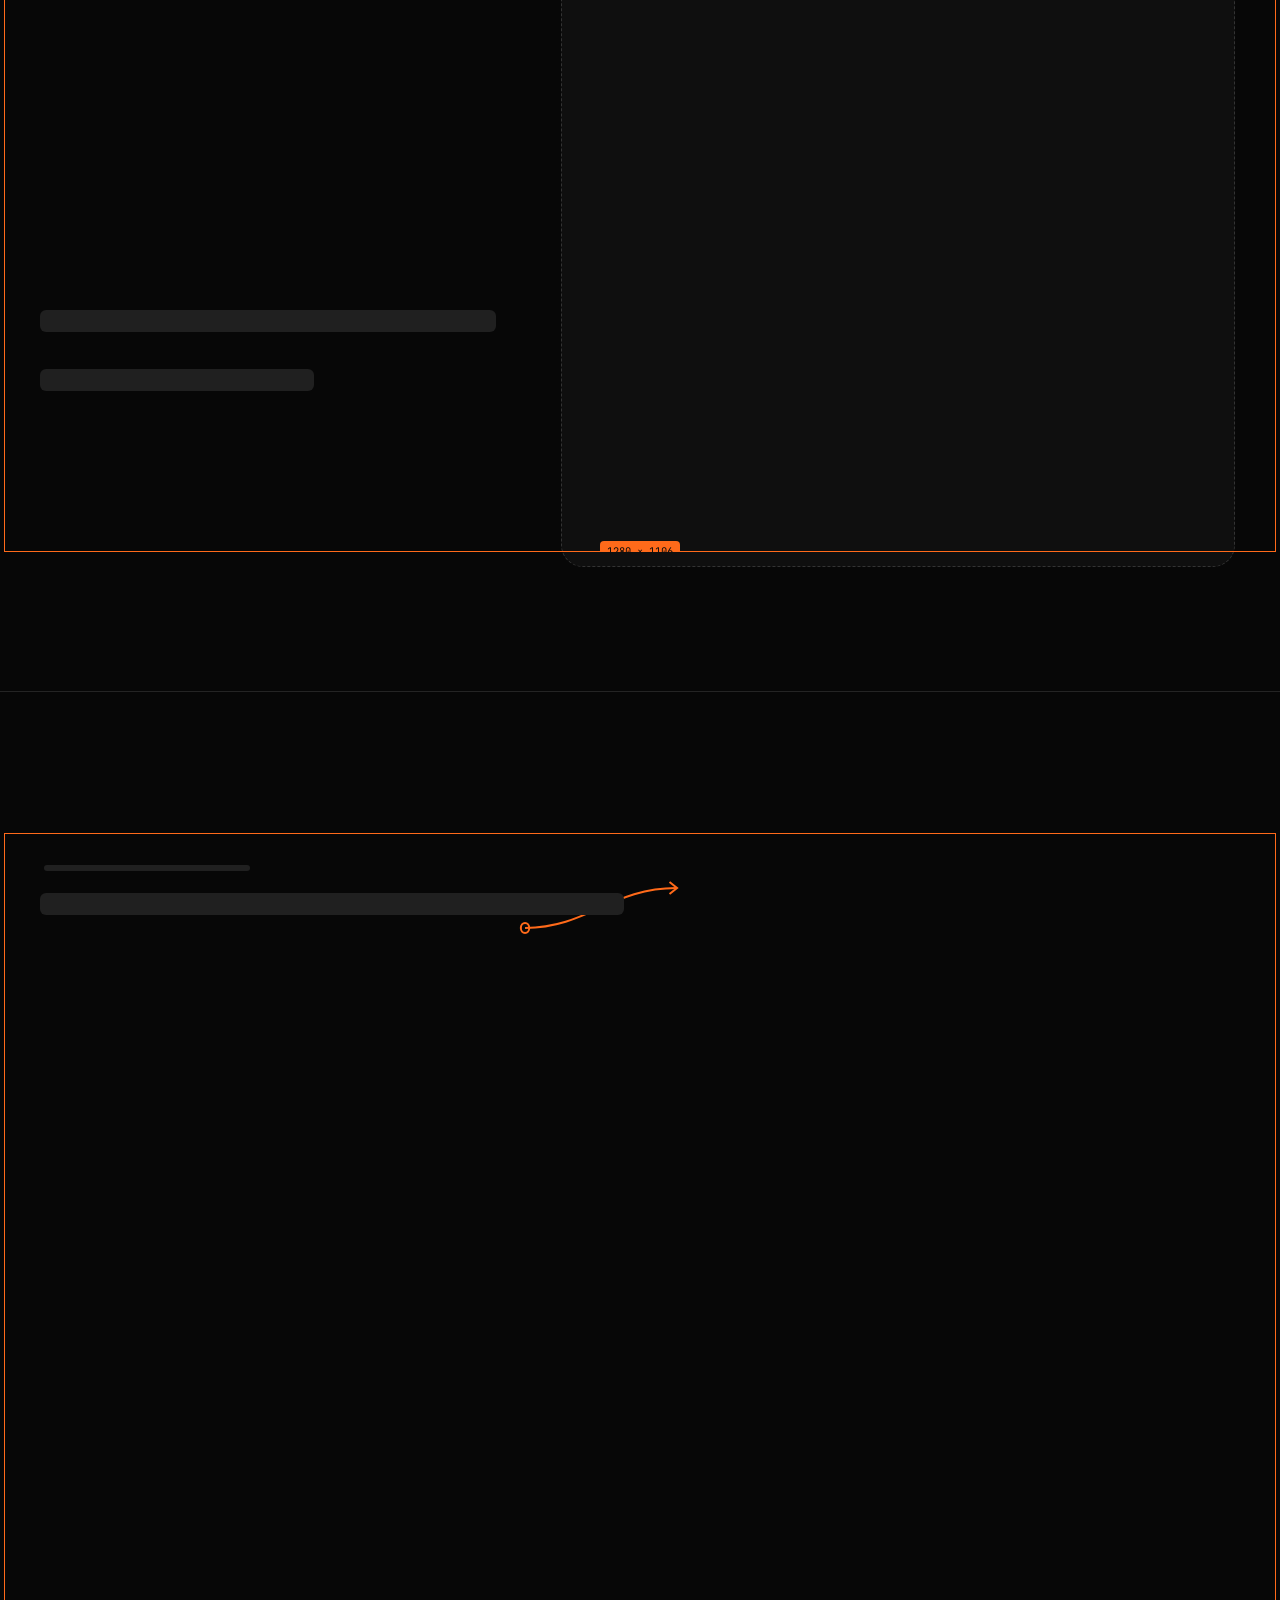
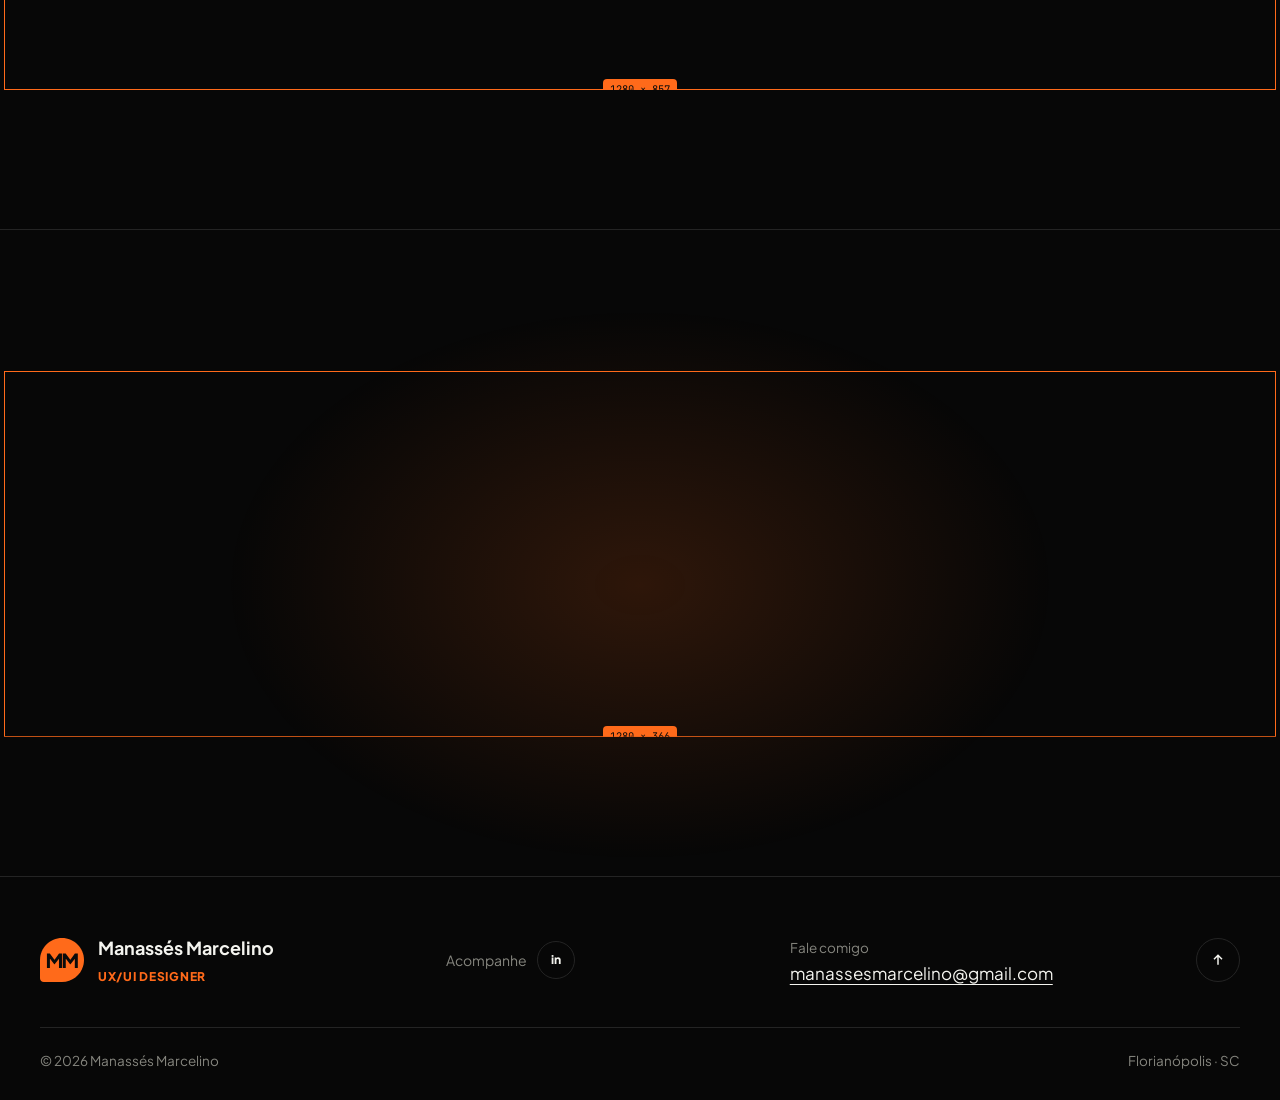
==== commit 73abdfe4: "Update index.html" ====
--- a/portfolio/index.html
+++ b/portfolio/index.html
@@ -11,6 +11,12 @@
 <link href="https://fonts.googleapis.com/css2?family=Plus+Jakarta+Sans:wght@200..800&family=JetBrains+Mono:wght@400;500;700&display=swap" rel="stylesheet">
 <link rel="stylesheet" href="site.css">
 <link rel="stylesheet" href="figma.css">
+  <script>
+  window.va = window.va || function () {
+    (window.vaq = window.vaq || []).push(arguments);
+  };
+</script>
+<script defer src="/_vercel/insights/script.js"></script>
 </head>
 <body>
 <svg width="0" height="0" style="position:absolute" aria-hidden="true">
